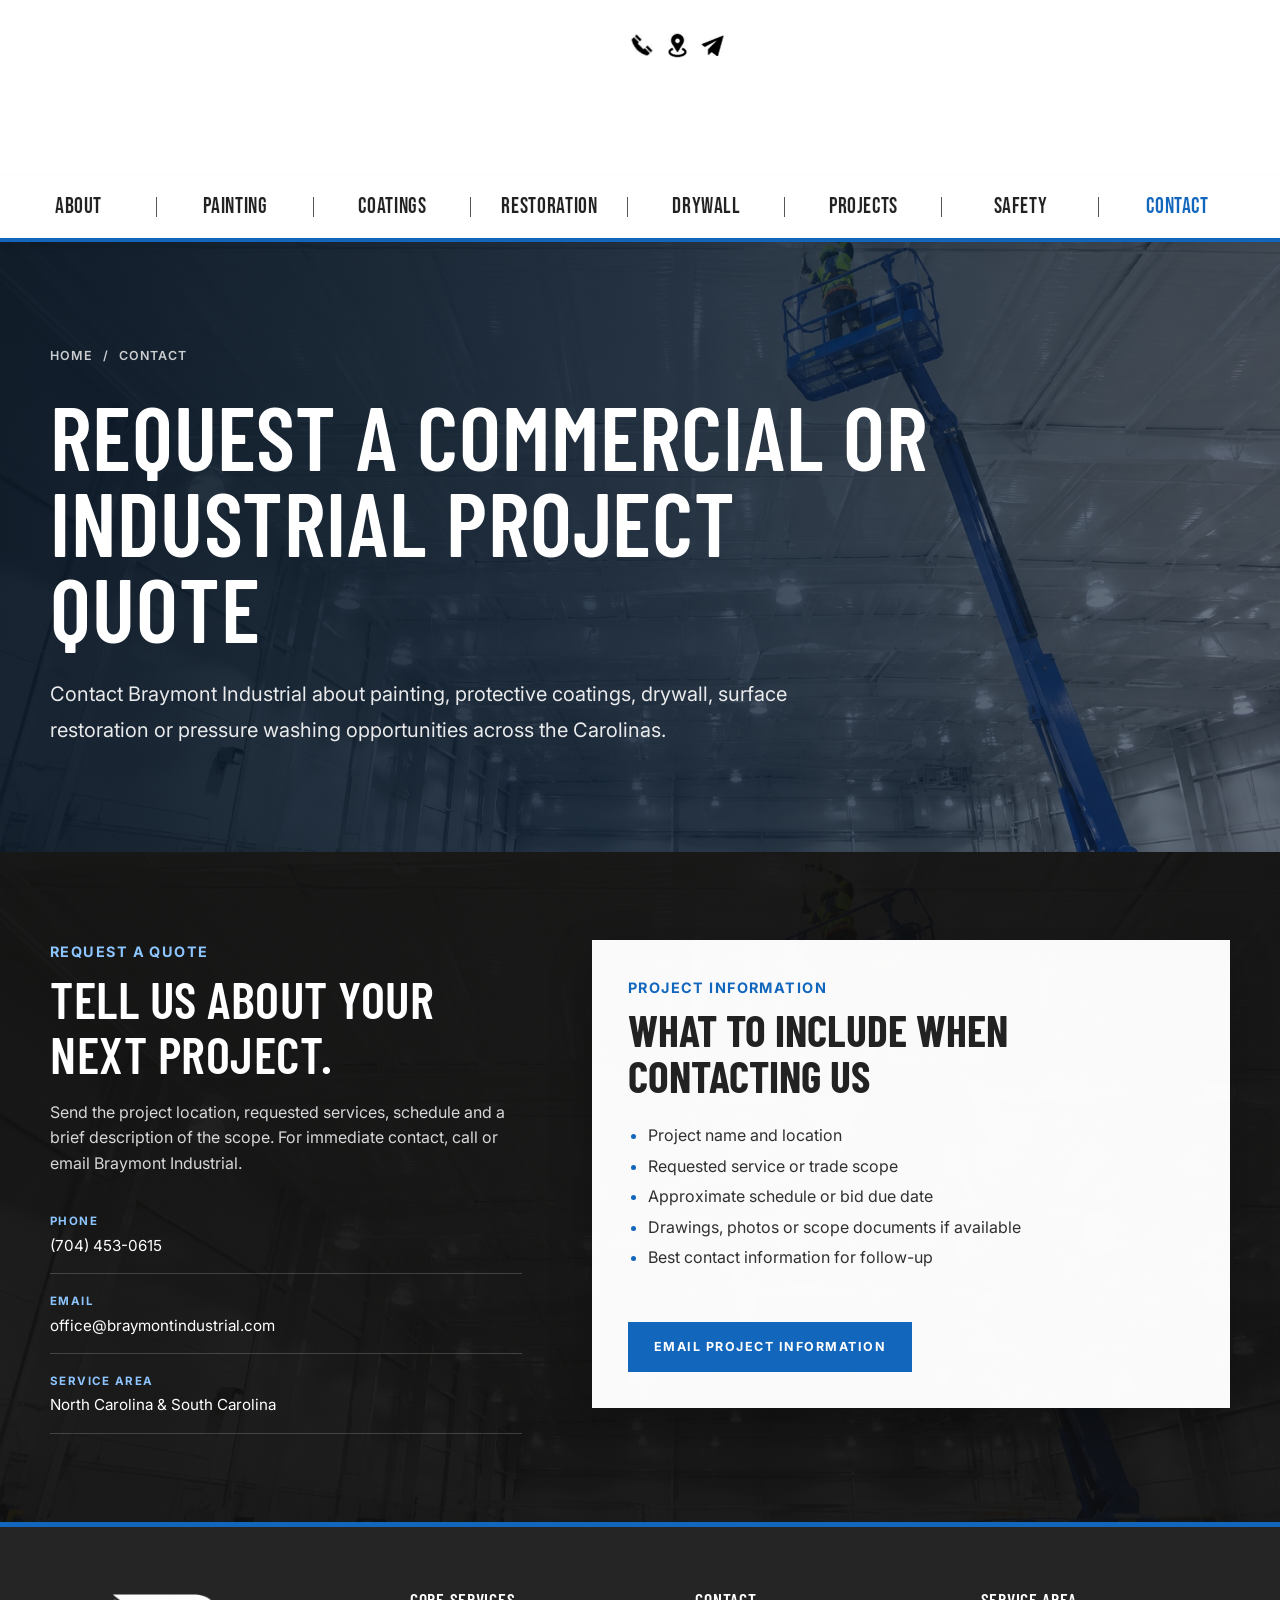
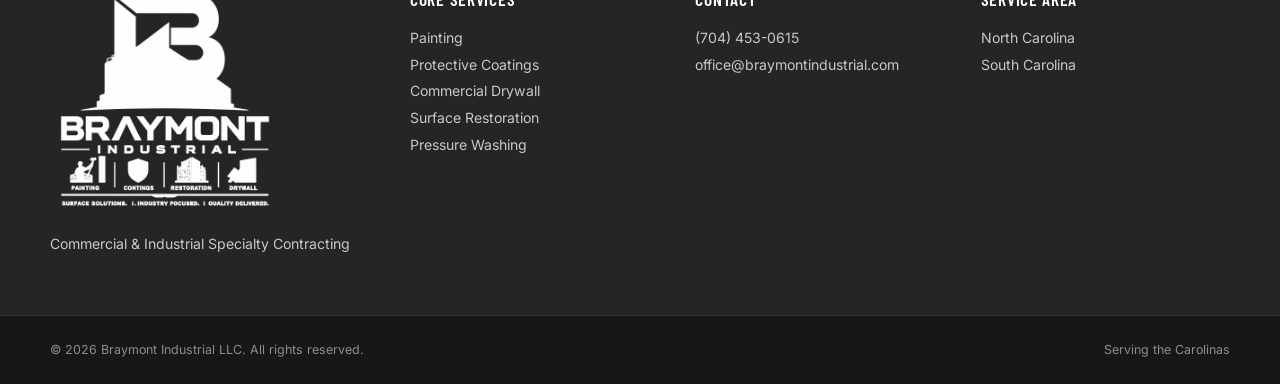
==== contact/index.html @ 1c7e2a27 "index" ====
<!DOCTYPE HTML>
<html lang="en">

<head>
    <meta charset="utf-8" />
    <meta name="viewport" content="width=device-width, initial-scale=1" />

    <title>Contact Braymont Industrial | Request a Commercial or Industrial Quote</title>

    <meta name="description" content="Contact Braymont Industrial for commercial and industrial painting, coatings, drywall, restoration and pressure washing projects across North Carolina and South Carolina." />
    <link rel="canonical" href="https://braymontindustrial.com/contact/" />

    <meta property="og:title" content="Contact Braymont Industrial | Request a Commercial or Industrial Quote" />
    <meta property="og:description" content="Contact Braymont Industrial for commercial and industrial painting, coatings, drywall, restoration and pressure washing projects across North Carolina and South Carolina." />
    <meta property="og:type" content="website" />
    <meta property="og:url" content="https://braymontindustrial.com/contact/" />
    <meta property="og:image" content="https://braymontindustrial.com/images/social-preview.jpg" />
    <meta property="og:site_name" content="Braymont Industrial" />

    <meta name="twitter:card" content="summary_large_image" />
    <meta name="twitter:title" content="Contact Braymont Industrial | Request a Commercial or Industrial Quote" />
    <meta name="twitter:description" content="Contact Braymont Industrial for commercial and industrial painting, coatings, drywall, restoration and pressure washing projects across North Carolina and South Carolina." />
    <meta name="twitter:image" content="https://braymontindustrial.com/images/social-preview.jpg" />

    <meta name="robots" content="index,follow,max-image-preview:large" />
    <meta name="author" content="Braymont Industrial LLC" />
    <meta name="theme-color" content="#1767B9" />

    <link rel="preconnect" href="https://fonts.googleapis.com" />
    <link rel="preconnect" href="https://fonts.gstatic.com" crossorigin />

    <link
        href="https://fonts.googleapis.com/css2?family=Barlow+Condensed:wght@400;500;600;700&family=Bebas+Neue&family=Inter:wght@400;500;600;700&display=swap"
        rel="stylesheet"
    />

    <link rel="icon" type="image/png" href="/images/favicon.png" />
    <link rel="apple-touch-icon" href="/images/favicon.png" />

    <link rel="stylesheet" href="/assets/css/braymont.css?v=20260809-site" />

    <script type="application/ld+json">
    {
      "@context": "https://schema.org",
      "@graph": [
        {
          "@type": "WebPage",
          "@id": "https://braymontindustrial.com/contact/#webpage",
          "url": "https://braymontindustrial.com/contact/",
          "name": "Contact Braymont Industrial | Request a Commercial or Industrial Quote",
          "description": "Contact Braymont Industrial for commercial and industrial painting, coatings, drywall, restoration and pressure washing projects across North Carolina and South Carolina.",
          "isPartOf": {
            "@id": "https://braymontindustrial.com/#website"
          },
          "about": {
            "@id": "https://braymontindustrial.com/#organization"
          }
        }
      ]
    }
        </script>
    </head>

<body class="service-page">

    <header class="top-header" id="home">
        <div class="top-header-inner">

            <a href="/" class="brand-lockup" aria-label="Braymont Industrial Home">
                <img
                    src="/images/braymont-logo2.png"
                    alt="Braymont Industrial"
                    class="brand-logo"
                />
            </a>

            <div class="header-actions">
                <a href="/contact/" class="header-icon-button" aria-label="Request a Quote" title="Request a Quote">
                    <img src="/images/icon-phone.png" alt="" class="header-action-icon" />
                </a>

                <a
                    href="https://www.google.com/maps/search/?api=1&query=Downtown+Gastonia%2C+NC"
                    target="_blank"
                    rel="noopener noreferrer"
                    class="header-icon-button"
                    aria-label="Downtown Gastonia, NC"
                    title="Downtown Gastonia, NC"
                >
                    <img src="/images/icon-quote.png" alt="" class="header-action-icon" />
                </a>

                <a
                    href="mailto:office@braymontindustrial.com"
                    class="header-icon-button"
                    aria-label="Email Braymont Industrial"
                    title="Email Us"
                >
                    <img src="/images/icon-email.png" alt="" class="header-action-icon" />
                </a>
            </div>

        </div>
    </header>

    <nav class="main-nav" id="main-nav">

        <div class="main-nav-inner">

            <a href="/#about" class="nav-link">ABOUT</a>

            <a href="/services/industrial-painting/" class="nav-link">PAINTING</a>

            <a href="/services/protective-coatings/" class="nav-link">COATINGS</a>

            <a href="/services/surface-restoration/" class="nav-link">RESTORATION</a>

            <a href="/services/commercial-drywall/" class="nav-link">DRYWALL</a>

            <a href="/projects/" class="nav-link">PROJECTS</a>

            <a href="/safety/" class="nav-link">SAFETY</a>

            <a href="/contact/" class="nav-link active">CONTACT</a>

        </div>

    </nav>

    <main>

        <section class="service-detail-hero standard-detail-hero" style="background-image:url('/images/pic07.jpg')">
            <div class="service-detail-hero-overlay"></div>

            <div class="section-shell service-detail-hero-content">
                <p class="service-breadcrumb">
                    <a href="/">Home</a>
                    <span aria-hidden="true">/</span>
                    <span>Contact</span>
                </p>

                <h1>Request a Commercial or Industrial Project Quote</h1>
                <p class="service-detail-lead">Contact Braymont Industrial about painting, protective coatings, drywall, surface restoration or pressure washing opportunities across the Carolinas.</p>
            </div>
        </section>

        
        <section class="contact-section contact-page-section">
            <div class="section-shell contact-grid">

                <div class="contact-copy">
                    <span class="eyebrow light">Request a Quote</span>
                    <h2>Tell us about your next project.</h2>
                    <p>
                        Send the project location, requested services, schedule and a brief
                        description of the scope. For immediate contact, call or email Braymont Industrial.
                    </p>

                    <div class="contact-details">
                        <a href="tel:+17044530615">
                            <strong>Phone</strong>
                            <span>(704) 453-0615</span>
                        </a>

                        <a href="mailto:office@braymontindustrial.com">
                            <strong>Email</strong>
                            <span>office@braymontindustrial.com</span>
                        </a>

                        <div>
                            <strong>Service Area</strong>
                            <span>North Carolina &amp; South Carolina</span>
                        </div>
                    </div>
                </div>

                <div class="quote-form contact-direct-card">
                    <span class="eyebrow">Project Information</span>
                    <h2>What to include when contacting us</h2>
                    <ul class="contact-checklist">
                        <li>Project name and location</li>
                        <li>Requested service or trade scope</li>
                        <li>Approximate schedule or bid due date</li>
                        <li>Drawings, photos or scope documents if available</li>
                        <li>Best contact information for follow-up</li>
                    </ul>

                    <a class="btn btn-primary form-submit" href="mailto:office@braymontindustrial.com?subject=Project%20Quote%20Request">
                        Email Project Information
                    </a>
                </div>

            </div>
        </section>


    </main>

    <footer class="site-footer">

        <div class="section-shell footer-grid">

            <div class="footer-brand">
                <img
                    src="/images/braymont-logo.png"
                    alt="Braymont Industrial"
                    class="footer-logo"
                />
                <p>Commercial &amp; Industrial Specialty Contracting</p>
            </div>

            <div>
                <h3>Core Services</h3>
                <p>
                    <a href="/services/industrial-painting/">Painting</a><br />
                    <a href="/services/protective-coatings/">Protective Coatings</a><br />
                    <a href="/services/commercial-drywall/">Commercial Drywall</a><br />
                    <a href="/services/surface-restoration/">Surface Restoration</a><br />
                    <a href="/services/pressure-washing/">Pressure Washing</a>
                </p>
            </div>

            <div>
                <h3>Contact</h3>
                <p>
                    <a href="tel:+17044530615">(704) 453-0615</a><br />
                    <a href="mailto:office@braymontindustrial.com">office@braymontindustrial.com</a>
                </p>
            </div>

            <div>
               <h3>Service Area</h3>

<p>
    <a href="/locations/north-carolina/">
        North Carolina
    </a>

    <br />

    <a href="/locations/south-carolina/">
        South Carolina
    </a>
</p>
            </div>

        </div>

        <div class="footer-bottom">
            <div class="section-shell footer-bottom-inner">
                <p>&copy; 2026 Braymont Industrial LLC. All rights reserved.</p>
                <p>Serving the Carolinas</p>
            </div>
        </div>

    </footer>

    <script src="/assets/js/braymont.js?v=20260809-site"></script>

</body>
</html>
---- assets/css/braymont.css ----
/* =========================================================
   BRAYMONT INDUSTRIAL
   Custom Commercial / Industrial Contractor Layout
\========================================================= */

:root {
    --blue: #1267bd;
    --blue-dark: #084a8d;
    --blue-light: #2d84d8;

    --white: #ffffff;
    --off-white: #f8f8f8;
    --light-gray: #eeeeee;
    --mid-gray: #d7d7d7;

    --charcoal: #222222;
    --dark: #151515;
    --text: #303030;
    --muted: #666666;

    --border: #d7d7d7;

    --shell: 1180px;

    --header-height: 150px;
    --nav-height: 66px;
}


/* =========================================================
   RESET
\========================================================= */

*,
*::before,
*::after {
    box-sizing: border-box;
}

html {
    scroll-behavior: smooth;

    scroll-padding-top:
        calc(
            var(--header-height) +
            var(--nav-height) +
            10px
        );
}

body {
    margin: 0;

    background:
        var(--white);

    color:
        var(--text);

    font-family:
        "Noto Sans Avestan",
        Arial,
        sans-serif;

    line-height:
        1.6;

    overflow-x:
        hidden;
}

body.menu-open {
    overflow:
        hidden;
}

img {
    display:
        block;

    max-width:
        100%;
}

a {
    color:
        inherit;

    text-decoration:
        none;
}

button,
input,
select,
textarea {
    font:
        inherit;
}

button {
    cursor:
        pointer;
}

.section-shell {
    width:
        min(
            var(--shell),
            calc(100% - 40px)
        );

    margin:
        0 auto;
}


/* =========================================================
   DESKTOP
   NO SPLASH
\========================================================= */

#braymont-splash {
    display:
        none;
}


/* =========================================================
   TOP HEADER
\========================================================= */

.top-header {
    position:
        relative;

    z-index:
        1000;

    height:
        150px;

    background:
        var(--white);

    border-bottom:
        1px solid #ececec;

    overflow:
        visible;
}

.top-header-inner {
    width:
        min(
            1450px,
            calc(100% - 40px)
        );

    height:
        150px;

    margin:
        0 auto;

    display:
        flex;

    align-items:
        center;

    justify-content:
        space-between;

    gap:
        32px;

    overflow:
        visible;
}


/* =========================================================
   DESKTOP HEADER LOGO
\========================================================= */

.brand-lockup {
    display:
        flex;

    align-items:
        center;

    justify-content:
        flex-start;

    width:
        620px;

    min-width:
        620px;

    height:
        150px;

    overflow:
        visible;
}

.brand-logo {
    display:
        block;

    width:
        600px;

    height:
        135px;

    max-width:
        none;

    max-height:
        none;

    object-fit:
        contain;

    object-position:
        left center;

    transform:
        translateY(3px)
        scale(1.15);

    transform-origin:
        left center;

    opacity:
        0;

    animation:
        desktopHeaderLogoFade
        0.9s
        ease-out
        0.15s
        forwards;
}

@keyframes desktopHeaderLogoFade {

    from {
        opacity:
            0;
    }

    to {
        opacity:
            1;
    }

}


/* =========================================================
   HEADER CONTACT / ACTIONS
\========================================================= */

.header-actions {
    display:
        flex;

    align-items:
        center;

    gap:
        24px;

    position:
        relative;

    z-index:
        2;
}

.header-contact {
    display:
        flex;

    flex-direction:
        column;

    align-items:
        flex-start;

    gap:
        2px;

    padding:
        8px 0;
}

.header-contact-label {
    color:
        var(--blue);

    font-size:
        0.68rem;

    font-weight:
        800;

    letter-spacing:
        0.13em;

    text-transform:
        uppercase;
}

.header-contact-value {
    color:
        var(--charcoal);

    font-size:
        0.82rem;

    font-weight:
        700;
}

.header-cta {
    display:
        inline-flex;

    align-items:
        center;

    justify-content:
        center;

    min-height:
        48px;

    padding:
        0 22px;

    background:
        var(--blue);

    color:
        var(--white);

    font-size:
        0.78rem;

    font-weight:
        800;

    letter-spacing:
        0.12em;

    text-transform:
        uppercase;

    transition:
        background-color 0.25s ease,
        transform 0.25s ease;
}

.header-cta:hover {
    background:
        var(--blue-dark);

    transform:
        translateY(-1px);
}


/* =========================================================
   MOBILE MENU BUTTON
\========================================================= */

.mobile-menu-toggle {
    display:
        none;

    width:
        46px;

    height:
        46px;

    padding:
        0;

    background:
        transparent;

    border:
        0;
}

.mobile-menu-toggle span {
    display:
        block;

    width:
        26px;

    height:
        2px;

    margin:
        5px auto;

    background:
        var(--charcoal);

    transition:
        transform 0.25s ease,
        opacity 0.25s ease;
}


/* =========================================================
   MAIN NAVIGATION
\========================================================= */

.main-nav {
    position:
        sticky;

    top:
        0;

    z-index:
        999;

    background:
        rgba(
            255,
            255,
            255,
            0.98
        );

    border-bottom:
        4px solid
        var(--blue);

    box-shadow:
        0 5px 14px
        rgba(
            0,
            0,
            0,
            0.06
        );
}

.main-nav-inner {
    width:
        min(
            1220px,
            calc(100% - 40px)
        );

    min-height:
        var(--nav-height);

    margin:
        0 auto;

    display:
        flex;

    align-items:
        stretch;

    justify-content:
        center;
}

.nav-link {
    position:
        relative;

    display:
        inline-flex;

    align-items:
        center;

    justify-content:
        center;

    min-width:
        150px;

    padding:
        0 24px;

    color:
        var(--charcoal);

    font-family:
        "Montserrat",
        sans-serif;

    font-size:
        1rem;

    font-weight:
        600;

    letter-spacing:
        0.03em;

    text-transform:
        uppercase;

    transition:
        color 0.2s ease,
        background-color 0.2s ease;
}

.nav-link:not(:last-child)::after {
    content:
        "";

    position:
        absolute;

    right:
        0;

    top:
        30%;

    width:
        1px;

    height:
        40%;

    background:
        #bdbdbd;
}

.nav-link:hover,
.nav-link.active {
    color:
        var(--blue);

    background:
        #fafafa;
}


/* =========================================================
   HERO
\========================================================= */

.hero {
    position:
        relative;

    min-height:
        690px;

    display:
        flex;

    align-items:
        center;

    justify-content:
        center;

    background:
        url("../../images/pic01.jpg")
        center center /
        cover
        no-repeat;

    overflow:
        hidden;
}

.hero-overlay {
    position:
        absolute;

    inset:
        0;

    background:
        linear-gradient(
            180deg,
            rgba(
                12,
                12,
                12,
                0.55
            ),
            rgba(
                12,
                12,
                12,
                0.68
            )
        );
}

.hero::before {
    content:
        "";

    position:
        absolute;

    inset:
        0;

    z-index:
        1;

    background:
        linear-gradient(
            90deg,
            rgba(
                5,
                63,
                125,
                0.22
            ),
            transparent 28%,
            transparent 72%,
            rgba(
                5,
                63,
                125,
                0.10
            )
        );

    pointer-events:
        none;
}

.hero-content {
    position:
        relative;

    z-index:
        2;

    width:
        min(
            1040px,
            calc(100% - 40px)
        );

    margin:
        0 auto;

    padding:
        70px 20px;

    text-align:
        center;

    color:
        var(--white);
}

.hero-logo {
    width:
        min(
            310px,
            64vw
        );

    margin:
        0 auto 26px;

    filter:
        brightness(0)
        invert(1)
        drop-shadow(
            0 8px 14px
            rgba(
                0,
                0,
                0,
                0.35
            )
        );
}

.hero h1 {
    margin:
        0;

    color:
        var(--white);

    font-family:
        "Oswald",
        sans-serif;

    font-size:
        clamp(
            3.4rem,
            7vw,
            6.7rem
        );

    font-weight:
        600;

    line-height:
        0.98;

    letter-spacing:
        0.035em;

    text-transform:
        uppercase;

    text-shadow:
        0 5px 22px
        rgba(
            0,
            0,
            0,
            0.45
        );
}

.hero-rule {
    width:
        min(
            620px,
            76vw
        );

    height:
        5px;

    margin:
        30px auto 18px;

    background:
        var(--blue-light);

    box-shadow:
        0 3px 14px
        rgba(
            0,
            0,
            0,
            0.24
        );
}

.hero-kicker {
    margin:
        0;

    color:
        var(--white);

    font-family:
        Georgia,
        "Times New Roman",
        serif;

    font-size:
        clamp(
            1.35rem,
            2.2vw,
            2rem
        );

    font-weight:
        700;
}

.hero-services {
    max-width:
        900px;

    margin:
        20px auto 0;

    color:
        #f2f2f2;

    font-family:
        "Oswald",
        sans-serif;

    font-size:
        clamp(
            1rem,
            1.7vw,
            1.3rem
        );

    font-weight:
        500;

    letter-spacing:
        0.05em;
}

.hero-actions {
    display:
        flex;

    justify-content:
        center;

    gap:
        14px;

    margin-top:
        34px;
}


/* =========================================================
   BUTTONS
\========================================================= */

.btn {
    display:
        inline-flex;

    align-items:
        center;

    justify-content:
        center;

    min-height:
        50px;

    padding:
        0 26px;

    border:
        2px solid
        transparent;

    font-size:
        0.78rem;

    font-weight:
        800;

    letter-spacing:
        0.12em;

    text-transform:
        uppercase;

    transition:
        background-color 0.25s ease,
        border-color 0.25s ease,
        color 0.25s ease,
        transform 0.25s ease;
}

.btn:hover {
    transform:
        translateY(-2px);
}

.btn-primary {
    background:
        var(--blue);

    color:
        var(--white);
}

.btn-primary:hover {
    background:
        var(--blue-dark);
}

.btn-outline-light {
    border-color:
        rgba(
            255,
            255,
            255,
            0.85
        );

    color:
        var(--white);

    background:
        rgba(
            255,
            255,
            255,
            0.06
        );
}

.btn-outline-light:hover {
    background:
        var(--white);

    color:
        var(--charcoal);
}


/* =========================================================
   GENERIC SECTION HEADING
\========================================================= */

.section-heading {
    max-width:
        780px;

    margin-bottom:
        42px;
}

.section-heading.centered {
    margin-left:
        auto;

    margin-right:
        auto;

    text-align:
        center;
}

.eyebrow {
    display:
        block;

    margin-bottom:
        8px;

    color:
        var(--blue);

    font-family:
        "Oswald",
        sans-serif;

    font-size:
        0.9rem;

    font-weight:
        700;

    letter-spacing:
        0.14em;

    text-transform:
        uppercase;
}

.eyebrow.light {
    color:
        #8dc5ff;
}

.section-heading h2,
.about-content h2,
.contact-copy h2 {
    margin:
        0;

    color:
        var(--charcoal);

    font-family:
        "Oswald",
        sans-serif;

    font-size:
        clamp(
            2.2rem,
            4vw,
            3.7rem
        );

    font-weight:
        600;

    line-height:
        1.08;

    letter-spacing:
        0.02em;

    text-transform:
        uppercase;
}

.section-heading p {
    margin:
        16px 0 0;

    color:
        var(--muted);
}


/* =========================================================
   MARKETS
\========================================================= */

.market-strip {
    padding:
        50px 0 60px;

    background:
        var(--light-gray);

    border-bottom:
        1px solid
        var(--mid-gray);
}

.strip-title {
    margin:
        0 0 38px;

    text-align:
        center;

    color:
        var(--blue);

    font-family:
        "Oswald",
        sans-serif;

    font-size:
        clamp(
            2rem,
            3.6vw,
            3.25rem
        );

    font-weight:
        600;

    letter-spacing:
        0.02em;
}

.market-grid {
    display:
        grid;

    grid-template-columns:
        repeat(
            4,
            minmax(0, 1fr)
        );

    gap:
        0;

    background:
        var(--white);

    border:
        1px solid
        var(--border);
}

.market-item {
    position:
        relative;

    padding:
        34px 28px;

    text-align:
        center;
}

.market-item:not(:last-child)::after {
    content:
        "";

    position:
        absolute;

    right:
        0;

    top:
        16%;

    width:
        1px;

    height:
        68%;

    background:
        var(--border);
}

.market-icon {
    width:
        54px;

    height:
        54px;

    margin:
        0 auto 16px;

    display:
        flex;

    align-items:
        center;

    justify-content:
        center;

    border:
        2px solid
        var(--blue);

    color:
        var(--blue);

    font-family:
        "Oswald",
        sans-serif;

    font-size:
        1.1rem;

    font-weight:
        700;
}

.market-item h3 {
    margin:
        0 0 10px;

    color:
        var(--charcoal);

    font-family:
        "Oswald",
        sans-serif;

    font-size:
        1.35rem;

    text-transform:
        uppercase;
}

.market-item p {
    margin:
        0;

    color:
        var(--muted);

    font-size:
        0.88rem;
}


/* =========================================================
   SERVICES
\========================================================= */

.services-section {
    padding:
        86px 0;

    background:
        var(--white);
}

.services-grid {
    display:
        grid;

    grid-template-columns:
        repeat(
            2,
            minmax(0, 1fr)
        );

    gap:
        28px;
}

.service-card {
    display:
        grid;

    grid-template-columns:
        1fr;

    background:
        var(--off-white);

    border:
        1px solid
        var(--border);

    box-shadow:
        0 8px 24px
        rgba(
            0,
            0,
            0,
            0.05
        );

    overflow:
        hidden;

    transition:
        transform 0.28s ease,
        box-shadow 0.28s ease;
}

.service-card:hover {
    transform:
        translateY(-5px);

    box-shadow:
        0 18px 36px
        rgba(
            0,
            0,
            0,
            0.10
        );
}

.service-card-wide {
    grid-column:
        1 / -1;

    grid-template-columns:
        1.08fr 0.92fr;
}

.service-image-wrap {
    height:
        300px;

    overflow:
        hidden;

    background:
        #ddd;
}

.service-card-wide
.service-image-wrap {
    height:
        auto;

    min-height:
        360px;
}

.service-image {
    width:
        100%;

    height:
        100%;

    object-fit:
        cover;

    transition:
        transform 0.45s ease;
}

.service-card:hover
.service-image {
    transform:
        scale(1.04);
}

.service-content {
    position:
        relative;

    padding:
        34px;

    background:
        var(--white);

    border-top:
        4px solid
        var(--blue);
}

.service-card-wide
.service-content {
    border-top:
        0;

    border-left:
        4px solid
        var(--blue);
}

.service-number {
    display:
        block;

    margin-bottom:
        8px;

    color:
        var(--blue);

    font-family:
        "Oswald",
        sans-serif;

    font-size:
        0.88rem;

    font-weight:
        700;

    letter-spacing:
        0.12em;
}

.service-content h3 {
    margin:
        0;

    color:
        var(--charcoal);

    font-family:
        "Oswald",
        sans-serif;

    font-size:
        1.75rem;

    line-height:
        1.1;

    text-transform:
        uppercase;
}

.service-content p {
    margin:
        16px 0;

    color:
        var(--muted);
}

.service-content ul {
    margin:
        0 0 20px;

    padding-left:
        18px;

    color:
        var(--text);
}

.service-content li {
    margin-bottom:
        6px;
}

.service-content li::marker {
    color:
        var(--blue);
}

.text-link {
    display:
        inline-block;

    color:
        var(--blue);

    font-size:
        0.76rem;

    font-weight:
        800;

    letter-spacing:
        0.1em;

    text-transform:
        uppercase;

    border-bottom:
        2px solid
        var(--blue);
}


/* =========================================================
   ABOUT
\========================================================= */

.about-section {
    padding:
        90px 0;

    background:
        var(--light-gray);
}

.about-grid {
    display:
        grid;

    grid-template-columns:
        1.05fr 0.95fr;

    align-items:
        stretch;

    gap:
        56px;
}

.about-image-wrap {
    min-height:
        560px;

    overflow:
        hidden;

    box-shadow:
        0 14px 34px
        rgba(
            0,
            0,
            0,
            0.12
        );
}

.about-image {
    width:
        100%;

    height:
        100%;

    object-fit:
        cover;
}

.about-content {
    display:
        flex;

    flex-direction:
        column;

    justify-content:
        center;
}

.about-content p {
    color:
        var(--muted);

    margin:
        18px 0 0;
}

.about-content .btn {
    align-self:
        flex-start;

    margin-top:
        28px;
}


/* =========================================================
   VALUES
\========================================================= */

.values-section {
    padding:
        86px 0;

    background:
        var(--white);
}

.values-grid {
    display:
        grid;

    grid-template-columns:
        repeat(
            4,
            minmax(0, 1fr)
        );

    gap:
        22px;
}

.value-card {
    position:
        relative;

    padding:
        34px 26px;

    background:
        var(--off-white);

    border:
        1px solid
        var(--border);

    border-top:
        4px solid
        var(--blue);
}

.value-mark {
    width:
        56px;

    height:
        56px;

    margin-bottom:
        20px;

    display:
        flex;

    align-items:
        center;

    justify-content:
        center;

    background:
        var(--blue);

    color:
        var(--white);

    font-family:
        "Oswald",
        sans-serif;

    font-size:
        1.3rem;

    font-weight:
        700;
}

.value-card h3 {
    margin:
        0 0 10px;

    color:
        var(--charcoal);

    font-family:
        "Oswald",
        sans-serif;

    font-size:
        1.4rem;

    text-transform:
        uppercase;
}

.value-card p {
    margin:
        0;

    color:
        var(--muted);

    font-size:
        0.9rem;
}


/* =========================================================
   PROCESS
\========================================================= */

.process-section {
    padding:
        78px 0 90px;

    background:
        var(--light-gray);
}

.process-grid {
    display:
        grid;

    grid-template-columns:
        repeat(
            4,
            minmax(0, 1fr)
        );

    gap:
        18px;
}

.process-card {
    position:
        relative;

    min-height:
        240px;

    padding:
        32px 26px;

    background:
        var(--white);

    border:
        1px solid
        var(--border);
}

.process-card span {
    display:
        inline-flex;

    align-items:
        center;

    justify-content:
        center;

    width:
        46px;

    height:
        46px;

    margin-bottom:
        18px;

    background:
        var(--blue);

    color:
        var(--white);

    font-family:
        "Oswald",
        sans-serif;

    font-weight:
        700;
}

.process-card h3 {
    margin:
        0;

    color:
        var(--charcoal);

    font-family:
        "Oswald",
        sans-serif;

    font-size:
        1.35rem;

    text-transform:
        uppercase;
}

.process-card p {
    margin:
        12px 0 0;

    color:
        var(--muted);

    font-size:
        0.9rem;
}


/* =========================================================
   CONTACT
\========================================================= */

.contact-section {
    padding:
        88px 0;

    background:
        linear-gradient(
            rgba(
                13,
                13,
                13,
                0.92
            ),
            rgba(
                13,
                13,
                13,
                0.92
            )
        ),
        url("../../images/pic07.jpg")
        center /
        cover
        no-repeat;
}

.contact-grid {
    display:
        grid;

    grid-template-columns:
        0.85fr 1.15fr;

    gap:
        70px;

    align-items:
        start;
}

.contact-copy h2 {
    color:
        var(--white);
}

.contact-copy > p {
    color:
        #d7d7d7;

    margin:
        18px 0 0;
}

.contact-details {
    display:
        grid;

    gap:
        18px;

    margin-top:
        36px;
}

.contact-details a,
.contact-details div {
    display:
        flex;

    flex-direction:
        column;

    gap:
        3px;

    padding-bottom:
        15px;

    border-bottom:
        1px solid
        rgba(
            255,
            255,
            255,
            0.18
        );
}

.contact-details strong {
    color:
        #8dc5ff;

    font-size:
        0.72rem;

    letter-spacing:
        0.12em;

    text-transform:
        uppercase;
}

.contact-details span {
    color:
        var(--white);

    font-size:
        0.95rem;
}

.quote-form {
    padding:
        36px;

    background:
        rgba(
            255,
            255,
            255,
            0.98
        );

    box-shadow:
        0 14px 38px
        rgba(
            0,
            0,
            0,
            0.26
        );
}

.form-grid {
    display:
        grid;

    grid-template-columns:
        repeat(
            2,
            minmax(0, 1fr)
        );

    gap:
        18px;
}

.form-grid label {
    display:
        flex;

    flex-direction:
        column;

    gap:
        7px;
}

.form-grid label.full {
    grid-column:
        1 / -1;
}

.form-grid label > span {
    color:
        var(--charcoal);

    font-size:
        0.72rem;

    font-weight:
        800;

    letter-spacing:
        0.1em;

    text-transform:
        uppercase;
}

.quote-form input,
.quote-form select,
.quote-form textarea {
    width:
        100%;

    border:
        1px solid
        #cfcfcf;

    background:
        var(--white);

    color:
        var(--text);

    padding:
        13px 14px;

    outline:
        none;

    transition:
        border-color 0.2s ease,
        box-shadow 0.2s ease;
}

.quote-form textarea {
    resize:
        vertical;

    min-height:
        130px;
}

.quote-form input:focus,
.quote-form select:focus,
.quote-form textarea:focus {
    border-color:
        var(--blue);

    box-shadow:
        0 0 0 3px
        rgba(
            18,
            103,
            189,
            0.10
        );
}

.form-submit {
    margin-top:
        22px;

    border:
        0;
}


/* =========================================================
   FOOTER
\========================================================= */

.site-footer {
    background:
        #252525;

    color:
        #d0d0d0;

    border-top:
        5px solid
        var(--blue);
}

.footer-grid {
    display:
        grid;

    grid-template-columns:
        1.3fr
        repeat(
            3,
            1fr
        );

    gap:
        36px;

    padding:
        58px 0;
}

.footer-logo {
    width:
        230px;

    margin-bottom:
        16px;

    filter:
        brightness(0)
        invert(1);
}

.footer-brand p,
.footer-grid p {
    margin:
        0;

    color:
        #c8c8c8;

    font-size:
        0.88rem;

    line-height:
        1.9;
}

.footer-grid h3 {
    margin:
        0 0 12px;

    color:
        var(--white);

    font-family:
        "Oswald",
        sans-serif;

    font-size:
        1.1rem;

    letter-spacing:
        0.04em;

    text-transform:
        uppercase;
}

.footer-grid a:hover {
    color:
        #8dc5ff;
}

.footer-bottom {
    border-top:
        1px solid
        rgba(
            255,
            255,
            255,
            0.10
        );

    background:
        #171717;
}

.footer-bottom-inner {
    min-height:
        68px;

    display:
        flex;

    align-items:
        center;

    justify-content:
        space-between;

    gap:
        20px;
}

.footer-bottom p {
    margin:
        0;

    color:
        #8d8d8d;

    font-size:
        0.78rem;
}


/* =========================================================
   TABLET
\========================================================= */

@media (max-width: 1100px) {

    .header-contact {
        display:
            none;
    }

    .nav-link {
        min-width:
            auto;

        padding:
            0 26px;
    }

    .market-grid {
        grid-template-columns:
            repeat(
                2,
                minmax(0, 1fr)
            );
    }

    .market-item:nth-child(2)::after {
        display:
            none;
    }

    .market-item:nth-child(-n+2) {
        border-bottom:
            1px solid
            var(--border);
    }

    .values-grid,
    .process-grid {
        grid-template-columns:
            repeat(
                2,
                minmax(0, 1fr)
            );
    }

    .contact-grid {
        grid-template-columns:
            1fr;
    }

    .footer-grid {
        grid-template-columns:
            repeat(
                2,
                minmax(0, 1fr)
            );
    }

}


/* =========================================================
   MOBILE
   SPLASH ENABLED
\========================================================= */

@media (max-width: 820px) {

    :root {
        --header-height:
            88px;

        --nav-height:
            0px;
    }


    /* -------------------------------
       MOBILE SPLASH
    -------------------------------- */

    #braymont-splash {
        position:
            fixed;

        inset:
            0;

        z-index:
            999999;

        display:
            flex;

        align-items:
            center;

        justify-content:
            center;

        background:
            radial-gradient(
                circle at 50% 50%,
                rgba(
                    27,
                    102,
                    190,
                    0.20
                ),
                transparent 40%
            ),
            linear-gradient(
                135deg,
                #05070a 0%,
                #08111d 52%,
                #0d3265 100%
            );

        transform:
            translateX(-100%);

        animation:
            mobileSplashIn
            0.85s
            cubic-bezier(
                .77,
                0,
                .18,
                1
            )
            forwards;

        will-change:
            transform;
    }

    .splash-content {
        display:
            flex;

        align-items:
            center;

        justify-content:
            center;

        width:
            100%;

        height:
            100%;

        opacity:
            0;

        transform:
            scale(0.97);
    }

    #braymont-splash.show-logo
    .splash-content {
        animation:
            mobileSplashLogoIn
            0.7s
            ease
            forwards;
    }

    .splash-logo {
        width:
            min(
                350px,
                82vw
            );

        filter:
            drop-shadow(
                0 18px 40px
                rgba(
                    0,
                    0,
                    0,
                    0.72
                )
            )
            drop-shadow(
                0 0 24px
                rgba(
                    47,
                    128,
                    237,
                    0.22
                )
            );
    }

    #braymont-splash.splash-exit {
        animation:
            mobileSplashOut
            0.85s
            cubic-bezier(
                .77,
                0,
                .18,
                1
            )
            forwards;
    }


    /* -------------------------------
       MOBILE SPLASH ANIMATIONS
    -------------------------------- */

    @keyframes mobileSplashIn {

        from {
            transform:
                translateX(-100%);
        }

        to {
            transform:
                translateX(0);
        }

    }

    @keyframes mobileSplashLogoIn {

        from {
            opacity:
                0;

            transform:
                scale(0.97)
                translateY(5px);
        }

        to {
            opacity:
                1;

            transform:
                scale(1)
                translateY(0);
        }

    }

    @keyframes mobileSplashOut {

        from {
            transform:
                translateX(0);
        }

        to {
            transform:
                translateX(100%);
        }

    }


    /* -------------------------------
       MOBILE HEADER
    -------------------------------- */

    .top-header {
        position:
            sticky;

        top:
            0;

        height:
            var(--header-height);

        overflow:
            visible;
    }

    .top-header-inner {
        width:
            calc(100% - 30px);

        height:
            var(--header-height);

        gap:
            15px;
    }

    .brand-lockup {
        display:
            flex;

        align-items:
            center;

        justify-content:
            flex-start;

        width:
            270px;

        min-width:
            0;

        height:
            100%;

        overflow:
            visible;
    }

    .brand-logo {
        display:
            block;

        width:
            260px;

        height:
            72px;

        max-width:
            100%;

        max-height:
            none;

        object-fit:
            contain;

        object-position:
            left center;

        opacity:
            1;

        animation:
            none;

        transform:
            none;
    }

    .header-actions {
        display:
            none;
    }

    .mobile-menu-toggle {
        display:
            block;

        flex-shrink:
            0;
    }


    /* -------------------------------
       MOBILE NAV
    -------------------------------- */

    .main-nav {
        position:
            fixed;

        top:
            var(--header-height);

        left:
            0;

        right:
            0;

        z-index:
            998;

        max-height:
            0;

        overflow:
            hidden;

        border-bottom:
            0;

        background:
            var(--white);

        box-shadow:
            0 14px 26px
            rgba(
                0,
                0,
                0,
                0.14
            );

        transition:
            max-height 0.3s ease;
    }

    body.menu-open
    .main-nav {
        max-height:
            460px;

        border-bottom:
            4px solid
            var(--blue);
    }

    .main-nav-inner {
        width:
            100%;

        display:
            block;
    }

    .nav-link {
        width:
            100%;

        min-height:
            58px;

        justify-content:
            flex-start;

        padding:
            0 24px;

        border-bottom:
            1px solid
            #e7e7e7;
    }

    .nav-link::after {
        display:
            none !important;
    }

    body.menu-open
    .mobile-menu-toggle
    span:nth-child(1) {
        transform:
            translateY(7px)
            rotate(45deg);
    }

    body.menu-open
    .mobile-menu-toggle
    span:nth-child(2) {
        opacity:
            0;
    }

    body.menu-open
    .mobile-menu-toggle
    span:nth-child(3) {
        transform:
            translateY(-7px)
            rotate(-45deg);
    }


    /* -------------------------------
       MOBILE HERO
    -------------------------------- */

    .hero {
        min-height:
            620px;
    }

    .hero-content {
        padding:
            62px 10px;
    }

    .hero h1 {
        font-size:
            clamp(
                3rem,
                12vw,
                5rem
            );
    }

    .hero-actions {
        flex-direction:
            column;

        align-items:
            center;
    }

    .hero-actions
    .btn {
        width:
            min(
                340px,
                100%
            );
    }


    /* -------------------------------
       MOBILE SERVICES
    -------------------------------- */

    .services-grid {
        grid-template-columns:
            1fr;
    }

    .service-card-wide {
        grid-column:
            auto;

        grid-template-columns:
            1fr;
    }

    .service-card-wide
    .service-image-wrap {
        min-height:
            300px;
    }

    .service-card-wide
    .service-content {
        border-left:
            0;

        border-top:
            4px solid
            var(--blue);
    }


    /* -------------------------------
       MOBILE ABOUT
    -------------------------------- */

    .about-grid {
        grid-template-columns:
            1fr;

        gap:
            34px;
    }

    .about-image-wrap {
        min-height:
            400px;
    }


    /* -------------------------------
       MOBILE FORM
    -------------------------------- */

    .form-grid {
        grid-template-columns:
            1fr;
    }

    .form-grid
    label.full {
        grid-column:
            auto;
    }

}


/* =========================================================
   SMALL PHONES
\========================================================= */

@media (max-width: 560px) {

    .section-shell {
        width:
            calc(100% - 28px);
    }


    /* Header logo */

    .brand-lockup {
        width:
            225px;
    }

    .brand-logo {
        width:
            220px;

        height:
            68px;
    }


    /* Hero */

    .hero {
        min-height:
            590px;
    }

    .hero-logo {
        width:
            min(
                250px,
                68vw
            );
    }

    .hero h1 {
        font-size:
            clamp(
                2.6rem,
                13vw,
                4rem
            );
    }

    .hero-kicker {
        font-size:
            1.2rem;
    }

    .hero-services {
        font-size:
            0.98rem;

        line-height:
            1.7;
    }


    /* Markets */

    .market-grid {
        grid-template-columns:
            1fr;
    }

    .market-item {
        border-bottom:
            1px solid
            var(--border);
    }

    .market-item:last-child {
        border-bottom:
            0;
    }

    .market-item::after {
        display:
            none !important;
    }


    /* Section spacing */

    .services-section,
    .about-section,
    .values-section,
    .process-section,
    .contact-section {
        padding:
            64px 0;
    }


    /* Services */

    .service-image-wrap,
    .service-card-wide
    .service-image-wrap {
        height:
            245px;

        min-height:
            0;
    }

    .service-content {
        padding:
            26px 22px;
    }


    /* Cards */

    .values-grid,
    .process-grid,
    .footer-grid {
        grid-template-columns:
            1fr;
    }


    /* About */

    .about-image-wrap {
        min-height:
            300px;
    }


    /* Quote form */

    .quote-form {
        padding:
            26px 20px;
    }


    /* Footer */

    .footer-bottom-inner {
        padding:
            18px 0;

        display:
            block;

        text-align:
            center;
    }

    .footer-bottom
    p + p {
        margin-top:
            6px;
    }

}


/* =========================================================
   VERY SMALL PHONES
\========================================================= */

@media (max-width: 390px) {

    .brand-lockup {
        width:
            195px;
    }

    .brand-logo {
        width:
            190px;

        height:
            62px;
    }

    .mobile-menu-toggle {
        width:
            42px;

        height:
            42px;
    }

}


/* =========================================================
   REDUCED MOTION
\========================================================= */

@media (prefers-reduced-motion: reduce) {

    html {
        scroll-behavior:
            auto;
    }

    .brand-logo {
        opacity:
            1 !important;

        animation:
            none !important;
    }

    .service-card,
    .service-image,
    .btn,
    .header-cta {
        transition:
            none;
    }

}
/* =========================================================
   DESKTOP HEADER LOGO
   SMOOTH SLIDE IN + FADE IN
\========================================================= */

@media (min-width: 821px) {

    .brand-lockup {
        overflow: visible !important;
    }

    .brand-logo {
        width: 600px !important;
        height: 135px !important;

        max-width: none !important;
        max-height: none !important;

        object-fit: contain !important;
        object-position: left center !important;

        transform-origin: left center !important;

        opacity: 0;

        animation:
            headerLogoSlideIn
            1.4s
            cubic-bezier(0.16, 1, 0.3, 1)
            0.15s
            forwards
            !important;
    }

    @keyframes headerLogoSlideIn {

        0% {
            opacity: 0;

            transform:
                translateX(-180px)
                translateY(3px)
                scale(1.15);
        }

        30% {
            opacity: 0.25;
        }

        60% {
            opacity: 0.75;
        }

        100% {
            opacity: 1;

            transform:
                translateX(0)
                translateY(3px)
                scale(1.15);
        }
    }
}
/* =========================================================
   NAVBAR FINAL
   18PX TEXT + FULL WIDTH BLUE HOVER
\========================================================= */

@media (min-width: 821px) {

    .nav-link {
        position: relative;
        z-index: 1;

        /* Tamaño de letra */
        font-family: "Montserrat", Arial, sans-serif;
        font-size: 18px !important;
        font-weight: 600;
        letter-spacing: 0.03em;
        text-transform: uppercase;

        color: var(--charcoal) !important;
        background: transparent !important;

        transition:
            color 0.22s ease !important;
    }


    /* =====================================================
       BLUE HOVER BAR
    ===================================================== */

    .nav-link::before {
        content: "";

        position: absolute;

        /* Todo el espacio entre divisores */
        left: 0;
        right: 0;

        /* Centrado con las letras */
        top: 50%;

        /* Apenas más alto que las letras */
        height: calc(1em + 4px);

        transform: translateY(-50%);

        background: var(--blue);

        opacity: 0;

        z-index: -1;

        transition:
            opacity 0.22s ease;
    }


    /* =====================================================
       HOVER
    ===================================================== */

    .nav-link:hover {
        color: #ffffff !important;
        background: transparent !important;
    }

    .nav-link:hover::before {
        opacity: 1 !important;
    }


    /* =====================================================
       ACTIVE
       Evita que HOME quede azul
    ===================================================== */

    .nav-link.active,
    .nav-link.active:focus,
    .nav-link.active:active {
        color: var(--charcoal) !important;
        background: transparent !important;
        box-shadow: none !important;
    }

    .nav-link.active::before {
        opacity: 0 !important;
    }


    /* ACTIVE + HOVER */

    .nav-link.active:hover {
        color: #ffffff !important;
    }

    .nav-link.active:hover::before {
        opacity: 1 !important;
    }
}
/* =========================================================
   SMALL GAP BETWEEN HEADER AND NAVBAR
\========================================================= */

@media (min-width: 821px) {

    .main-nav {
        margin-top: 8px !important;
    }

}
/* =========================================================
   DESKTOP NAV — WIDER LINK SPACING
   ONLY CHANGES WIDTH
\========================================================= */

@media (min-width: 821px) {

    .nav-link {
        min-width: 210px !important;
        padding-left: 32px !important;
        padding-right: 32px !important;
    }

}
/* =========================================================
   NAVBAR ONLY — BEBAS NEUE CLEAN
\========================================================= */

@media (min-width: 821px) {

    .main-nav .nav-link {
        font-family: "Bebas Neue", sans-serif !important;
        font-size: 22px !important;
        font-weight: 400 !important;
        letter-spacing: 0.01em !important;

        text-shadow: none !important;
    }

    /* Separadores | oscuros pero finos */
    .main-nav .nav-link:not(:last-child)::after {
        width: 1px !important;
        background: #707070 !important;
    }

}
/* =========================================================
   BRAYMONT — DESKTOP HEADER ACTIONS FINAL
   Quote / Location / Email
\========================================================= */

@media (min-width: 821px) {

    /* -----------------------------------------------------
       HEADER LAYOUT
    ----------------------------------------------------- */

    .top-header-inner {
        width: min(1500px, calc(100% - 40px)) !important;

        display: flex !important;
        align-items: center !important;
        justify-content: space-between !important;

        gap: 20px !important;
    }


    /* -----------------------------------------------------
       LOGO POSITION
    ----------------------------------------------------- */

    .brand-lockup {
        width: 620px !important;
        min-width: 620px !important;

        height: 150px !important;

        display: flex !important;
        align-items: center !important;

        /* mueve ligeramente el logo hacia el centro */
        transform: translateX(35px);
    }


    /* -----------------------------------------------------
       HEADER ACTIONS
    ----------------------------------------------------- */

    .header-actions {
        display: flex !important;

        align-items: stretch !important;
        justify-content: flex-end !important;

        height: 82px !important;

        gap: 0 !important;

        margin-left: auto !important;
    }


    /* -----------------------------------------------------
       EACH BUTTON
    ----------------------------------------------------- */

    .header-action-button {
        position: relative;

        display: flex !important;

        align-items: center !important;
        justify-content: flex-start !important;

        gap: 13px !important;

        width: 190px;
        height: 82px;

        padding: 0 18px !important;

        background: transparent;

        border-left: 1px solid #d3d3d3;

        transition:
            background-color 0.25s ease,
            color 0.25s ease;
    }


    /* Email needs more room */

    .header-action-button:last-child {
        width: 270px;

        border-right: 1px solid #d3d3d3;
    }


    /* -----------------------------------------------------
       ICON
    ----------------------------------------------------- */

    .header-action-icon {
        display: block;

        width: 32px !important;
        height: 32px !important;

        min-width: 32px;

        object-fit: contain;

        flex-shrink: 0;

        transition:
            transform 0.25s ease,
            filter 0.25s ease;
    }


    /* -----------------------------------------------------
       TEXT CONTAINER
    ----------------------------------------------------- */

    .header-action-text {
        display: flex;

        flex-direction: column;

        justify-content: center;
        align-items: flex-start;

        line-height: 1.2;
    }


    /* -----------------------------------------------------
       TITLE
    ----------------------------------------------------- */

    .header-action-title {
        display: block;

        color: var(--blue);

        font-family:
            "Montserrat",
            Arial,
            sans-serif;

        font-size: 12px;

        font-weight: 700;

        letter-spacing: 0.045em;

        text-transform: uppercase;

        white-space: nowrap;

        transition:
            color 0.25s ease;
    }


    /* -----------------------------------------------------
       SUBTITLE
    ----------------------------------------------------- */

    .header-action-subtitle {
        display: block;

        margin-top: 4px;

        color: #404040;

        font-family:
            "Montserrat",
            Arial,
            sans-serif;

        font-size: 11px;

        font-weight: 500;

        letter-spacing: 0;

        white-space: nowrap;

        transition:
            color 0.25s ease;
    }


    /* -----------------------------------------------------
       HOVER
    ----------------------------------------------------- */

    .header-action-button:hover {
        background: var(--blue);
    }


    .header-action-button:hover
    .header-action-title,

    .header-action-button:hover
    .header-action-subtitle {
        color: #ffffff;
    }


    .header-action-button:hover
    .header-action-icon {
        transform: scale(1.08);
    }

}


/* =========================================================
   TABLET — KEEP HEADER FROM OVERFLOWING
\========================================================= */

@media (min-width: 821px) and (max-width: 1250px) {

    .brand-lockup {
        width: 480px !important;
        min-width: 480px !important;

        transform: translateX(10px);
    }

    .brand-logo {
        width: 480px !important;
    }

    .header-action-button {
        width: 165px;

        padding-left: 12px !important;
        padding-right: 12px !important;
    }

    .header-action-button:last-child {
        width: 220px;
    }

    .header-action-icon {
        width: 27px !important;
        height: 27px !important;

        min-width: 27px;
    }

    .header-action-title {
        font-size: 11px;
    }

    .header-action-subtitle {
        font-size: 10px;
    }

}


/* =========================================================
   MOBILE
   Keep action buttons hidden
\========================================================= */

@media (max-width: 820px) {

    .header-actions {
        display: none !important;
    }

}
/* =========================================================
   BRAYMONT HEADER + NAV
   FINAL DESKTOP DESIGN
\========================================================= */

@media (min-width: 821px) {

    /* =====================================================
       TOP HEADER
    ===================================================== */

    .top-header {
        position: relative !important;

        width: 100% !important;
        height: 172px !important;

        background: #ffffff !important;

        border: 0 !important;

        overflow: visible !important;

        z-index: 1000;
    }


    .top-header-inner {
        width: min(1500px, calc(100% - 60px)) !important;
        height: 172px !important;

        margin: 0 auto !important;

        display: flex !important;
        align-items: center !important;
        justify-content: space-between !important;

        gap: 40px !important;

        overflow: visible !important;
    }


    /* =====================================================
       LOGO
    ===================================================== */

    .brand-lockup {
        width: 600px !important;
        min-width: 600px !important;

        height: 150px !important;

        display: flex !important;
        align-items: center !important;
        justify-content: flex-start !important;

        overflow: visible !important;

        /*
           Moves the logo slightly toward
           the center of the page.
        */
        transform: translateX(45px);
    }


    .brand-logo {
        width: 570px !important;
        height: 132px !important;

        max-width: none !important;
        max-height: none !important;

        object-fit: contain !important;
        object-position: left center !important;

        transform-origin: left center !important;

        opacity: 0;

        animation:
            braymontHeaderLogoIn
            1.4s
            cubic-bezier(0.16, 1, 0.3, 1)
            0.15s
            forwards
            !important;
    }


    @keyframes braymontHeaderLogoIn {

        0% {
            opacity: 0;

            transform:
                translateX(-150px)
                translateY(3px)
                scale(1.15);
        }

        35% {
            opacity: 0.3;
        }

        65% {
            opacity: 0.8;
        }

        100% {
            opacity: 1;

            transform:
                translateX(0)
                translateY(3px)
                scale(1.15);
        }

    }


    /* =====================================================
       RIGHT CONTACT AREA
    ===================================================== */

    .header-actions {
        display: flex !important;

        align-items: center !important;
        justify-content: flex-end !important;

        height: 76px !important;

        gap: 0 !important;

        margin-left: auto !important;
    }


    /* Small contact blocks */

    .header-mini-action {
        position: relative;

        height: 60px;

        display: flex;
        align-items: center;
        justify-content: center;

        gap: 10px;

        padding: 0 18px;

        color: #222222;

        border-left: 1px solid #d5d5d5;

        background: transparent;

        transition:
            color 0.2s ease,
            background-color 0.2s ease;
    }


    .header-mini-action:nth-child(1) {
        min-width: 155px;
    }


    .header-mini-action:nth-child(2) {
        min-width: 235px;
    }


    .header-mini-action:nth-child(3) {
        min-width: 185px;
    }


    /* ICON */

    .header-mini-icon {
        width: 25px;
        height: 25px;

        flex-shrink: 0;

        display: flex;
        align-items: center;
        justify-content: center;

        color: var(--blue);
    }


    .header-mini-icon svg {
        width: 23px;
        height: 23px;

        display: block;

        fill: currentColor;
    }


    /* CONTACT TEXT */

    .header-mini-text {
        display: flex;
        flex-direction: column;

        align-items: flex-start;
        justify-content: center;

        line-height: 1.15;
    }


    .header-mini-text strong {
        color: var(--blue);

        font-family:
            "Montserrat",
            Arial,
            sans-serif;

        font-size: 10px;

        font-weight: 700;

        letter-spacing: 0.08em;
    }


    .header-mini-text small {
        margin-top: 4px;

        color: #444444;

        font-family:
            "Montserrat",
            Arial,
            sans-serif;

        font-size: 10px;

        font-weight: 500;

        white-space: nowrap;
    }


    /* CONTACT HOVER */

    .header-mini-action:hover {
        background: #f6f6f6;
    }


    .header-mini-action:hover
    .header-mini-icon {
        color: var(--blue-dark);
    }


    /* =====================================================
       REQUEST A QUOTE BUTTON
    ===================================================== */

    .header-quote-button {
        height: 52px;

        display: flex;
        align-items: center;
        justify-content: center;

        padding: 0 25px;

        margin-left: 16px;

        background: var(--blue) !important;

        color: #ffffff !important;

        font-family:
            "Montserrat",
            Arial,
            sans-serif;

        font-size: 11px;

        font-weight: 700;

        letter-spacing: 0.08em;

        white-space: nowrap;

        transition:
            background-color 0.22s ease,
            transform 0.22s ease;
    }


    .header-quote-button:hover {
        background: var(--blue-dark) !important;

        transform: translateY(-1px);
    }


    /* =====================================================
       NAVIGATION
    ===================================================== */

    .main-nav {
        position: sticky !important;

        top: 0;

        width: 100% !important;

        margin-top: 4px !important;

        background: #ffffff !important;

        border: 0 !important;

        border-bottom:
            4px solid
            var(--blue)
            !important;

        box-shadow:
            0 4px 10px
            rgba(0, 0, 0, 0.05)
            !important;

        z-index: 999;
    }


    .main-nav-inner {
        width: 100% !important;

        min-height: 62px !important;

        margin: 0 !important;

        padding: 0 !important;

        display: grid !important;

        /*
           EXACTLY 8 EQUAL NAV ITEMS
        */
        grid-template-columns:
            repeat(8, minmax(0, 1fr))
            !important;

        align-items: stretch !important;
    }


    /* =====================================================
       EACH NAV ITEM
    ===================================================== */

    .main-nav .nav-link {
        position: relative;

        width: 100% !important;
        min-width: 0 !important;

        height: 62px !important;

        padding: 0 10px !important;

        display: flex !important;

        align-items: center !important;
        justify-content: center !important;

        background: transparent !important;

        color: #111111 !important;

        font-family:
            "Bebas Neue",
            sans-serif
            !important;

        font-size: 18px !important;

        font-weight: 400 !important;

        letter-spacing: 0.01em !important;

        text-align: center;

        text-transform: uppercase;

        text-shadow: none !important;

        transition:
            color 0.2s ease,
            background-color 0.2s ease;
    }


    /* =====================================================
       BLACK VERTICAL DIVIDERS
    ===================================================== */

    .main-nav
    .nav-link:not(:last-child)::after {
        content: "";

        position: absolute;

        right: 0;
        top: 20%;

        width: 1px !important;
        height: 60% !important;

        background: #222222 !important;

        opacity: 1 !important;
    }


    /* =====================================================
       NAV HOVER
    ===================================================== */

    .main-nav .nav-link::before {
        content: "";

        position: absolute;

        left: 0;
        right: 0;

        top: 50%;

        height: calc(1em + 4px);

        transform: translateY(-50%);

        background: var(--blue);

        opacity: 0;

        z-index: -1;

        transition:
            opacity 0.2s ease;
    }


    .main-nav .nav-link:hover {
        color: #ffffff !important;

        background: transparent !important;
    }


    .main-nav .nav-link:hover::before {
        opacity: 1 !important;
    }


    /* Prevent active link from staying blue */

    .main-nav .nav-link.active,
    .main-nav .nav-link.active:focus,
    .main-nav .nav-link.active:active {
        color: #111111 !important;

        background: transparent !important;

        box-shadow: none !important;
    }


    .main-nav .nav-link.active::before {
        opacity: 0 !important;
    }


    .main-nav .nav-link.active:hover {
        color: #ffffff !important;
    }


    .main-nav
    .nav-link.active:hover::before {
        opacity: 1 !important;
    }

}
@media (min-width: 821px) {

    .header-actions {
        gap: 10px !important;
    }

}
/* =========================================================
   HEADER ICONS — POSITION + SIZE
\========================================================= */

/* =========================================================
   HEADER ICONS — FINAL CLEAN VERSION
\========================================================= */

@media (min-width: 821px) {

    .header-actions {
        display: flex !important;
        align-items: flex-start !important;
        justify-content: flex-end !important;

        align-self: flex-start !important;

        margin-top: 24px !important; /* altura */
        margin-left: auto !important;
        margin-right: 521px !important;

        height: auto !important;

        gap: 1px !important;
    }


    .header-icon-button {
        width: 34px !important;
        height: 42px !important;

        padding: 0 !important;
        margin: 0 !important;

        display: flex !important;
        align-items: center !important;
        justify-content: center !important;

        background: transparent !important;
        border: 0 !important;
    }


    .header-icon-button .header-action-icon {
        display: block !important;

        width: 32px !important;
        height: 32px !important;

        max-width: none !important;

        object-fit: contain !important;
        object-position: center !important;

        margin: 0 !important;
        padding: 0 !important;
    }

}
/* Los 3 iconos */
.header-icon-button .header-action-icon {
    width: 30px !important;
    height: 30px !important;
    object-fit: contain !important;
    object-position: center !important;
}

/* LOCATION — compensación visual */
.header-icon-button img[src*="icon-quote"] {
    width: 35px !important;
    height: 35px !important;
}
/* EMAIL — compensación visual */
.header-icon-button img[src*="icon-email"] {
    width: 35px !important;
    height: 35px !important;
}
@media (min-width: 821px) {

    .top-header-inner {
        position: relative !important;
    }

    .brand-lockup {
        position: absolute !important;

        left: 31.25% !important;
        transform: translateX(-50%) !important;
    }

}

/* =========================================================
   NAV TEXT SIZE — FINAL OVERRIDE
   This is intentionally last so it wins over older rules.
========================================================= */
@media (min-width: 821px) {
    .main-nav .nav-link {
        font-size: 22px !important;
    }
}


/* =========================================================
   BRAYMONT NAVBAR — FINAL VISUAL OVERRIDE
   Keeps current layout/positions; only refines typography,
   dividers, and blue hover treatment.
========================================================= */

@media (min-width: 821px) {

    .main-nav .nav-link {
        position: relative !important;
        z-index: 1 !important;

        font-family: "Bebas Neue", sans-serif !important;
        font-size: 22px !important;
        font-weight: 400 !important;

        /* Letras juntas y visualmente más delgadas */
        letter-spacing: 0.03em !important;
        -webkit-text-stroke: 0.15px white;

        text-transform: uppercase !important;
        text-align: center !important;

        color: #111111 !important;
        background: transparent !important;

        transition: color 0.18s ease !important;
    }

    /* Separadores verticales más cortos */
    .main-nav .nav-link:not(:last-child)::after {
        content: "" !important;

        position: absolute !important;
        right: 0 !important;
        top: 50% !important;

        width: 1px !important;
        height: 20px !important;

        transform: translateY(-50%) !important;

        background: #555555 !important;
        opacity: 1 !important;
        z-index: 3 !important;
    }

    /* Barra azul del hover */
    .main-nav .nav-link::before {
        content: "" !important;

        position: absolute !important;
        left: 0 !important;
        right: 0 !important;
        top: 50% !important;

        height: 28px !important;

        transform: translateY(-50%) !important;

        background: var(--blue) !important;
        opacity: 0 !important;
        z-index: -1 !important;

        transition: opacity 0.18s ease !important;
    }

    .main-nav .nav-link:hover {
        color: #ffffff !important;
        background: transparent !important;
        -webkit-text-stroke: 0 !important;
    }

    .main-nav .nav-link:hover::before {
        opacity: 1 !important;
    }

    .main-nav .nav-link.active,
    .main-nav .nav-link.active:focus,
    .main-nav .nav-link.active:active {
        color: #111111 !important;
        background: transparent !important;
        box-shadow: none !important;
        -webkit-text-stroke: 0.15px white;
    }

    .main-nav .nav-link.active::before {
        opacity: 0 !important;
    }

    .main-nav .nav-link.active:hover {
        color: #ffffff !important;
        -webkit-text-stroke: 0 !important;
    }

    .main-nav .nav-link.active:hover::before {
        opacity: 1 !important;
    }
}


/* =========================================================
   HERO — SAFE BRAYMONT ADDITIONS
   These rules style only the NEW hero elements and do not
   overwrite the site's existing hero layout.
========================================================= */

.hero-logo-braymont {
    display: block;
    width: min(360px, 68vw);
    height: auto;
    margin: 0 auto 26px;
    object-fit: contain;

    filter:
        brightness(0)
        invert(1)
        drop-shadow(
            0 8px 14px
            rgba(0, 0, 0, 0.35)
        );
}

.hero-service-area {
    margin: 26px auto 0;

    color: #ffffff;

    font-family:
        "Bebas Neue",
        sans-serif;

    font-size: 17px;
    font-weight: 400;
    letter-spacing: 0.06em;
    line-height: 1.4;

    text-transform: uppercase;
}

@media (max-width: 820px) {

    .hero-logo-braymont {
        width: min(280px, 72vw);
        margin-bottom: 22px;
    }

    .hero-service-area {
        margin-top: 22px;
        font-size: 15px;
        letter-spacing: 0.05em;
    }
}
/* =========================================================
   BRAYMONT — GLOBAL TYPOGRAPHY
========================================================= */

/* BODY / PARAGRAPHS / FORMS */
body,
p,
li,
input,
textarea,
select,
button,
label {
    font-family: "Inter", Arial, sans-serif !important;
}


/* ALL HEADINGS */
h1,
h2,
h3,
h4,
h5,
h6 {
    font-family: "Barlow Condensed", sans-serif !important;
}


/* SECTION TITLES */
.section-heading h2,
.about-content h2,
.contact-copy h2 {
    font-family: "Barlow Condensed", sans-serif !important;
    font-weight: 600 !important;
    letter-spacing: 0.01em !important;
}


/* SERVICE TITLES */
.service-content h3,
.value-card h3,
.process-card h3,
.market-item h3 {
    font-family: "Barlow Condensed", sans-serif !important;
    font-weight: 600 !important;
    letter-spacing: 0.015em !important;
}


/* SMALL BLUE LABELS */
.eyebrow,
.service-number,
.strip-title {
    font-family: "Inter", sans-serif !important;
    font-weight: 700 !important;
    letter-spacing: 0.10em !important;
}


/* HERO MAIN TITLE */
.hero h1 {
    font-family: "Barlow Condensed", sans-serif !important;
    font-weight: 600 !important;
    letter-spacing: 0.025em !important;
}


/* HERO SUBTITLE */
.hero-kicker {
    font-family: "Inter", sans-serif !important;
    font-weight: 500 !important;
    letter-spacing: 0.01em !important;
}


/* HERO SERVICES */
.hero-services,
.hero-service-area {
    font-family: "Inter", sans-serif !important;
}


/* NAVBAR — KEEP BEBAS NEUE */
.main-nav .nav-link {
    font-family: "Bebas Neue", sans-serif !important;
}


/* BUTTONS */
.btn,
.form-submit,
.text-link {
    font-family: "Inter", sans-serif !important;
    font-weight: 700 !important;
}


/* FOOTER */
.site-footer {
    font-family: "Inter", sans-serif !important;
}

.site-footer h3 {
    font-family: "Barlow Condensed", sans-serif !important;
    font-weight: 600 !important;
}

/* =========================================================
   BRAYMONT MOBILE SPLASH — FINAL
   Header logo colors
   White -> Blue swipe -> Logo fade -> Hold
   -> Logo fade out -> Blue swipe out
========================================================= */

@media (min-width: 821px) {

    #braymont-splash {
        display: none !important;
    }

}


@media (max-width: 820px) {

    #braymont-splash {
        position: fixed !important;
        inset: 0 !important;
        z-index: 999999 !important;

        display: flex !important;
        align-items: center !important;
        justify-content: center !important;

        width: 100% !important;
        height: 100% !important;

        background: #ffffff !important;

        overflow: hidden !important;

        transform: none !important;
        animation: none !important;

        opacity: 1 !important;
        visibility: visible !important;

        isolation: isolate !important;
    }


    /* BLUE PANEL */

    #braymont-splash::before {
        content: "" !important;

        position: absolute !important;
        inset: 0 !important;

        z-index: 1 !important;

        width: 100% !important;
        height: 100% !important;

        background: #1767B9 !important;

        transform:
            translate3d(-100%, 0, 0);

        animation:
            braymontBlueSwipeIn
            0.70s
            cubic-bezier(0.76, 0, 0.24, 1)
            0.04s
            forwards
            !important;

        will-change: transform;

        backface-visibility: hidden;
        -webkit-backface-visibility: hidden;
    }


    /* CONTENT */

    #braymont-splash .splash-content {
        position: relative !important;

        z-index: 2 !important;

        display: flex !important;
        align-items: center !important;
        justify-content: center !important;

        width: 100% !important;
        height: 100% !important;

        opacity: 1 !important;
        visibility: visible !important;

        transform: none !important;

        animation: none !important;
        transition: none !important;

        pointer-events: none !important;
    }


    /* HEADER LOGO IN SPLASH */

    #braymont-splash .splash-logo {
        position: relative !important;

        z-index: 2 !important;

        display: block !important;

        width:
            min(
                360px,
                76vw
            )
            !important;

        height: auto !important;

        max-width: 86vw !important;
        max-height: 34vh !important;

        object-fit: contain !important;
        object-position: center !important;

        opacity: 0 !important;
        visibility: hidden !important;

        transform: none !important;
        animation: none !important;

        filter: none !important;
        -webkit-filter: none !important;

        transition:
            opacity 0.42s ease-out
            !important;

        will-change: opacity;

        backface-visibility: hidden;
        -webkit-backface-visibility: hidden;
    }


    /* LOGO FADE IN */

    #braymont-splash.show-logo
    .splash-logo {

        visibility:
            visible !important;

        opacity:
            1 !important;

        filter:
            none !important;

        -webkit-filter:
            none !important;

        transition:
            opacity 0.42s ease-out
            !important;
    }


    /* LOGO FADE OUT */

    #braymont-splash.hide-logo
    .splash-logo {

        visibility:
            visible !important;

        opacity:
            0 !important;

        filter:
            none !important;

        -webkit-filter:
            none !important;

        transition:
            opacity 0.19s ease-out
            !important;
    }


    /* BLUE SWIPE OUT */

    #braymont-splash.splash-exit::before {

        animation:
            braymontBlueSwipeOut
            0.66s
            cubic-bezier(0.76, 0, 0.24, 1)
            forwards
            !important;
    }

}


/* =========================================================
   BLUE SWIPE IN
========================================================= */

@keyframes braymontBlueSwipeIn {

    from {

        transform:
            translate3d(
                -100%,
                0,
                0
            );

    }

    to {

        transform:
            translate3d(
                0,
                0,
                0
            );

    }

}


/* =========================================================
   BLUE SWIPE OUT
========================================================= */

@keyframes braymontBlueSwipeOut {

    from {

        transform:
            translate3d(
                0,
                0,
                0
            );

    }

    to {

        transform:
            translate3d(
                100%,
                0,
                0
            );

    }

}


/* =========================================================
   SAFARI / IPHONE
========================================================= */

@supports (-webkit-touch-callout: none) {

    @media (max-width: 820px) {

        #braymont-splash .splash-logo {

            opacity:
                0 !important;

            visibility:
                hidden !important;

            filter:
                none !important;

            -webkit-filter:
                none !important;
        }


        #braymont-splash.show-logo
        .splash-logo {

            visibility:
                visible !important;

            opacity:
                1 !important;

            filter:
                none !important;

            -webkit-filter:
                none !important;
        }


        #braymont-splash.hide-logo
        .splash-logo {

            visibility:
                visible !important;

            opacity:
                0 !important;

            filter:
                none !important;

            -webkit-filter:
                none !important;
        }

    }

}


/* =========================================================
   REDUCED MOTION
========================================================= */

@media
(prefers-reduced-motion: reduce)
and
(max-width: 820px) {

    #braymont-splash {

        display:
            flex !important;

        transform:
            none !important;

        animation:
            none !important;
    }


    #braymont-splash::before {

        animation:
            braymontBlueSwipeIn
            0.70s
            cubic-bezier(0.76, 0, 0.24, 1)
            0.04s
            forwards
            !important;
    }


    #braymont-splash.splash-exit::before {

        animation:
            braymontBlueSwipeOut
            0.66s
            cubic-bezier(0.76, 0, 0.24, 1)
            forwards
            !important;
    }

}

/* =========================================================
   SEO / ACCESSIBILITY HELPERS
========================================================= */

.sr-only {
    position: absolute !important;
    width: 1px !important;
    height: 1px !important;
    padding: 0 !important;
    margin: -1px !important;
    overflow: hidden !important;
    clip: rect(0, 0, 0, 0) !important;
    white-space: nowrap !important;
    border: 0 !important;
}

/* =========================================================
   SERVICE DETAIL PAGES
========================================================= */

.service-page #braymont-splash {
    display: none !important;
}

.service-detail-hero {
    position: relative;
    min-height: 610px;
    display: flex;
    align-items: center;
    background:
        url("../../images/pic02.jpg")
        center center / cover no-repeat;
    overflow: hidden;
}

.service-detail-hero-overlay {
    position: absolute;
    inset: 0;
    background:
        linear-gradient(
            90deg,
            rgba(7, 20, 34, 0.92) 0%,
            rgba(7, 25, 45, 0.82) 48%,
            rgba(7, 25, 45, 0.58) 100%
        );
}

.service-detail-hero-content {
    position: relative;
    z-index: 2;
    padding: 90px 0;
    color: #ffffff;
}

.service-breadcrumb {
    display: flex;
    align-items: center;
    gap: 10px;
    margin: 0 0 26px;
    font-family: "Inter", sans-serif;
    font-size: 0.78rem;
    font-weight: 600;
    letter-spacing: 0.08em;
    text-transform: uppercase;
    color: rgba(255, 255, 255, 0.78);
}

.service-breadcrumb a:hover {
    color: #ffffff;
}

.service-detail-hero h1 {
    max-width: 900px;
    margin: 0;
    font-family: "Barlow Condensed", sans-serif;
    font-size: clamp(3.4rem, 7vw, 6.6rem);
    font-weight: 600;
    line-height: 0.96;
    letter-spacing: 0.01em;
    text-transform: uppercase;
}

.service-detail-lead {
    max-width: 780px;
    margin: 26px 0 0;
    font-family: "Inter", sans-serif;
    font-size: clamp(1rem, 1.6vw, 1.25rem);
    line-height: 1.8;
    color: rgba(255, 255, 255, 0.9);
}

.service-detail-hero .hero-actions {
    justify-content: flex-start;
}

.service-detail-section {
    padding: 90px 0;
    background: #ffffff;
}

.service-detail-section-gray {
    background: var(--light-gray);
}

.service-detail-grid {
    display: grid;
    grid-template-columns: 1fr 0.95fr;
    gap: 64px;
    align-items: center;
}

.service-detail-heading {
    margin: 0;
    color: var(--charcoal);
    font-family: "Barlow Condensed", sans-serif;
    font-size: clamp(2.4rem, 4.7vw, 4.3rem);
    font-weight: 600;
    line-height: 1.03;
    text-transform: uppercase;
}

.service-detail-grid p {
    color: var(--muted);
    font-family: "Inter", sans-serif;
    line-height: 1.9;
}

.service-detail-image-wrap {
    min-height: 470px;
    overflow: hidden;
    box-shadow: 0 16px 38px rgba(0, 0, 0, 0.14);
}

.service-detail-image {
    width: 100%;
    height: 100%;
    min-height: 470px;
    object-fit: cover;
}

.service-detail-cards {
    display: grid;
    grid-template-columns: repeat(3, minmax(0, 1fr));
    gap: 22px;
}

.service-detail-card {
    min-height: 250px;
    padding: 30px 26px;
    background: #ffffff;
    border: 1px solid var(--border);
    border-top: 4px solid var(--blue);
}

.service-detail-card > span {
    display: inline-flex;
    align-items: center;
    justify-content: center;
    width: 44px;
    height: 44px;
    margin-bottom: 18px;
    background: var(--blue);
    color: #ffffff;
    font-family: "Barlow Condensed", sans-serif;
    font-size: 1.2rem;
    font-weight: 600;
}

.service-detail-card h3,
.service-detail-environments h3 {
    margin: 0;
    font-family: "Barlow Condensed", sans-serif;
    font-size: 1.55rem;
    font-weight: 600;
    text-transform: uppercase;
    color: var(--charcoal);
}

.service-detail-card p,
.service-detail-environments p {
    margin: 12px 0 0;
    color: var(--muted);
    font-family: "Inter", sans-serif;
    line-height: 1.75;
    font-size: 0.92rem;
}

.service-detail-environments {
    display: grid;
    grid-template-columns: repeat(4, minmax(0, 1fr));
    border: 1px solid var(--border);
}

.service-detail-environments > div {
    position: relative;
    min-height: 215px;
    padding: 30px 24px;
    background: #ffffff;
}

.service-detail-environments > div:not(:last-child) {
    border-right: 1px solid var(--border);
}

.service-detail-cta {
    padding: 82px 0;
    background:
        linear-gradient(
            135deg,
            #07121f 0%,
            #0a2848 54%,
            #0d4e8f 100%
        );
}

.service-detail-cta-inner {
    display: flex;
    align-items: center;
    justify-content: space-between;
    gap: 50px;
}

.service-detail-cta h2 {
    max-width: 800px;
    margin: 0;
    color: #ffffff;
    font-family: "Barlow Condensed", sans-serif;
    font-size: clamp(2.4rem, 4.5vw, 4rem);
    font-weight: 600;
    line-height: 1.05;
    text-transform: uppercase;
}

.service-detail-cta p {
    max-width: 760px;
    margin: 18px 0 0;
    color: rgba(255, 255, 255, 0.78);
    font-family: "Inter", sans-serif;
    line-height: 1.8;
}

.service-detail-cta .btn {
    flex-shrink: 0;
}

@media (max-width: 1100px) {
    .service-detail-cards {
        grid-template-columns: repeat(2, minmax(0, 1fr));
    }

    .service-detail-environments {
        grid-template-columns: repeat(2, minmax(0, 1fr));
    }

    .service-detail-environments > div {
        border-bottom: 1px solid var(--border);
    }
}

@media (max-width: 820px) {
    .service-detail-hero {
        min-height: 560px;
    }

    .service-detail-hero-content {
        padding: 72px 0;
    }

    .service-detail-hero h1 {
        font-size: clamp(3rem, 13vw, 4.9rem);
    }

    .service-detail-grid {
        grid-template-columns: 1fr;
        gap: 38px;
    }

    .service-detail-image-wrap,
    .service-detail-image {
        min-height: 340px;
    }

    .service-detail-cards,
    .service-detail-environments {
        grid-template-columns: 1fr;
    }

    .service-detail-environments > div {
        border-right: 0 !important;
        border-bottom: 1px solid var(--border);
    }

    .service-detail-environments > div:last-child {
        border-bottom: 0;
    }

    .service-detail-cta-inner {
        display: block;
    }

    .service-detail-cta .btn {
        margin-top: 30px;
    }
}

@media (max-width: 560px) {
    .service-detail-section {
        padding: 64px 0;
    }

    .service-detail-hero {
        min-height: 520px;
    }

    .service-detail-hero .hero-actions {
        align-items: stretch;
    }

    .service-detail-hero .btn {
        width: 100%;
    }
}

/* Protective Coatings service hero */
.service-detail-hero-coatings {
    background:
        url("../../images/pic03.jpg")
        center center / cover no-repeat;
}

/* =========================================================
   COMPLETE MULTI-PAGE SITE
========================================================= */

.service-detail-hero-surface-restoration {
    background: url("../../images/pic05.jpg") center center / cover no-repeat;
}

.service-detail-hero-commercial-drywall {
    background: url("../../images/pic04.jpg") center center / cover no-repeat;
}

.service-detail-hero-pressure-washing {
    background: url("../../images/pic08.jpg") center center / cover no-repeat;
}

.standard-detail-hero {
    position: relative;
    min-height: 610px;
    display: flex;
    align-items: center;

    background-position: center center !important;
    background-size: cover !important;
    background-repeat: no-repeat !important;

    overflow: hidden;
}

.standard-detail-hero .service-detail-hero-overlay {
    position: absolute;
    inset: 0;
    z-index: 1;
}

.standard-detail-hero .service-detail-hero-content {
    position: relative;
    z-index: 2;
    width: 100%;
    padding: 90px 0;
}

.standard-detail-hero h1 {
    max-width: 900px;
    margin: 0;
    font-family: "Barlow Condensed", sans-serif;
    font-size: clamp(3.4rem, 7vw, 6.6rem);
    font-weight: 600;
    line-height: 0.96;
    letter-spacing: 0.01em;
    text-transform: uppercase;
}

.standard-detail-hero .service-detail-lead {
    max-width: 780px;
    margin: 26px 0 0;
    font-family: "Inter", sans-serif;
    font-size: clamp(1rem, 1.6vw, 1.25rem);
    line-height: 1.8;
    color: rgba(255, 255, 255, 0.9);
}

@media (max-width: 820px) {
    .standard-detail-hero {
        min-height: 560px;
    }

    .standard-detail-hero .service-detail-hero-content {
        padding: 72px 0;
    }

    .standard-detail-hero h1 {
        font-size: clamp(3rem, 13vw, 4.9rem);
    }
}

@media (max-width: 560px) {
    .standard-detail-hero {
        min-height: 520px;
    }
}

.contact-page-section {
    min-height: 650px;
}

.contact-direct-card h2 {
    margin: 0 0 18px;
    color: var(--charcoal);
    font-family: "Barlow Condensed", sans-serif;
    font-size: clamp(2rem, 3.4vw, 3rem);
    line-height: 1.05;
    text-transform: uppercase;
}

.contact-checklist {
    margin: 22px 0 28px;
    padding-left: 20px;
    color: var(--text);
    line-height: 1.9;
}

.contact-checklist li::marker {
    color: var(--blue);
}

/* Keep eight desktop navigation items usable across common widths. */
@media (min-width: 821px) {
    .main-nav-inner {
        width: min(1500px, calc(100% - 24px)) !important;
    }

    .main-nav .nav-link {
        flex: 1 1 0 !important;
        min-width: 0 !important;
        padding-left: 14px !important;
        padding-right: 14px !important;
        white-space: nowrap;
    }
}

@media (max-width: 1100px) and (min-width: 821px) {
    .main-nav .nav-link {
        font-size: 18px !important;
        padding-left: 8px !important;
        padding-right: 8px !important;
    }
}


/* =========================================================
   PROJECTS & SAFETY HERO ALIGNMENT FIX
   Match service-page centered content positioning
========================================================= */

.standard-detail-hero .service-detail-hero-content {
    width: min(1180px, calc(100% - 48px)) !important;
    margin-left: auto !important;
    margin-right: auto !important;
    padding-left: 0 !important;
    padding-right: 0 !important;
}

@media (max-width: 820px) {
    .standard-detail-hero .service-detail-hero-content {
        width: min(100% - 36px, 1180px) !important;
        margin-left: auto !important;
        margin-right: auto !important;
    }
}
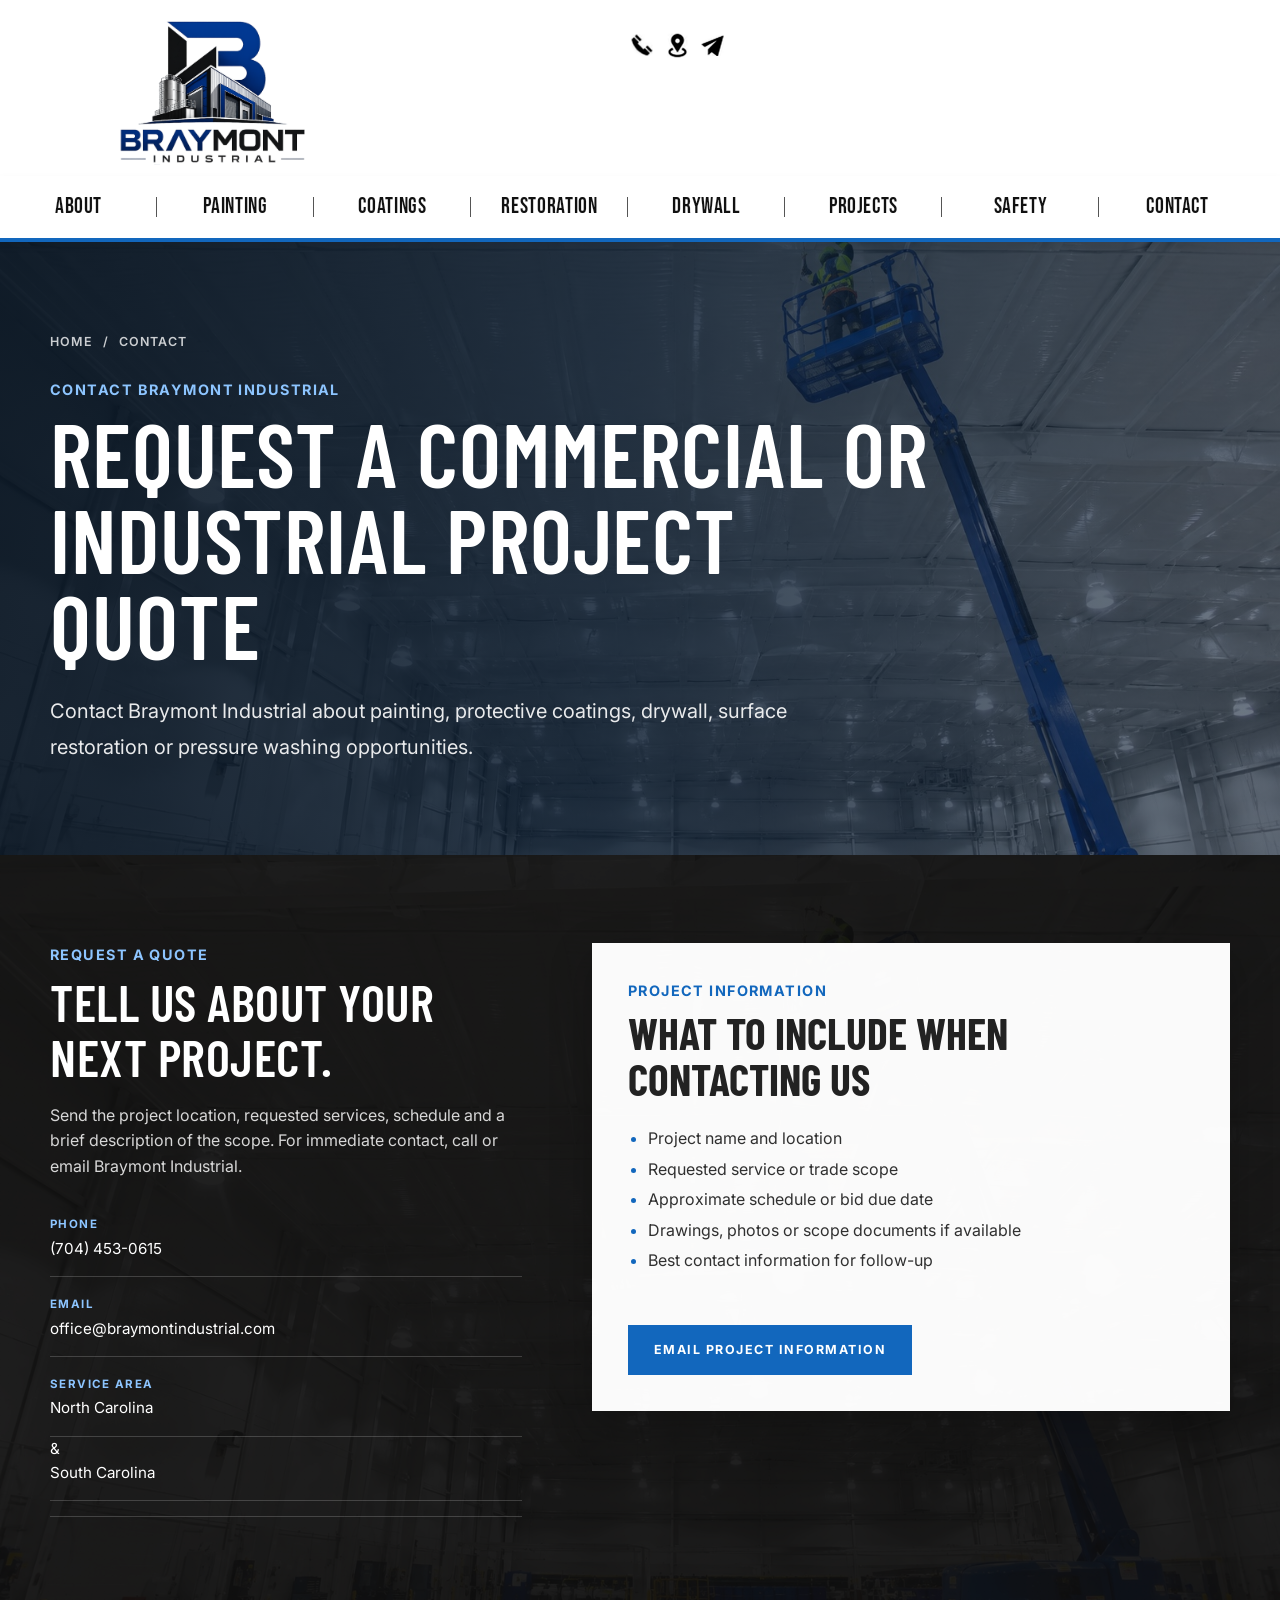
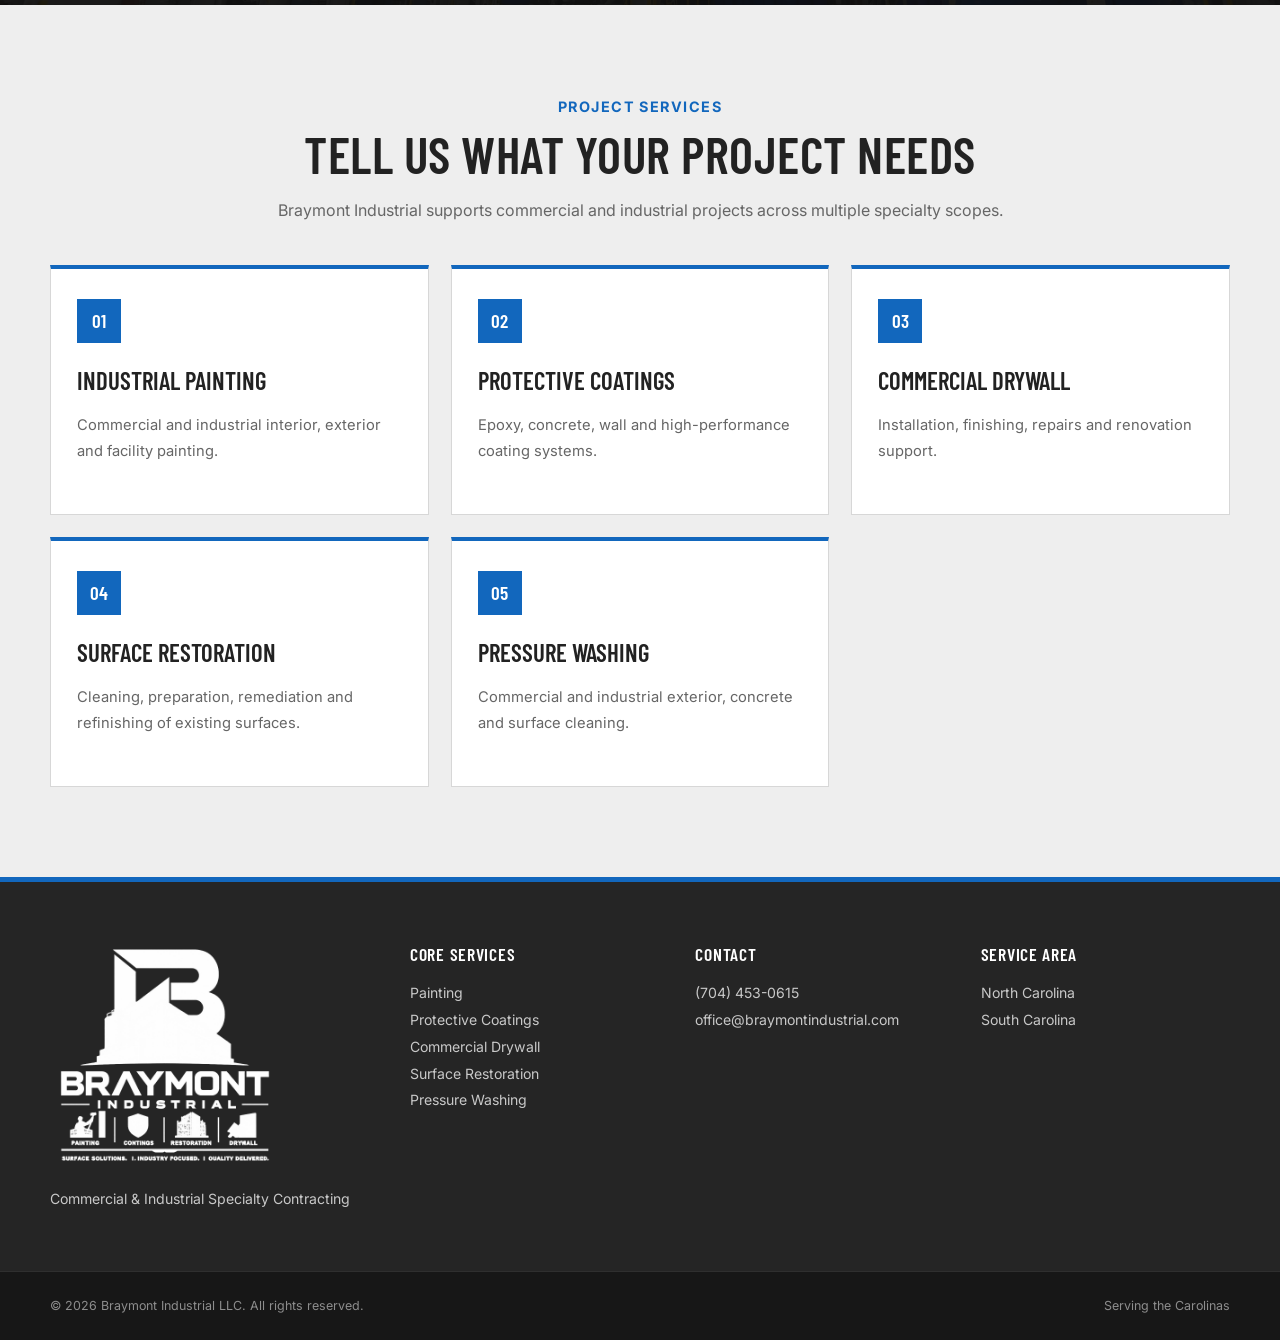
==== commit f084a22a: "Optimize projects safety contact and location SEO" ====
--- a/contact/index.html
+++ b/contact/index.html
@@ -5,21 +5,42 @@
     <meta charset="utf-8" />
     <meta name="viewport" content="width=device-width, initial-scale=1" />
 
-    <title>Contact Braymont Industrial | Request a Commercial or Industrial Quote</title>
-
-    <meta name="description" content="Contact Braymont Industrial for commercial and industrial painting, coatings, drywall, restoration and pressure washing projects across North Carolina and South Carolina." />
+    <title>Request a Commercial &amp; Industrial Quote | Braymont Industrial</title>
+
+    <meta
+        name="description"
+        content="Contact Braymont Industrial to request a quote for commercial and industrial painting, protective coatings, drywall, surface restoration or pressure washing."
+    />
+
     <link rel="canonical" href="https://braymontindustrial.com/contact/" />
 
-    <meta property="og:title" content="Contact Braymont Industrial | Request a Commercial or Industrial Quote" />
-    <meta property="og:description" content="Contact Braymont Industrial for commercial and industrial painting, coatings, drywall, restoration and pressure washing projects across North Carolina and South Carolina." />
+    <meta
+        property="og:title"
+        content="Request a Commercial &amp; Industrial Quote | Braymont Industrial"
+    />
+
+    <meta
+        property="og:description"
+        content="Contact Braymont Industrial about commercial and industrial painting, coatings, drywall, restoration and pressure washing projects."
+    />
+
     <meta property="og:type" content="website" />
     <meta property="og:url" content="https://braymontindustrial.com/contact/" />
     <meta property="og:image" content="https://braymontindustrial.com/images/social-preview.jpg" />
     <meta property="og:site_name" content="Braymont Industrial" />
 
     <meta name="twitter:card" content="summary_large_image" />
-    <meta name="twitter:title" content="Contact Braymont Industrial | Request a Commercial or Industrial Quote" />
-    <meta name="twitter:description" content="Contact Braymont Industrial for commercial and industrial painting, coatings, drywall, restoration and pressure washing projects across North Carolina and South Carolina." />
+
+    <meta
+        name="twitter:title"
+        content="Request a Commercial &amp; Industrial Quote | Braymont Industrial"
+    />
+
+    <meta
+        name="twitter:description"
+        content="Contact Braymont Industrial about painting, coatings, drywall, restoration and pressure washing projects."
+    />
+
     <meta name="twitter:image" content="https://braymontindustrial.com/images/social-preview.jpg" />
 
     <meta name="robots" content="index,follow,max-image-preview:large" />
@@ -44,11 +65,11 @@
       "@context": "https://schema.org",
       "@graph": [
         {
-          "@type": "WebPage",
+          "@type": "ContactPage",
           "@id": "https://braymontindustrial.com/contact/#webpage",
           "url": "https://braymontindustrial.com/contact/",
-          "name": "Contact Braymont Industrial | Request a Commercial or Industrial Quote",
-          "description": "Contact Braymont Industrial for commercial and industrial painting, coatings, drywall, restoration and pressure washing projects across North Carolina and South Carolina.",
+          "name": "Request a Commercial & Industrial Quote | Braymont Industrial",
+          "description": "Contact Braymont Industrial to request a quote for commercial and industrial painting, protective coatings, drywall, surface restoration or pressure washing.",
           "isPartOf": {
             "@id": "https://braymontindustrial.com/#website"
           },
@@ -58,15 +79,23 @@
         }
       ]
     }
-        </script>
-    </head>
+    </script>
+
+</head>
+
 
 <body class="service-page">
 
+    <!-- HEADER -->
     <header class="top-header" id="home">
+
         <div class="top-header-inner">
 
-            <a href="/" class="brand-lockup" aria-label="Braymont Industrial Home">
+            <a
+                href="/"
+                class="brand-lockup"
+                aria-label="Braymont Industrial Home"
+            >
                 <img
                     src="/images/braymont-logo2.png"
                     alt="Braymont Industrial"
@@ -74,10 +103,22 @@
                 />
             </a>
 
+
             <div class="header-actions">
-                <a href="/contact/" class="header-icon-button" aria-label="Request a Quote" title="Request a Quote">
-                    <img src="/images/icon-phone.png" alt="" class="header-action-icon" />
+
+                <a
+                    href="tel:+17044530615"
+                    class="header-icon-button"
+                    aria-label="Call Braymont Industrial"
+                    title="Call Braymont Industrial"
+                >
+                    <img
+                        src="/images/icon-phone.png"
+                        alt=""
+                        class="header-action-icon"
+                    />
                 </a>
+
 
                 <a
                     href="https://www.google.com/maps/search/?api=1&query=Downtown+Gastonia%2C+NC"
@@ -87,8 +128,13 @@
                     aria-label="Downtown Gastonia, NC"
                     title="Downtown Gastonia, NC"
                 >
-                    <img src="/images/icon-quote.png" alt="" class="header-action-icon" />
+                    <img
+                        src="/images/icon-quote.png"
+                        alt=""
+                        class="header-action-icon"
+                    />
                 </a>
+
 
                 <a
                     href="mailto:office@braymontindustrial.com"
@@ -96,166 +142,488 @@
                     aria-label="Email Braymont Industrial"
                     title="Email Us"
                 >
-                    <img src="/images/icon-email.png" alt="" class="header-action-icon" />
+                    <img
+                        src="/images/icon-email.png"
+                        alt=""
+                        class="header-action-icon"
+                    />
                 </a>
+
             </div>
 
         </div>
+
     </header>
 
+
+    <!-- NAVIGATION -->
     <nav class="main-nav" id="main-nav">
 
         <div class="main-nav-inner">
 
-            <a href="/#about" class="nav-link">ABOUT</a>
-
-            <a href="/services/industrial-painting/" class="nav-link">PAINTING</a>
-
-            <a href="/services/protective-coatings/" class="nav-link">COATINGS</a>
-
-            <a href="/services/surface-restoration/" class="nav-link">RESTORATION</a>
-
-            <a href="/services/commercial-drywall/" class="nav-link">DRYWALL</a>
-
-            <a href="/projects/" class="nav-link">PROJECTS</a>
-
-            <a href="/safety/" class="nav-link">SAFETY</a>
-
-            <a href="/contact/" class="nav-link active">CONTACT</a>
+            <a href="/#about" class="nav-link">
+                ABOUT
+            </a>
+
+            <a href="/services/industrial-painting/" class="nav-link">
+                PAINTING
+            </a>
+
+            <a href="/services/protective-coatings/" class="nav-link">
+                COATINGS
+            </a>
+
+            <a href="/services/surface-restoration/" class="nav-link">
+                RESTORATION
+            </a>
+
+            <a href="/services/commercial-drywall/" class="nav-link">
+                DRYWALL
+            </a>
+
+            <a href="/projects/" class="nav-link">
+                PROJECTS
+            </a>
+
+            <a href="/safety/" class="nav-link">
+                SAFETY
+            </a>
+
+            <a href="/contact/" class="nav-link active">
+                CONTACT
+            </a>
 
         </div>
 
     </nav>
 
+
     <main>
 
-        <section class="service-detail-hero standard-detail-hero" style="background-image:url('/images/pic07.jpg')">
+        <!-- HERO -->
+        <section
+            class="service-detail-hero standard-detail-hero"
+            style="background-image:url('/images/pic07.jpg')"
+        >
+
             <div class="service-detail-hero-overlay"></div>
 
             <div class="section-shell service-detail-hero-content">
+
                 <p class="service-breadcrumb">
-                    <a href="/">Home</a>
-                    <span aria-hidden="true">/</span>
-                    <span>Contact</span>
-                </p>
-
-                <h1>Request a Commercial or Industrial Project Quote</h1>
-                <p class="service-detail-lead">Contact Braymont Industrial about painting, protective coatings, drywall, surface restoration or pressure washing opportunities across the Carolinas.</p>
-            </div>
+
+                    <a href="/">
+                        Home
+                    </a>
+
+                    <span aria-hidden="true">
+                        /
+                    </span>
+
+                    <span>
+                        Contact
+                    </span>
+
+                </p>
+
+
+                <span class="eyebrow light">
+                    Contact Braymont Industrial
+                </span>
+
+                <h1>
+                    Request a Commercial or Industrial Project Quote
+                </h1>
+
+                <p class="service-detail-lead">
+                    Contact Braymont Industrial about painting, protective
+                    coatings, drywall, surface restoration or pressure washing
+                    opportunities.
+                </p>
+
+            </div>
+
         </section>
 
-        
+
+        <!-- CONTACT -->
         <section class="contact-section contact-page-section">
+
             <div class="section-shell contact-grid">
 
                 <div class="contact-copy">
-                    <span class="eyebrow light">Request a Quote</span>
-                    <h2>Tell us about your next project.</h2>
+
+                    <span class="eyebrow light">
+                        Request a Quote
+                    </span>
+
+                    <h2>
+                        Tell us about your next project.
+                    </h2>
+
                     <p>
-                        Send the project location, requested services, schedule and a brief
-                        description of the scope. For immediate contact, call or email Braymont Industrial.
+                        Send the project location, requested services,
+                        schedule and a brief description of the scope.
+                        For immediate contact, call or email Braymont Industrial.
                     </p>
 
+
                     <div class="contact-details">
+
                         <a href="tel:+17044530615">
-                            <strong>Phone</strong>
-                            <span>(704) 453-0615</span>
+
+                            <strong>
+                                Phone
+                            </strong>
+
+                            <span>
+                                (704) 453-0615
+                            </span>
+
                         </a>
 
+
                         <a href="mailto:office@braymontindustrial.com">
-                            <strong>Email</strong>
-                            <span>office@braymontindustrial.com</span>
+
+                            <strong>
+                                Email
+                            </strong>
+
+                            <span>
+                                office@braymontindustrial.com
+                            </span>
+
                         </a>
 
+
                         <div>
-                            <strong>Service Area</strong>
-                            <span>North Carolina &amp; South Carolina</span>
+
+                            <strong>
+                                Service Area
+                            </strong>
+
+                            <span>
+                                <a href="/locations/north-carolina/">
+                                    North Carolina
+                                </a>
+
+                                &amp;
+
+                                <a href="/locations/south-carolina/">
+                                    South Carolina
+                                </a>
+                            </span>
+
                         </div>
+
                     </div>
+
                 </div>
 
+
+                <!-- PROJECT INFORMATION -->
                 <div class="quote-form contact-direct-card">
-                    <span class="eyebrow">Project Information</span>
-                    <h2>What to include when contacting us</h2>
+
+                    <span class="eyebrow">
+                        Project Information
+                    </span>
+
+                    <h2>
+                        What to include when contacting us
+                    </h2>
+
                     <ul class="contact-checklist">
-                        <li>Project name and location</li>
-                        <li>Requested service or trade scope</li>
-                        <li>Approximate schedule or bid due date</li>
-                        <li>Drawings, photos or scope documents if available</li>
-                        <li>Best contact information for follow-up</li>
+
+                        <li>
+                            Project name and location
+                        </li>
+
+                        <li>
+                            Requested service or trade scope
+                        </li>
+
+                        <li>
+                            Approximate schedule or bid due date
+                        </li>
+
+                        <li>
+                            Drawings, photos or scope documents if available
+                        </li>
+
+                        <li>
+                            Best contact information for follow-up
+                        </li>
+
                     </ul>
 
-                    <a class="btn btn-primary form-submit" href="mailto:office@braymontindustrial.com?subject=Project%20Quote%20Request">
+
+                    <a
+                        class="btn btn-primary form-submit"
+                        href="mailto:office@braymontindustrial.com?subject=Project%20Quote%20Request"
+                    >
                         Email Project Information
                     </a>
+
                 </div>
 
             </div>
+
         </section>
 
 
+        <!-- SERVICES -->
+        <section class="service-detail-section service-detail-section-gray">
+
+            <div class="section-shell">
+
+                <div class="section-heading centered">
+
+                    <span class="eyebrow">
+                        Project Services
+                    </span>
+
+                    <h2>
+                        Tell Us What Your Project Needs
+                    </h2>
+
+                    <p>
+                        Braymont Industrial supports commercial and industrial
+                        projects across multiple specialty scopes.
+                    </p>
+
+                </div>
+
+
+                <div class="service-detail-cards">
+
+                    <article class="service-detail-card">
+
+                        <span>01</span>
+
+                        <h3>
+                            <a href="/services/industrial-painting/">
+                                Industrial Painting
+                            </a>
+                        </h3>
+
+                        <p>
+                            Commercial and industrial interior,
+                            exterior and facility painting.
+                        </p>
+
+                    </article>
+
+
+                    <article class="service-detail-card">
+
+                        <span>02</span>
+
+                        <h3>
+                            <a href="/services/protective-coatings/">
+                                Protective Coatings
+                            </a>
+                        </h3>
+
+                        <p>
+                            Epoxy, concrete, wall and high-performance
+                            coating systems.
+                        </p>
+
+                    </article>
+
+
+                    <article class="service-detail-card">
+
+                        <span>03</span>
+
+                        <h3>
+                            <a href="/services/commercial-drywall/">
+                                Commercial Drywall
+                            </a>
+                        </h3>
+
+                        <p>
+                            Installation, finishing, repairs
+                            and renovation support.
+                        </p>
+
+                    </article>
+
+
+                    <article class="service-detail-card">
+
+                        <span>04</span>
+
+                        <h3>
+                            <a href="/services/surface-restoration/">
+                                Surface Restoration
+                            </a>
+                        </h3>
+
+                        <p>
+                            Cleaning, preparation, remediation
+                            and refinishing of existing surfaces.
+                        </p>
+
+                    </article>
+
+
+                    <article class="service-detail-card">
+
+                        <span>05</span>
+
+                        <h3>
+                            <a href="/services/pressure-washing/">
+                                Pressure Washing
+                            </a>
+                        </h3>
+
+                        <p>
+                            Commercial and industrial exterior,
+                            concrete and surface cleaning.
+                        </p>
+
+                    </article>
+
+                </div>
+
+            </div>
+
+        </section>
+
     </main>
 
+
+    <!-- FOOTER -->
     <footer class="site-footer">
 
         <div class="section-shell footer-grid">
 
             <div class="footer-brand">
+
                 <img
                     src="/images/braymont-logo.png"
                     alt="Braymont Industrial"
                     class="footer-logo"
                 />
-                <p>Commercial &amp; Industrial Specialty Contracting</p>
-            </div>
+
+                <p>
+                    Commercial &amp; Industrial Specialty Contracting
+                </p>
+
+            </div>
+
 
             <div>
-                <h3>Core Services</h3>
+
+                <h3>
+                    Core Services
+                </h3>
+
                 <p>
-                    <a href="/services/industrial-painting/">Painting</a><br />
-                    <a href="/services/protective-coatings/">Protective Coatings</a><br />
-                    <a href="/services/commercial-drywall/">Commercial Drywall</a><br />
-                    <a href="/services/surface-restoration/">Surface Restoration</a><br />
-                    <a href="/services/pressure-washing/">Pressure Washing</a>
-                </p>
-            </div>
+
+                    <a href="/services/industrial-painting/">
+                        Painting
+                    </a>
+
+                    <br />
+
+                    <a href="/services/protective-coatings/">
+                        Protective Coatings
+                    </a>
+
+                    <br />
+
+                    <a href="/services/commercial-drywall/">
+                        Commercial Drywall
+                    </a>
+
+                    <br />
+
+                    <a href="/services/surface-restoration/">
+                        Surface Restoration
+                    </a>
+
+                    <br />
+
+                    <a href="/services/pressure-washing/">
+                        Pressure Washing
+                    </a>
+
+                </p>
+
+            </div>
+
 
             <div>
-                <h3>Contact</h3>
+
+                <h3>
+                    Contact
+                </h3>
+
                 <p>
-                    <a href="tel:+17044530615">(704) 453-0615</a><br />
-                    <a href="mailto:office@braymontindustrial.com">office@braymontindustrial.com</a>
-                </p>
-            </div>
+
+                    <a href="tel:+17044530615">
+                        (704) 453-0615
+                    </a>
+
+                    <br />
+
+                    <a href="mailto:office@braymontindustrial.com">
+                        office@braymontindustrial.com
+                    </a>
+
+                </p>
+
+            </div>
+
 
             <div>
-               <h3>Service Area</h3>
-
-<p>
-    <a href="/locations/north-carolina/">
-        North Carolina
-    </a>
-
-    <br />
-
-    <a href="/locations/south-carolina/">
-        South Carolina
-    </a>
-</p>
+
+                <h3>
+                    Service Area
+                </h3>
+
+                <p>
+
+                    <a href="/locations/north-carolina/">
+                        North Carolina
+                    </a>
+
+                    <br />
+
+                    <a href="/locations/south-carolina/">
+                        South Carolina
+                    </a>
+
+                </p>
+
             </div>
 
         </div>
 
+
         <div class="footer-bottom">
+
             <div class="section-shell footer-bottom-inner">
-                <p>&copy; 2026 Braymont Industrial LLC. All rights reserved.</p>
-                <p>Serving the Carolinas</p>
-            </div>
+
+                <p>
+                    &copy; 2026 Braymont Industrial LLC. All rights reserved.
+                </p>
+
+                <p>
+                    Serving the Carolinas
+                </p>
+
+            </div>
+
         </div>
 
     </footer>
 
+
     <script src="/assets/js/braymont.js?v=20260809-site"></script>
 
 </body>
-</html>
+
+</html>
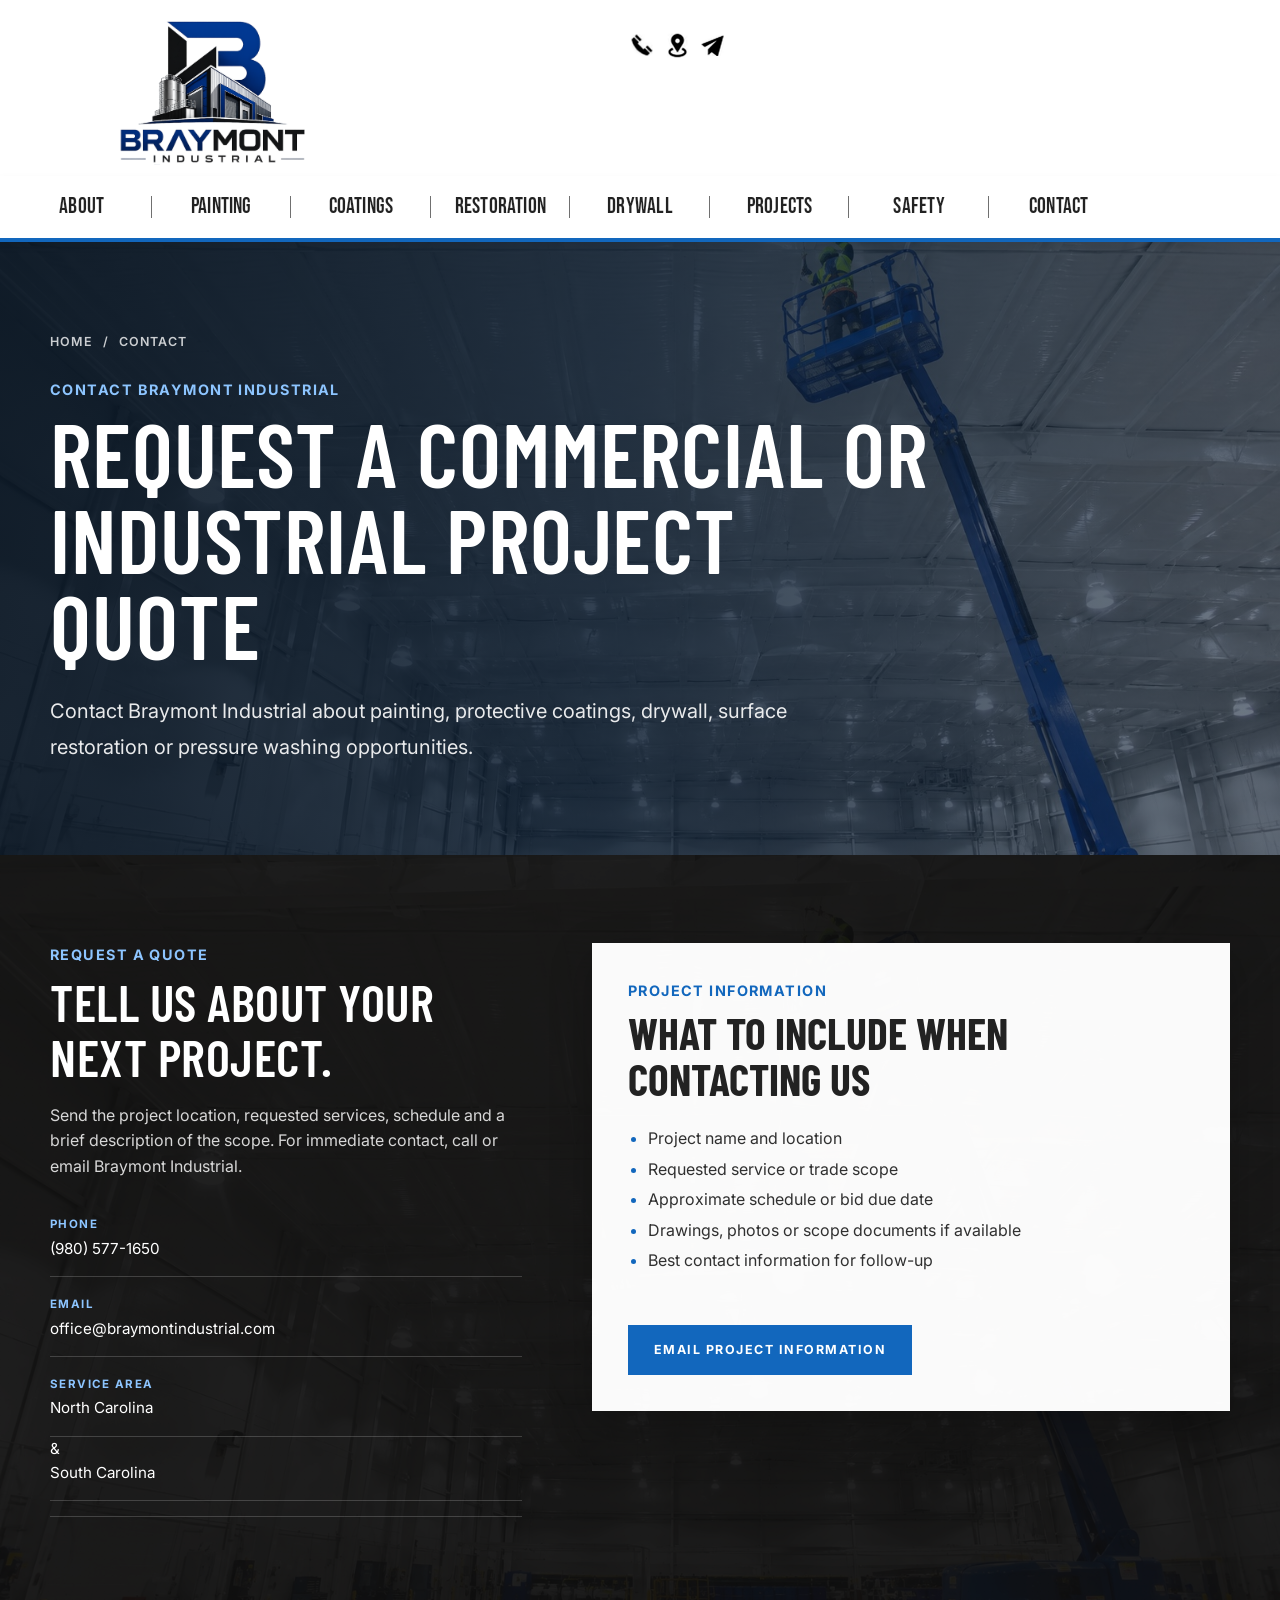
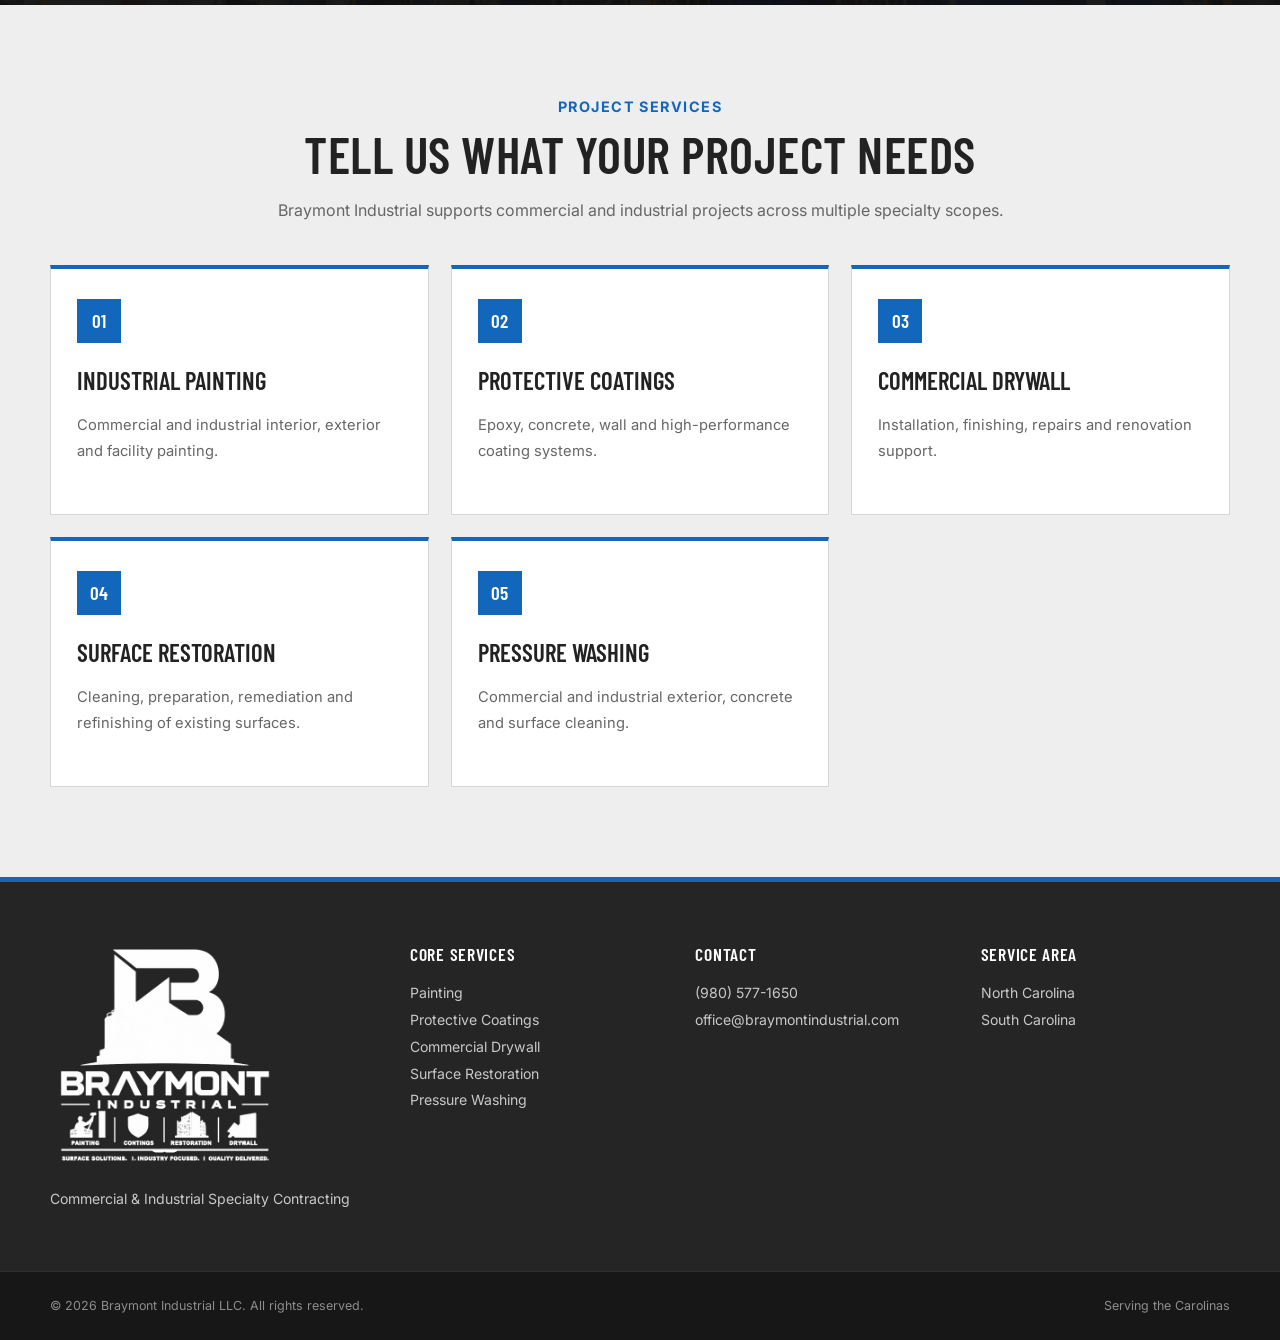
==== commit 750b6067: "number" ====
--- a/contact/index.html
+++ b/contact/index.html
@@ -107,7 +107,7 @@
             <div class="header-actions">
 
                 <a
-                    href="tel:+17044530615"
+                    href="tel:+19805771650"
                     class="header-icon-button"
                     aria-label="Call Braymont Industrial"
                     title="Call Braymont Industrial"
@@ -270,14 +270,14 @@
 
                     <div class="contact-details">
 
-                        <a href="tel:+17044530615">
+                        <a href="tel:+19805771650">
 
                             <strong>
                                 Phone
                             </strong>
 
                             <span>
-                                (704) 453-0615
+                                (980) 577-1650
                             </span>
 
                         </a>
@@ -563,8 +563,8 @@
 
                 <p>
 
-                    <a href="tel:+17044530615">
-                        (704) 453-0615
+                    <a href="tel:+19805771650">
+                        (980) 577-1650
                     </a>
 
                     <br />
--- a/assets/css/braymont.css
+++ b/assets/css/braymont.css
@@ -461,8 +461,8 @@
 .main-nav-inner {
     width:
         min(
-            1220px,
-            calc(100% - 40px)
+            1380px,
+            calc(100% - 24px)
         );
 
     min-height:
@@ -494,11 +494,11 @@
     justify-content:
         center;
 
-    min-width:
-        150px;
+   min-width:
+    auto;
 
     padding:
-        0 24px;
+    0 10px;
 
     color:
         var(--charcoal);
@@ -508,16 +508,63 @@
         sans-serif;
 
     font-size:
-        1rem;
+        0.92rem;
 
     font-weight:
         600;
 
     letter-spacing:
-        0.03em;
+        0.02em;
 
     text-transform:
         uppercase;
+
+    white-space:
+        nowrap;
+
+    transition:
+        color 0.2s ease,
+        background-color 0.2s ease;
+}.nav-link {
+    position:
+        relative;
+
+    display:
+        inline-flex;
+
+    align-items:
+        center;
+
+    justify-content:
+        center;
+
+    min-width:
+        auto;
+
+    padding:
+        0 10px;
+
+    color:
+        var(--charcoal);
+
+    font-family:
+        "Montserrat",
+        sans-serif;
+
+    font-size:
+        1rem;
+
+    font-weight:
+        600;
+
+    letter-spacing:
+        0.03em;
+
+    text-transform:
+        uppercase;
+
+    white-space:
+        nowrap;
 
     transition:
         color 0.2s ease,
@@ -3753,10 +3800,10 @@
         display: grid !important;
 
         /*
-           EXACTLY 8 EQUAL NAV ITEMS
+           EXACTLY 9 EQUAL NAV ITEMS
         */
         grid-template-columns:
-            repeat(8, minmax(0, 1fr))
+            repeat(9, minmax(0, 1fr))
             !important;
 
         align-items: stretch !important;
@@ -5085,7 +5132,7 @@
     color: var(--blue);
 }
 
-/* Keep eight desktop navigation items usable across common widths. */
+/* Keep nine desktop navigation items usable across common widths. */
 @media (min-width: 821px) {
     .main-nav-inner {
         width: min(1500px, calc(100% - 24px)) !important;
@@ -5129,3 +5176,127 @@
         margin-right: auto !important;
     }
 }
+
+/* =========================================================
+   BRAYMONT INDUSTRIAL — FINAL 9-ITEM DESKTOP NAV
+   Definitive override. Keep this at the very end of the file.
+========================================================= */
+
+@media (min-width: 821px) {
+
+    .main-nav {
+        width: 100% !important;
+    }
+
+    .main-nav-inner {
+        width: min(1500px, calc(100% - 24px)) !important;
+        max-width: 1500px !important;
+        min-height: 62px !important;
+        margin: 0 auto !important;
+        padding: 0 !important;
+
+        display: grid !important;
+        grid-template-columns: repeat(9, minmax(0, 1fr)) !important;
+
+        align-items: stretch !important;
+        justify-content: stretch !important;
+        gap: 0 !important;
+    }
+
+    .main-nav .nav-link {
+        position: relative !important;
+
+        width: 100% !important;
+        min-width: 0 !important;
+        max-width: none !important;
+
+        height: 62px !important;
+
+        margin: 0 !important;
+        padding: 0 8px !important;
+
+        display: flex !important;
+        align-items: center !important;
+        justify-content: center !important;
+
+        white-space: nowrap !important;
+
+        font-family: "Bebas Neue", sans-serif !important;
+        font-size: 22px !important;
+        font-weight: 400 !important;
+        letter-spacing: 0.01em !important;
+
+        color: var(--charcoal) !important;
+        background: transparent !important;
+    }
+
+    .main-nav .nav-link:not(:last-child)::after {
+    content: "" !important;
+
+    position: absolute !important;
+
+    right: 0 !important;
+
+    top: 50% !important;
+
+    width: 1px !important;
+    height: 22px !important;
+
+    transform: translateY(-50%) !important;
+
+    background: #707070 !important;
+    opacity: 1 !important;
+}
+
+    .main-nav .nav-link::before {
+        content: "" !important;
+        position: absolute !important;
+        left: 0 !important;
+        right: 0 !important;
+        top: 50% !important;
+        height: calc(1em + 4px) !important;
+        transform: translateY(-50%) !important;
+        background: var(--blue) !important;
+        opacity: 0 !important;
+        z-index: -1 !important;
+        transition: opacity 0.18s ease !important;
+    }
+
+    .main-nav .nav-link:hover {
+        color: #ffffff !important;
+        background: transparent !important;
+    }
+
+    .main-nav .nav-link:hover::before {
+        opacity: 1 !important;
+    }
+
+    .main-nav .nav-link.active,
+    .main-nav .nav-link.active:focus,
+    .main-nav .nav-link.active:active {
+        color: var(--charcoal) !important;
+        background: transparent !important;
+        box-shadow: none !important;
+    }
+
+    .main-nav .nav-link.active::before {
+        opacity: 0 !important;
+    }
+
+    .main-nav .nav-link.active:hover {
+        color: #ffffff !important;
+    }
+
+    .main-nav .nav-link.active:hover::before {
+        opacity: 1 !important;
+    }
+}
+
+@media (max-width: 1180px) and (min-width: 821px) {
+    .main-nav .nav-link {
+        padding-left: 5px !important;
+        padding-right: 5px !important;
+        font-size: 18px !important;
+    }
+}
+
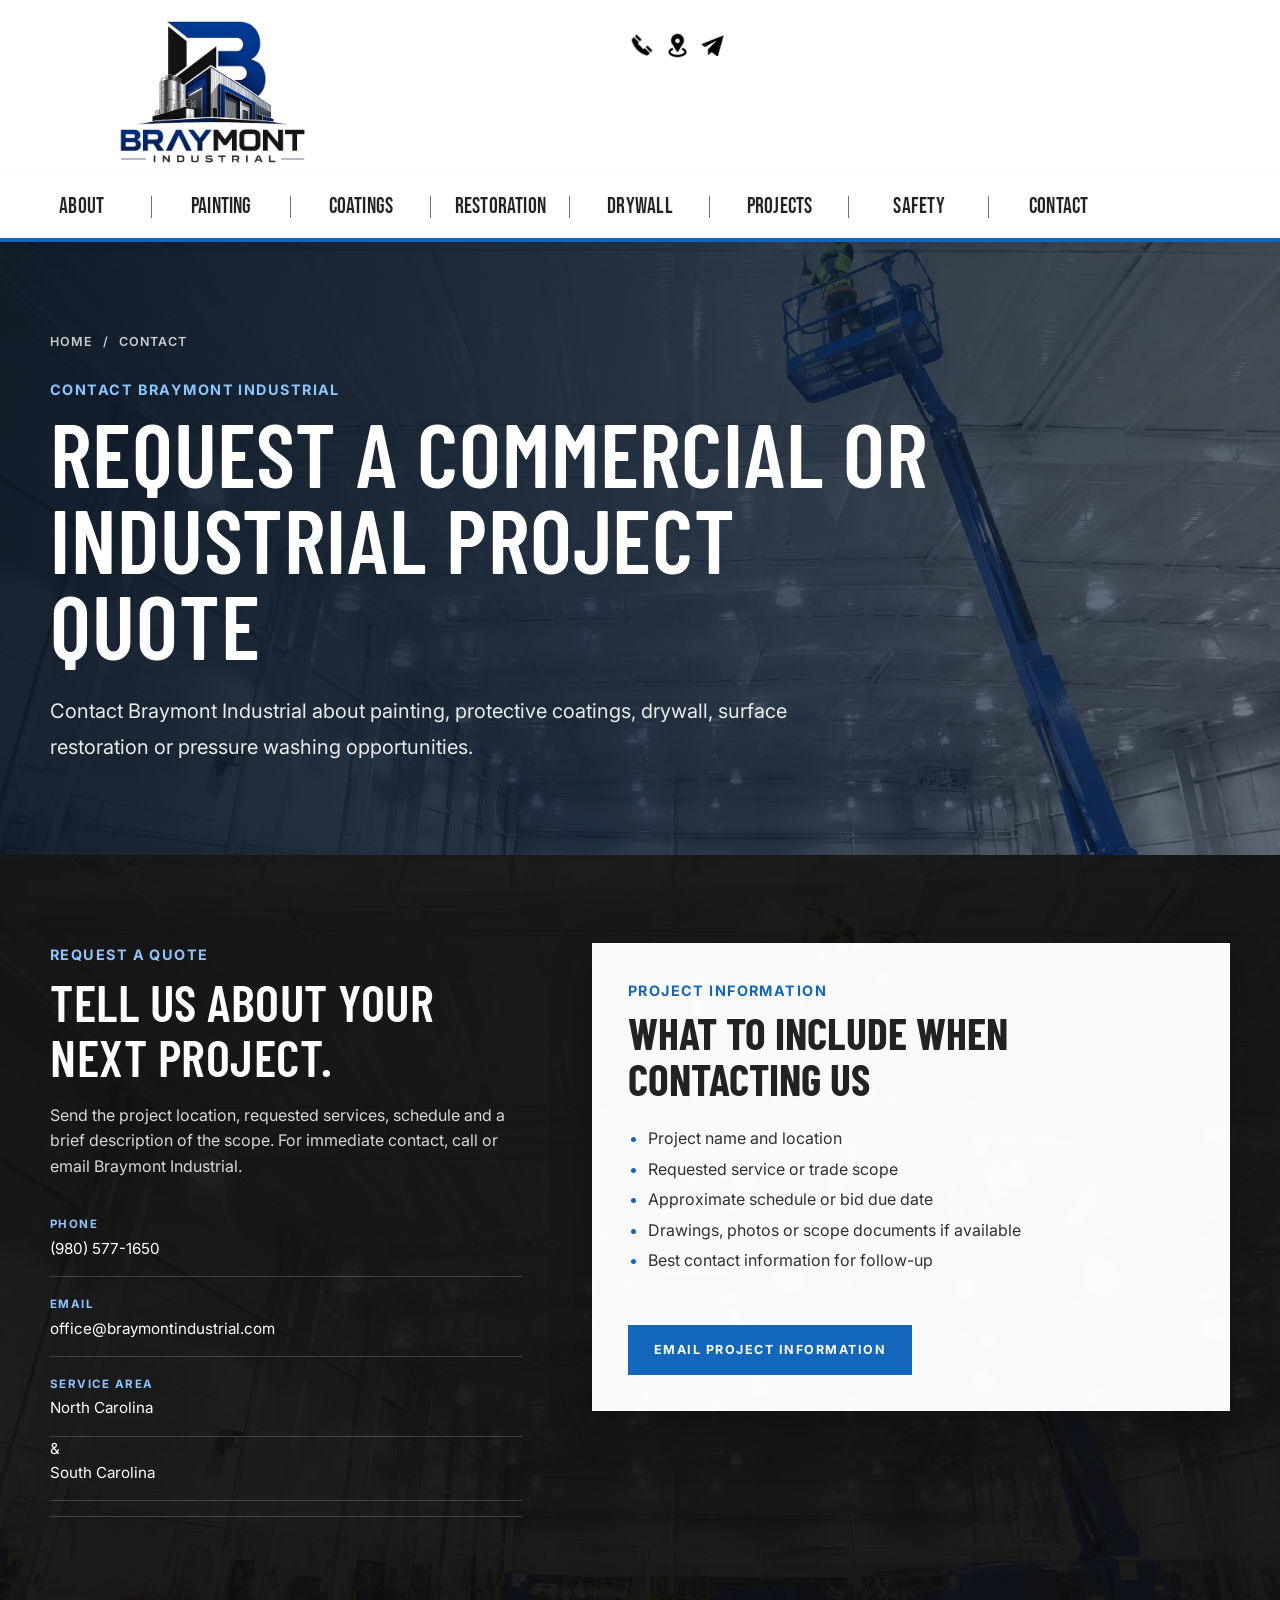
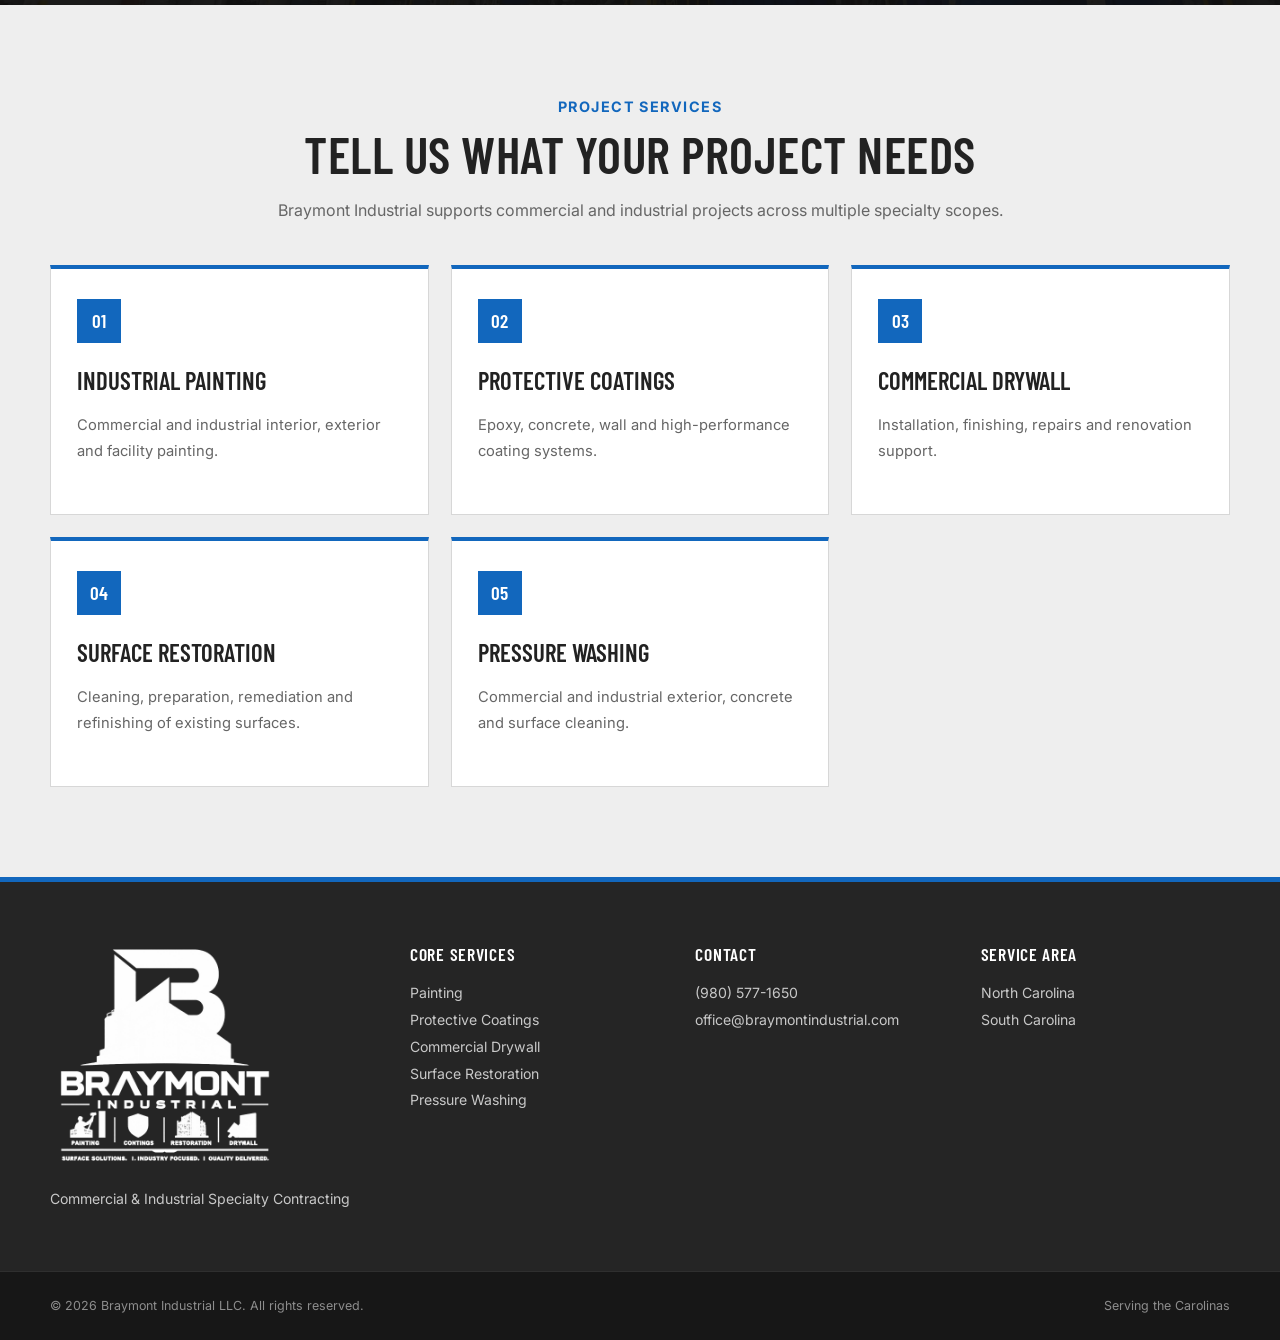
==== commit 9de92564: "images" ====
--- a/contact/index.html
+++ b/contact/index.html
@@ -1,4 +1,4 @@
-<!DOCTYPE HTML>
+﻿<!DOCTYPE HTML>
 <html lang="en">
 
 <head>
@@ -203,7 +203,7 @@
         <!-- HERO -->
         <section
             class="service-detail-hero standard-detail-hero"
-            style="background-image:url('/images/pic07.jpg')"
+            style="background-image:url('/images/pic07.webp')"
         >
 
             <div class="service-detail-hero-overlay"></div>
@@ -626,4 +626,4 @@
 
 </body>
 
-</html>+</html>
--- a/assets/css/braymont.css
+++ b/assets/css/braymont.css
@@ -1,4 +1,4 @@
-/* =========================================================
+﻿/* =========================================================
    BRAYMONT INDUSTRIAL
    Custom Commercial / Industrial Contractor Layout
 \========================================================= */
@@ -625,7 +625,7 @@
         center;
 
     background:
-        url("../../images/pic01.jpg")
+        url("../../images/pic01.webp")
         center center /
         cover
         no-repeat;
@@ -1797,7 +1797,7 @@
                 0.92
             )
         ),
-        url("../../images/pic07.jpg")
+        url("../../images/pic07.webp")
         center /
         cover
         no-repeat;
@@ -3032,7 +3032,7 @@
         position: relative;
         z-index: 1;
 
-        /* Tamaño de letra */
+        /* TamaÃ±o de letra */
         font-family: "Montserrat", Arial, sans-serif;
         font-size: 18px !important;
         font-weight: 600;
@@ -3063,7 +3063,7 @@
         /* Centrado con las letras */
         top: 50%;
 
-        /* Apenas más alto que las letras */
+        /* Apenas mÃ¡s alto que las letras */
         height: calc(1em + 4px);
 
         transform: translateY(-50%);
@@ -3133,7 +3133,7 @@
 
 }
 /* =========================================================
-   DESKTOP NAV — WIDER LINK SPACING
+   DESKTOP NAV â€” WIDER LINK SPACING
    ONLY CHANGES WIDTH
 \========================================================= */
 
@@ -3147,7 +3147,7 @@
 
 }
 /* =========================================================
-   NAVBAR ONLY — BEBAS NEUE CLEAN
+   NAVBAR ONLY â€” BEBAS NEUE CLEAN
 \========================================================= */
 
 @media (min-width: 821px) {
@@ -3169,7 +3169,7 @@
 
 }
 /* =========================================================
-   BRAYMONT — DESKTOP HEADER ACTIONS FINAL
+   BRAYMONT â€” DESKTOP HEADER ACTIONS FINAL
    Quote / Location / Email
 \========================================================= */
 
@@ -3387,7 +3387,7 @@
 
 
 /* =========================================================
-   TABLET — KEEP HEADER FROM OVERFLOWING
+   TABLET â€” KEEP HEADER FROM OVERFLOWING
 \========================================================= */
 
 @media (min-width: 821px) and (max-width: 1250px) {
@@ -3956,11 +3956,11 @@
 
 }
 /* =========================================================
-   HEADER ICONS — POSITION + SIZE
+   HEADER ICONS â€” POSITION + SIZE
 \========================================================= */
 
 /* =========================================================
-   HEADER ICONS — FINAL CLEAN VERSION
+   HEADER ICONS â€” FINAL CLEAN VERSION
 \========================================================= */
 
 @media (min-width: 821px) {
@@ -4022,12 +4022,12 @@
     object-position: center !important;
 }
 
-/* LOCATION — compensación visual */
+/* LOCATION â€” compensaciÃ³n visual */
 .header-icon-button img[src*="icon-quote"] {
     width: 35px !important;
     height: 35px !important;
 }
-/* EMAIL — compensación visual */
+/* EMAIL â€” compensaciÃ³n visual */
 .header-icon-button img[src*="icon-email"] {
     width: 35px !important;
     height: 35px !important;
@@ -4048,7 +4048,7 @@
 }
 
 /* =========================================================
-   NAV TEXT SIZE — FINAL OVERRIDE
+   NAV TEXT SIZE â€” FINAL OVERRIDE
    This is intentionally last so it wins over older rules.
 ========================================================= */
 @media (min-width: 821px) {
@@ -4059,7 +4059,7 @@
 
 
 /* =========================================================
-   BRAYMONT NAVBAR — FINAL VISUAL OVERRIDE
+   BRAYMONT NAVBAR â€” FINAL VISUAL OVERRIDE
    Keeps current layout/positions; only refines typography,
    dividers, and blue hover treatment.
 ========================================================= */
@@ -4074,7 +4074,7 @@
         font-size: 22px !important;
         font-weight: 400 !important;
 
-        /* Letras juntas y visualmente más delgadas */
+        /* Letras juntas y visualmente mÃ¡s delgadas */
         letter-spacing: 0.03em !important;
         -webkit-text-stroke: 0.15px white;
 
@@ -4087,7 +4087,7 @@
         transition: color 0.18s ease !important;
     }
 
-    /* Separadores verticales más cortos */
+    /* Separadores verticales mÃ¡s cortos */
     .main-nav .nav-link:not(:last-child)::after {
         content: "" !important;
 
@@ -4160,7 +4160,7 @@
 
 
 /* =========================================================
-   HERO — SAFE BRAYMONT ADDITIONS
+   HERO â€” SAFE BRAYMONT ADDITIONS
    These rules style only the NEW hero elements and do not
    overwrite the site's existing hero layout.
 ========================================================= */
@@ -4212,7 +4212,7 @@
     }
 }
 /* =========================================================
-   BRAYMONT — GLOBAL TYPOGRAPHY
+   BRAYMONT â€” GLOBAL TYPOGRAPHY
 ========================================================= */
 
 /* BODY / PARAGRAPHS / FORMS */
@@ -4293,7 +4293,7 @@
 }
 
 
-/* NAVBAR — KEEP BEBAS NEUE */
+/* NAVBAR â€” KEEP BEBAS NEUE */
 .main-nav .nav-link {
     font-family: "Bebas Neue", sans-serif !important;
 }
@@ -4319,7 +4319,7 @@
 }
 
 /* =========================================================
-   BRAYMONT MOBILE SPLASH — FINAL
+   BRAYMONT MOBILE SPLASH â€” FINAL
    Header logo colors
    White -> Blue swipe -> Logo fade -> Hold
    -> Logo fade out -> Blue swipe out
@@ -4726,7 +4726,7 @@
     display: flex;
     align-items: center;
     background:
-        url("../../images/pic02.jpg")
+        url("../../images/pic02.webp")
         center center / cover no-repeat;
     overflow: hidden;
 }
@@ -5022,7 +5022,7 @@
 /* Protective Coatings service hero */
 .service-detail-hero-coatings {
     background:
-        url("../../images/pic03.jpg")
+        url("../../images/pic03.webp")
         center center / cover no-repeat;
 }
 
@@ -5031,15 +5031,15 @@
 ========================================================= */
 
 .service-detail-hero-surface-restoration {
-    background: url("../../images/pic05.jpg") center center / cover no-repeat;
+    background: url("../../images/pic05.webp") center center / cover no-repeat;
 }
 
 .service-detail-hero-commercial-drywall {
-    background: url("../../images/pic04.jpg") center center / cover no-repeat;
+    background: url("../../images/pic04.webp") center center / cover no-repeat;
 }
 
 .service-detail-hero-pressure-washing {
-    background: url("../../images/pic08.jpg") center center / cover no-repeat;
+    background: url("../../images/pic08.webp") center center / cover no-repeat;
 }
 
 .standard-detail-hero {
@@ -5178,7 +5178,7 @@
 }
 
 /* =========================================================
-   BRAYMONT INDUSTRIAL — FINAL 9-ITEM DESKTOP NAV
+   BRAYMONT INDUSTRIAL â€” FINAL 9-ITEM DESKTOP NAV
    Definitive override. Keep this at the very end of the file.
 ========================================================= */
 
@@ -5299,4 +5299,80 @@
         font-size: 18px !important;
     }
 }
-
+/* =========================================================
+   MARKET / INDUSTRY ICONS
+========================================================= */
+
+.market-icon {
+    width: 100%;
+    height: 125px;
+
+    display: flex;
+    align-items: center;
+    justify-content: center;
+
+    margin-bottom: 16px;
+}
+
+.market-icon-image {
+    width: 155px;
+    height: 115px;
+
+    display: block;
+
+    object-fit: contain;
+}
+/* =========================================================
+   WHY BRAYMONT â€” IMAGE ICONS
+========================================================= */
+
+.value-mark.value-mark-image {
+    width: 100% !important;
+    height: 140px !important;
+
+    display: flex !important;
+    align-items: center !important;
+    justify-content: center !important;
+
+    margin: 0 0 18px 0 !important;
+
+    background: transparent !important;
+    border: none !important;
+    box-shadow: none !important;
+}
+
+.value-icon-image {
+    display: block;
+
+    width: 170px;
+    height: 125px;
+
+    max-width: 100%;
+
+    object-fit: contain;
+}
+/* =========================================================
+   OUR PROCESS â€” IMAGE ICONS
+========================================================= */
+
+.process-icon {
+    width: 100%;
+    height: 165px;
+
+    display: flex;
+    align-items: center;
+    justify-content: center;
+
+    margin-bottom: 20px;
+}
+
+.process-icon-image {
+    display: block;
+
+    width: 190px;
+    height: 155px;
+
+    max-width: 100%;
+
+    object-fit: contain;
+}
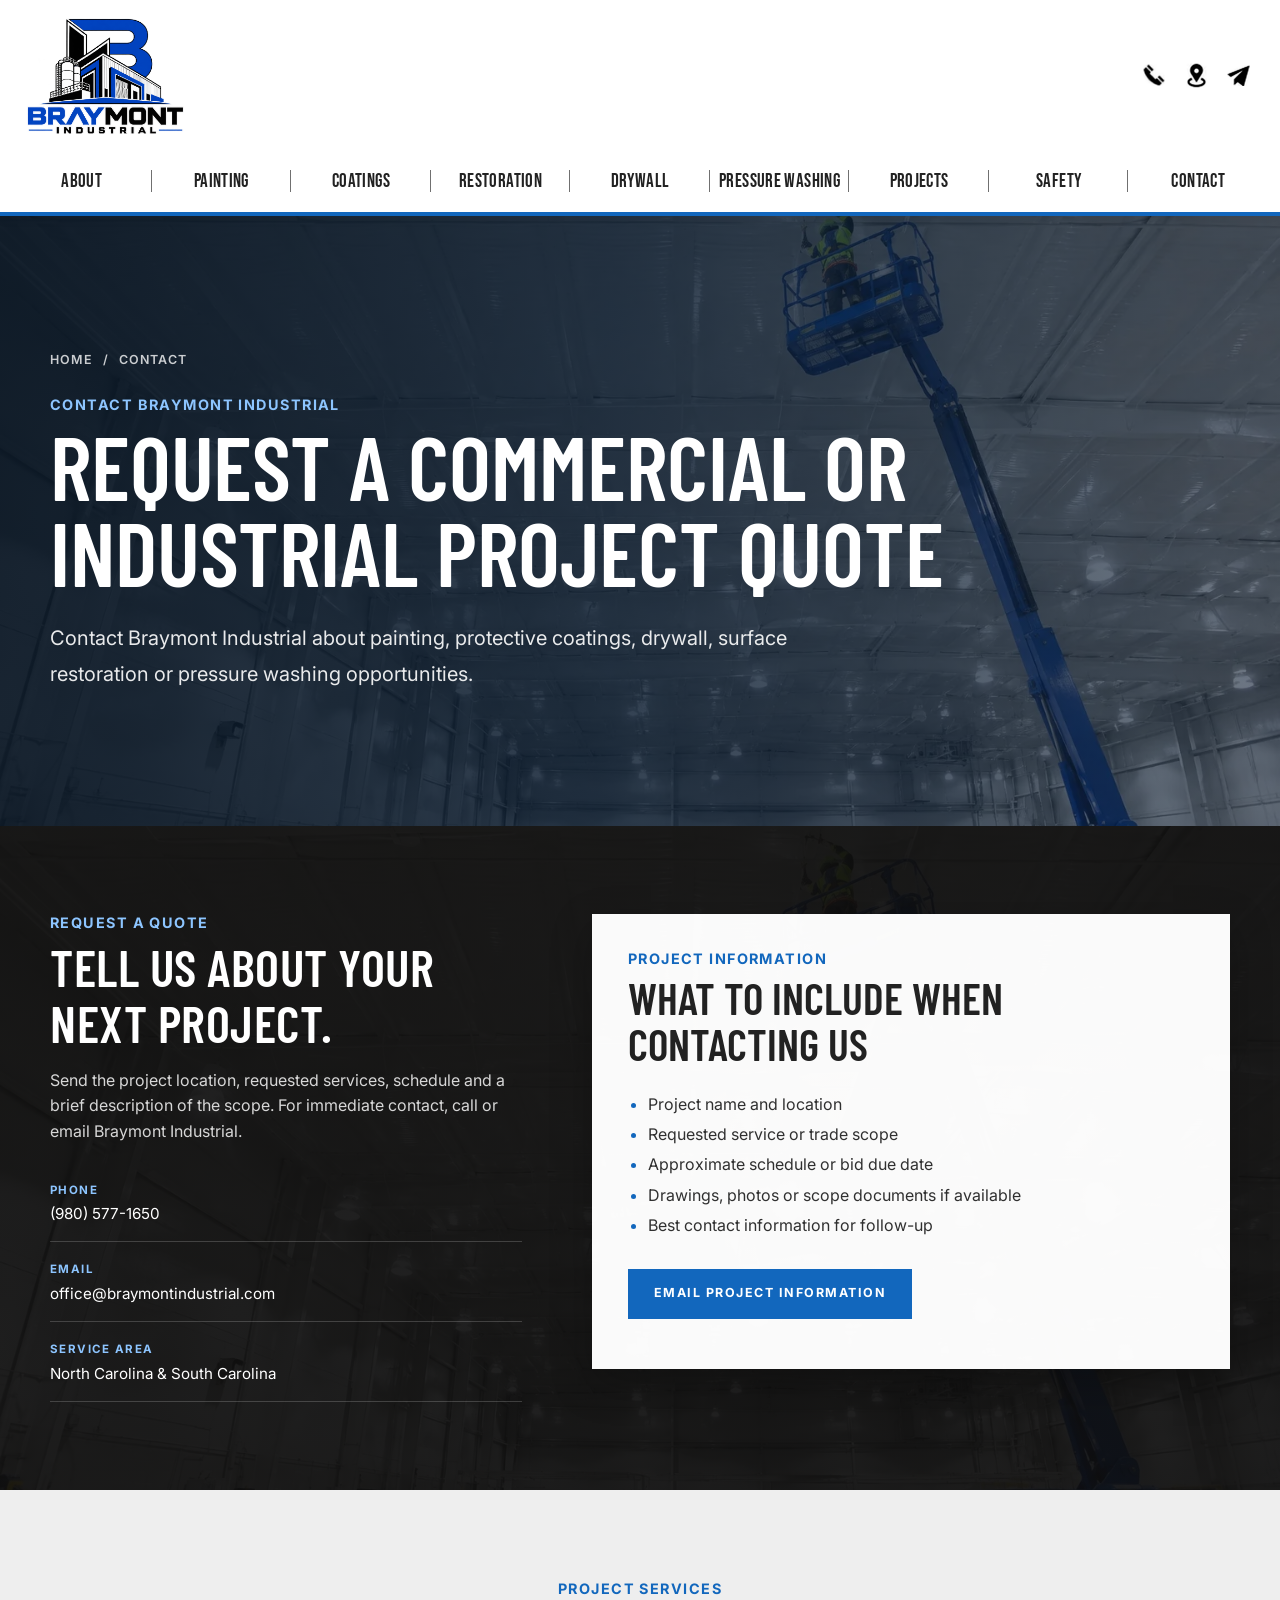
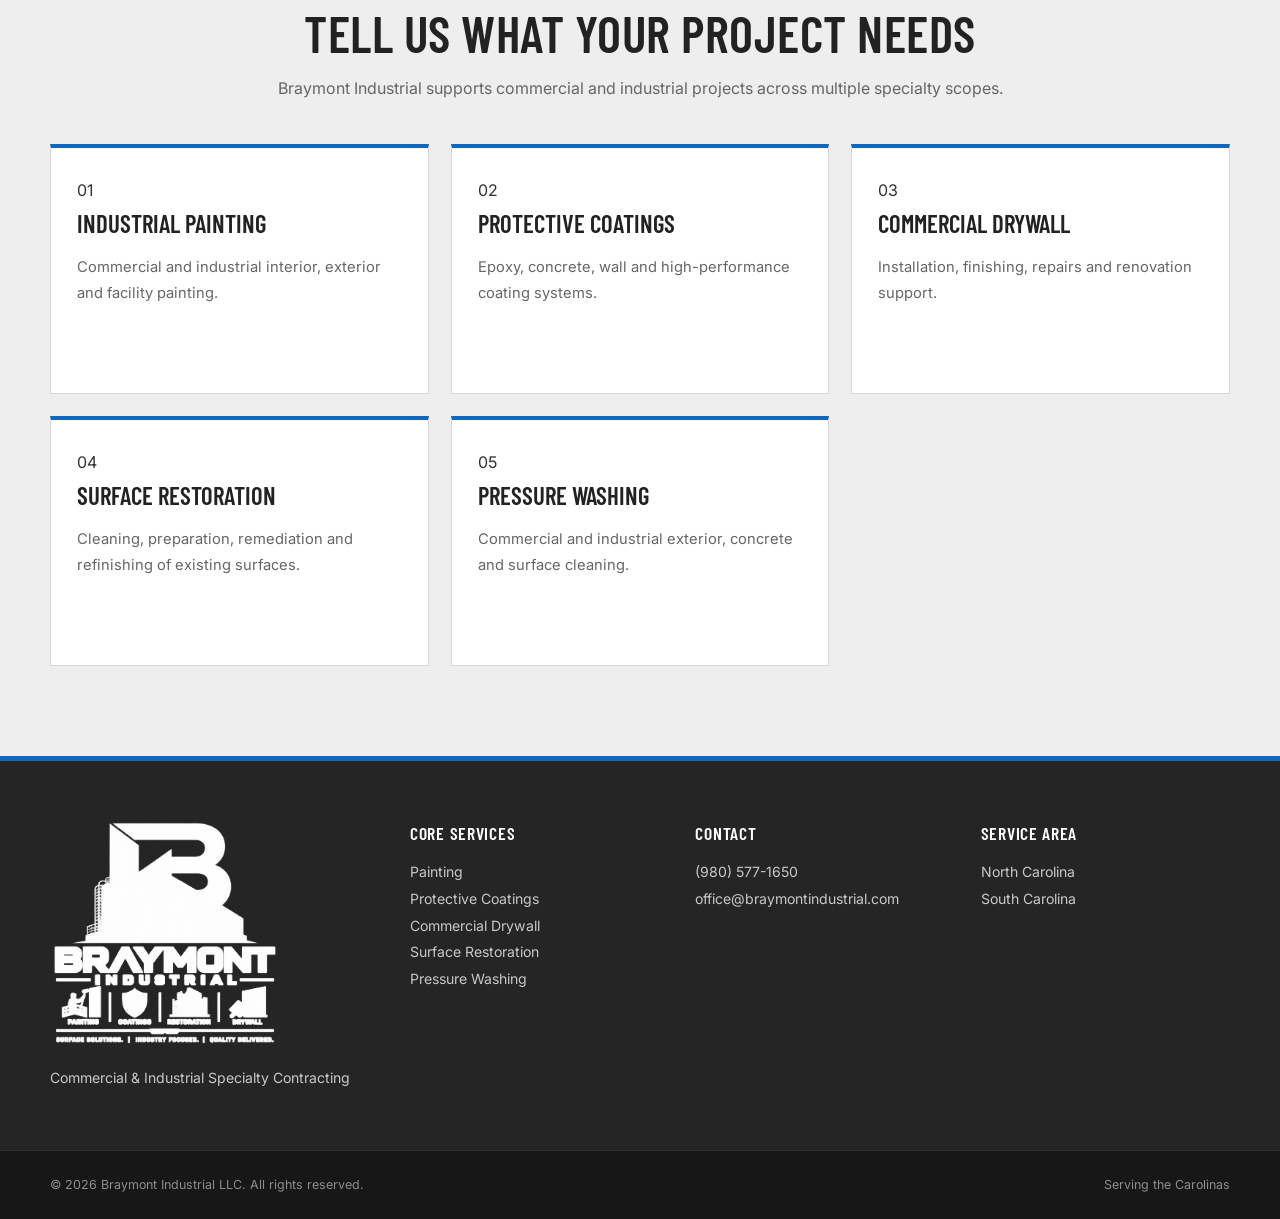
==== commit b567baa0: "Fix global header, mobile nav and logos" ====
--- a/contact/index.html
+++ b/contact/index.html
@@ -58,7 +58,7 @@
     <link rel="icon" type="image/png" href="/images/favicon.png" />
     <link rel="apple-touch-icon" href="/images/favicon.png" />
 
-    <link rel="stylesheet" href="/assets/css/braymont.css?v=20260809-site" />
+    <link rel="stylesheet" href="/assets/css/braymont.css?v=20260812-global-1" />
 
     <script type="application/ld+json">
     {
@@ -87,115 +87,50 @@
 <body class="service-page">
 
     <!-- HEADER -->
-    <header class="top-header" id="home">
-
-        <div class="top-header-inner">
-
-            <a
-                href="/"
-                class="brand-lockup"
-                aria-label="Braymont Industrial Home"
-            >
-                <img
-                    src="/images/braymont-logo2.png"
-                    alt="Braymont Industrial"
-                    class="brand-logo"
-                />
-            </a>
-
-
-            <div class="header-actions">
-
-                <a
-                    href="tel:+19805771650"
-                    class="header-icon-button"
-                    aria-label="Call Braymont Industrial"
-                    title="Call Braymont Industrial"
-                >
-                    <img
-                        src="/images/icon-phone.png"
-                        alt=""
-                        class="header-action-icon"
-                    />
-                </a>
-
-
-                <a
-                    href="https://www.google.com/maps/search/?api=1&query=Downtown+Gastonia%2C+NC"
-                    target="_blank"
-                    rel="noopener noreferrer"
-                    class="header-icon-button"
-                    aria-label="Downtown Gastonia, NC"
-                    title="Downtown Gastonia, NC"
-                >
-                    <img
-                        src="/images/icon-quote.png"
-                        alt=""
-                        class="header-action-icon"
-                    />
-                </a>
-
-
-                <a
-                    href="mailto:office@braymontindustrial.com"
-                    class="header-icon-button"
-                    aria-label="Email Braymont Industrial"
-                    title="Email Us"
-                >
-                    <img
-                        src="/images/icon-email.png"
-                        alt=""
-                        class="header-action-icon"
-                    />
-                </a>
-
-            </div>
-
-        </div>
-
-    </header>
-
-
-    <!-- NAVIGATION -->
-    <nav class="main-nav" id="main-nav">
-
-        <div class="main-nav-inner">
-
-            <a href="/#about" class="nav-link">
-                ABOUT
-            </a>
-
-            <a href="/services/industrial-painting/" class="nav-link">
-                PAINTING
-            </a>
-
-            <a href="/services/protective-coatings/" class="nav-link">
-                COATINGS
-            </a>
-
-            <a href="/services/surface-restoration/" class="nav-link">
-                RESTORATION
-            </a>
-
-            <a href="/services/commercial-drywall/" class="nav-link">
-                DRYWALL
-            </a>
-
-            <a href="/projects/" class="nav-link">
-                PROJECTS
-            </a>
-
-            <a href="/safety/" class="nav-link">
-                SAFETY
-            </a>
-
-            <a href="/contact/" class="nav-link active">
-                CONTACT
-            </a>
-
-        </div>
-
-    </nav>
+    
+<header class="top-header" id="home">
+  <div class="top-header-inner">
+    <a href="/" class="brand-lockup" aria-label="Braymont Industrial Home">
+      <img src="/images/braymont-logo.PNG?v=20260812-global-1" alt="Braymont Industrial" class="brand-logo" />
+    </a>
+
+    <div class="header-actions">
+      <button class="mobile-menu-toggle" id="mobile-menu-toggle" type="button"
+              aria-label="Open navigation menu" aria-controls="main-nav" aria-expanded="false">
+        <span></span><span></span><span></span>
+      </button>
+
+      <a href="/contact/" class="header-icon-button" aria-label="Request a Quote" title="Request a Quote">
+        <img src="/images/icon-phone.png" alt="" class="header-action-icon" />
+      </a>
+
+      <a href="https://www.google.com/maps/search/?api=1&query=Downtown+Gastonia%2C+NC"
+         target="_blank" rel="noopener noreferrer" class="header-icon-button"
+         aria-label="Downtown Gastonia, North Carolina" title="Downtown Gastonia, NC">
+        <img src="/images/icon-quote.png" alt="" class="header-action-icon" />
+      </a>
+
+      <a href="mailto:office@braymontindustrial.com" class="header-icon-button"
+         aria-label="Email Braymont Industrial" title="Email Braymont Industrial">
+        <img src="/images/icon-email.png" alt="" class="header-action-icon" />
+      </a>
+    </div>
+  </div>
+</header>
+
+<nav class="main-nav" id="main-nav" aria-label="Main navigation">
+  <div class="main-nav-inner">
+    <a href="/#about" class="nav-link">ABOUT</a>
+    <a href="/services/industrial-painting/" class="nav-link">PAINTING</a>
+    <a href="/services/protective-coatings/" class="nav-link">COATINGS</a>
+    <a href="/services/surface-restoration/" class="nav-link">RESTORATION</a>
+    <a href="/services/commercial-drywall/" class="nav-link">DRYWALL</a>
+    <a href="/services/pressure-washing/" class="nav-link">PRESSURE WASHING</a>
+    <a href="/projects/" class="nav-link">PROJECTS</a>
+    <a href="/safety/" class="nav-link">SAFETY</a>
+    <a href="/contact/" class="nav-link active">CONTACT</a>
+  </div>
+</nav>
 
 
     <main>
@@ -502,7 +437,7 @@
             <div class="footer-brand">
 
                 <img
-                    src="/images/braymont-logo.png"
+                    src="/images/braymont-logo2.PNG?v=20260812-global-1"
                     alt="Braymont Industrial"
                     class="footer-logo"
                 />
@@ -622,7 +557,48 @@
     </footer>
 
 
-    <script src="/assets/js/braymont.js?v=20260809-site"></script>
+    <script src="/assets/js/braymont.js?v=20260812-global-1"></script>
+
+
+<script>
+document.addEventListener("DOMContentLoaded", function () {
+  const btn = document.getElementById("mobile-menu-toggle");
+  const nav = document.getElementById("main-nav");
+  if (!btn || !nav) return;
+
+  function closeMenu() {
+    nav.classList.remove("mobile-open");
+    btn.classList.remove("is-active");
+    btn.setAttribute("aria-expanded","false");
+    btn.setAttribute("aria-label","Open navigation menu");
+    document.body.classList.remove("mobile-menu-open");
+  }
+
+  function openMenu() {
+    nav.classList.add("mobile-open");
+    btn.classList.add("is-active");
+    btn.setAttribute("aria-expanded","true");
+    btn.setAttribute("aria-label","Close navigation menu");
+    document.body.classList.add("mobile-menu-open");
+  }
+
+  btn.addEventListener("click", function () {
+    nav.classList.contains("mobile-open") ? closeMenu() : openMenu();
+  });
+
+  nav.querySelectorAll("a").forEach(function (a) {
+    a.addEventListener("click", closeMenu);
+  });
+
+  document.addEventListener("keydown", function (e) {
+    if (e.key === "Escape") closeMenu();
+  });
+
+  window.addEventListener("resize", function () {
+    if (window.innerWidth > 900) closeMenu();
+  });
+});
+</script>
 
 </body>
 
--- a/assets/css/braymont.css
+++ b/assets/css/braymont.css
@@ -1,4705 +1,51 @@
-﻿/* =========================================================
-   BRAYMONT INDUSTRIAL
-   Custom Commercial / Industrial Contractor Layout
-\========================================================= */
+/* =========================================================
+   BRAYMONT INDUSTRIAL — CLEAN MASTER STYLESHEET
+   Compatible with index.html provided August 11, 2026
+========================================================= */
 
 :root {
     --blue: #1267bd;
     --blue-dark: #084a8d;
     --blue-light: #2d84d8;
-
     --white: #ffffff;
     --off-white: #f8f8f8;
     --light-gray: #eeeeee;
     --mid-gray: #d7d7d7;
-
     --charcoal: #222222;
     --dark: #151515;
     --text: #303030;
     --muted: #666666;
-
     --border: #d7d7d7;
-
     --shell: 1180px;
-
-    --header-height: 150px;
-    --nav-height: 66px;
-}
-
-
-/* =========================================================
-   RESET
-\========================================================= */
-
-*,
-*::before,
-*::after {
-    box-sizing: border-box;
-}
-
+    --desktop-header-height: 172px;
+    --desktop-nav-height: 62px;
+    --mobile-header-height: 88px;
+}
+
+/* RESET */
+*, *::before, *::after { box-sizing: border-box; }
 html {
     scroll-behavior: smooth;
-
-    scroll-padding-top:
-        calc(
-            var(--header-height) +
-            var(--nav-height) +
-            10px
-        );
-}
-
+    scroll-padding-top: calc(var(--desktop-nav-height) + 16px);
+}
 body {
     margin: 0;
-
-    background:
-        var(--white);
-
-    color:
-        var(--text);
-
-    font-family:
-        "Noto Sans Avestan",
-        Arial,
-        sans-serif;
-
-    line-height:
-        1.6;
-
-    overflow-x:
-        hidden;
-}
-
-body.menu-open {
-    overflow:
-        hidden;
-}
-
-img {
-    display:
-        block;
-
-    max-width:
-        100%;
-}
-
-a {
-    color:
-        inherit;
-
-    text-decoration:
-        none;
-}
-
-button,
-input,
-select,
-textarea {
-    font:
-        inherit;
-}
-
-button {
-    cursor:
-        pointer;
-}
-
+    background: var(--white);
+    color: var(--text);
+    font-family: "Inter", Arial, sans-serif;
+    line-height: 1.6;
+    overflow-x: hidden;
+}
+body.mobile-menu-open { overflow: hidden; }
+img { display: block; max-width: 100%; }
+a { color: inherit; text-decoration: none; }
+button, input, select, textarea { font: inherit; }
+button { cursor: pointer; }
+main { display: block; }
 .section-shell {
-    width:
-        min(
-            var(--shell),
-            calc(100% - 40px)
-        );
-
-    margin:
-        0 auto;
-}
-
-
-/* =========================================================
-   DESKTOP
-   NO SPLASH
-\========================================================= */
-
-#braymont-splash {
-    display:
-        none;
-}
-
-
-/* =========================================================
-   TOP HEADER
-\========================================================= */
-
-.top-header {
-    position:
-        relative;
-
-    z-index:
-        1000;
-
-    height:
-        150px;
-
-    background:
-        var(--white);
-
-    border-bottom:
-        1px solid #ececec;
-
-    overflow:
-        visible;
-}
-
-.top-header-inner {
-    width:
-        min(
-            1450px,
-            calc(100% - 40px)
-        );
-
-    height:
-        150px;
-
-    margin:
-        0 auto;
-
-    display:
-        flex;
-
-    align-items:
-        center;
-
-    justify-content:
-        space-between;
-
-    gap:
-        32px;
-
-    overflow:
-        visible;
-}
-
-
-/* =========================================================
-   DESKTOP HEADER LOGO
-\========================================================= */
-
-.brand-lockup {
-    display:
-        flex;
-
-    align-items:
-        center;
-
-    justify-content:
-        flex-start;
-
-    width:
-        620px;
-
-    min-width:
-        620px;
-
-    height:
-        150px;
-
-    overflow:
-        visible;
-}
-
-.brand-logo {
-    display:
-        block;
-
-    width:
-        600px;
-
-    height:
-        135px;
-
-    max-width:
-        none;
-
-    max-height:
-        none;
-
-    object-fit:
-        contain;
-
-    object-position:
-        left center;
-
-    transform:
-        translateY(3px)
-        scale(1.15);
-
-    transform-origin:
-        left center;
-
-    opacity:
-        0;
-
-    animation:
-        desktopHeaderLogoFade
-        0.9s
-        ease-out
-        0.15s
-        forwards;
-}
-
-@keyframes desktopHeaderLogoFade {
-
-    from {
-        opacity:
-            0;
-    }
-
-    to {
-        opacity:
-            1;
-    }
-
-}
-
-
-/* =========================================================
-   HEADER CONTACT / ACTIONS
-\========================================================= */
-
-.header-actions {
-    display:
-        flex;
-
-    align-items:
-        center;
-
-    gap:
-        24px;
-
-    position:
-        relative;
-
-    z-index:
-        2;
-}
-
-.header-contact {
-    display:
-        flex;
-
-    flex-direction:
-        column;
-
-    align-items:
-        flex-start;
-
-    gap:
-        2px;
-
-    padding:
-        8px 0;
-}
-
-.header-contact-label {
-    color:
-        var(--blue);
-
-    font-size:
-        0.68rem;
-
-    font-weight:
-        800;
-
-    letter-spacing:
-        0.13em;
-
-    text-transform:
-        uppercase;
-}
-
-.header-contact-value {
-    color:
-        var(--charcoal);
-
-    font-size:
-        0.82rem;
-
-    font-weight:
-        700;
-}
-
-.header-cta {
-    display:
-        inline-flex;
-
-    align-items:
-        center;
-
-    justify-content:
-        center;
-
-    min-height:
-        48px;
-
-    padding:
-        0 22px;
-
-    background:
-        var(--blue);
-
-    color:
-        var(--white);
-
-    font-size:
-        0.78rem;
-
-    font-weight:
-        800;
-
-    letter-spacing:
-        0.12em;
-
-    text-transform:
-        uppercase;
-
-    transition:
-        background-color 0.25s ease,
-        transform 0.25s ease;
-}
-
-.header-cta:hover {
-    background:
-        var(--blue-dark);
-
-    transform:
-        translateY(-1px);
-}
-
-
-/* =========================================================
-   MOBILE MENU BUTTON
-\========================================================= */
-
-.mobile-menu-toggle {
-    display:
-        none;
-
-    width:
-        46px;
-
-    height:
-        46px;
-
-    padding:
-        0;
-
-    background:
-        transparent;
-
-    border:
-        0;
-}
-
-.mobile-menu-toggle span {
-    display:
-        block;
-
-    width:
-        26px;
-
-    height:
-        2px;
-
-    margin:
-        5px auto;
-
-    background:
-        var(--charcoal);
-
-    transition:
-        transform 0.25s ease,
-        opacity 0.25s ease;
-}
-
-
-/* =========================================================
-   MAIN NAVIGATION
-\========================================================= */
-
-.main-nav {
-    position:
-        sticky;
-
-    top:
-        0;
-
-    z-index:
-        999;
-
-    background:
-        rgba(
-            255,
-            255,
-            255,
-            0.98
-        );
-
-    border-bottom:
-        4px solid
-        var(--blue);
-
-    box-shadow:
-        0 5px 14px
-        rgba(
-            0,
-            0,
-            0,
-            0.06
-        );
-}
-
-.main-nav-inner {
-    width:
-        min(
-            1380px,
-            calc(100% - 24px)
-        );
-
-    min-height:
-        var(--nav-height);
-
-    margin:
-        0 auto;
-
-    display:
-        flex;
-
-    align-items:
-        stretch;
-
-    justify-content:
-        center;
-}
-
-.nav-link {
-    position:
-        relative;
-
-    display:
-        inline-flex;
-
-    align-items:
-        center;
-
-    justify-content:
-        center;
-
-   min-width:
-    auto;
-
-    padding:
-    0 10px;
-
-    color:
-        var(--charcoal);
-
-    font-family:
-        "Montserrat",
-        sans-serif;
-
-    font-size:
-        0.92rem;
-
-    font-weight:
-        600;
-
-    letter-spacing:
-        0.02em;
-
-    text-transform:
-        uppercase;
-
-    white-space:
-        nowrap;
-
-    transition:
-        color 0.2s ease,
-        background-color 0.2s ease;
-}.nav-link {
-    position:
-        relative;
-
-    display:
-        inline-flex;
-
-    align-items:
-        center;
-
-    justify-content:
-        center;
-
-    min-width:
-        auto;
-
-    padding:
-        0 10px;
-
-    color:
-        var(--charcoal);
-
-    font-family:
-        "Montserrat",
-        sans-serif;
-
-    font-size:
-        1rem;
-
-    font-weight:
-        600;
-
-    letter-spacing:
-        0.03em;
-
-    text-transform:
-        uppercase;
-
-    white-space:
-        nowrap;
-
-    transition:
-        color 0.2s ease,
-        background-color 0.2s ease;
-}
-
-.nav-link:not(:last-child)::after {
-    content:
-        "";
-
-    position:
-        absolute;
-
-    right:
-        0;
-
-    top:
-        30%;
-
-    width:
-        1px;
-
-    height:
-        40%;
-
-    background:
-        #bdbdbd;
-}
-
-.nav-link:hover,
-.nav-link.active {
-    color:
-        var(--blue);
-
-    background:
-        #fafafa;
-}
-
-
-/* =========================================================
-   HERO
-\========================================================= */
-
-.hero {
-    position:
-        relative;
-
-    min-height:
-        690px;
-
-    display:
-        flex;
-
-    align-items:
-        center;
-
-    justify-content:
-        center;
-
-    background:
-        url("../../images/pic01.webp")
-        center center /
-        cover
-        no-repeat;
-
-    overflow:
-        hidden;
-}
-
-.hero-overlay {
-    position:
-        absolute;
-
-    inset:
-        0;
-
-    background:
-        linear-gradient(
-            180deg,
-            rgba(
-                12,
-                12,
-                12,
-                0.55
-            ),
-            rgba(
-                12,
-                12,
-                12,
-                0.68
-            )
-        );
-}
-
-.hero::before {
-    content:
-        "";
-
-    position:
-        absolute;
-
-    inset:
-        0;
-
-    z-index:
-        1;
-
-    background:
-        linear-gradient(
-            90deg,
-            rgba(
-                5,
-                63,
-                125,
-                0.22
-            ),
-            transparent 28%,
-            transparent 72%,
-            rgba(
-                5,
-                63,
-                125,
-                0.10
-            )
-        );
-
-    pointer-events:
-        none;
-}
-
-.hero-content {
-    position:
-        relative;
-
-    z-index:
-        2;
-
-    width:
-        min(
-            1040px,
-            calc(100% - 40px)
-        );
-
-    margin:
-        0 auto;
-
-    padding:
-        70px 20px;
-
-    text-align:
-        center;
-
-    color:
-        var(--white);
-}
-
-.hero-logo {
-    width:
-        min(
-            310px,
-            64vw
-        );
-
-    margin:
-        0 auto 26px;
-
-    filter:
-        brightness(0)
-        invert(1)
-        drop-shadow(
-            0 8px 14px
-            rgba(
-                0,
-                0,
-                0,
-                0.35
-            )
-        );
-}
-
-.hero h1 {
-    margin:
-        0;
-
-    color:
-        var(--white);
-
-    font-family:
-        "Oswald",
-        sans-serif;
-
-    font-size:
-        clamp(
-            3.4rem,
-            7vw,
-            6.7rem
-        );
-
-    font-weight:
-        600;
-
-    line-height:
-        0.98;
-
-    letter-spacing:
-        0.035em;
-
-    text-transform:
-        uppercase;
-
-    text-shadow:
-        0 5px 22px
-        rgba(
-            0,
-            0,
-            0,
-            0.45
-        );
-}
-
-.hero-rule {
-    width:
-        min(
-            620px,
-            76vw
-        );
-
-    height:
-        5px;
-
-    margin:
-        30px auto 18px;
-
-    background:
-        var(--blue-light);
-
-    box-shadow:
-        0 3px 14px
-        rgba(
-            0,
-            0,
-            0,
-            0.24
-        );
-}
-
-.hero-kicker {
-    margin:
-        0;
-
-    color:
-        var(--white);
-
-    font-family:
-        Georgia,
-        "Times New Roman",
-        serif;
-
-    font-size:
-        clamp(
-            1.35rem,
-            2.2vw,
-            2rem
-        );
-
-    font-weight:
-        700;
-}
-
-.hero-services {
-    max-width:
-        900px;
-
-    margin:
-        20px auto 0;
-
-    color:
-        #f2f2f2;
-
-    font-family:
-        "Oswald",
-        sans-serif;
-
-    font-size:
-        clamp(
-            1rem,
-            1.7vw,
-            1.3rem
-        );
-
-    font-weight:
-        500;
-
-    letter-spacing:
-        0.05em;
-}
-
-.hero-actions {
-    display:
-        flex;
-
-    justify-content:
-        center;
-
-    gap:
-        14px;
-
-    margin-top:
-        34px;
-}
-
-
-/* =========================================================
-   BUTTONS
-\========================================================= */
-
-.btn {
-    display:
-        inline-flex;
-
-    align-items:
-        center;
-
-    justify-content:
-        center;
-
-    min-height:
-        50px;
-
-    padding:
-        0 26px;
-
-    border:
-        2px solid
-        transparent;
-
-    font-size:
-        0.78rem;
-
-    font-weight:
-        800;
-
-    letter-spacing:
-        0.12em;
-
-    text-transform:
-        uppercase;
-
-    transition:
-        background-color 0.25s ease,
-        border-color 0.25s ease,
-        color 0.25s ease,
-        transform 0.25s ease;
-}
-
-.btn:hover {
-    transform:
-        translateY(-2px);
-}
-
-.btn-primary {
-    background:
-        var(--blue);
-
-    color:
-        var(--white);
-}
-
-.btn-primary:hover {
-    background:
-        var(--blue-dark);
-}
-
-.btn-outline-light {
-    border-color:
-        rgba(
-            255,
-            255,
-            255,
-            0.85
-        );
-
-    color:
-        var(--white);
-
-    background:
-        rgba(
-            255,
-            255,
-            255,
-            0.06
-        );
-}
-
-.btn-outline-light:hover {
-    background:
-        var(--white);
-
-    color:
-        var(--charcoal);
-}
-
-
-/* =========================================================
-   GENERIC SECTION HEADING
-\========================================================= */
-
-.section-heading {
-    max-width:
-        780px;
-
-    margin-bottom:
-        42px;
-}
-
-.section-heading.centered {
-    margin-left:
-        auto;
-
-    margin-right:
-        auto;
-
-    text-align:
-        center;
-}
-
-.eyebrow {
-    display:
-        block;
-
-    margin-bottom:
-        8px;
-
-    color:
-        var(--blue);
-
-    font-family:
-        "Oswald",
-        sans-serif;
-
-    font-size:
-        0.9rem;
-
-    font-weight:
-        700;
-
-    letter-spacing:
-        0.14em;
-
-    text-transform:
-        uppercase;
-}
-
-.eyebrow.light {
-    color:
-        #8dc5ff;
-}
-
-.section-heading h2,
-.about-content h2,
-.contact-copy h2 {
-    margin:
-        0;
-
-    color:
-        var(--charcoal);
-
-    font-family:
-        "Oswald",
-        sans-serif;
-
-    font-size:
-        clamp(
-            2.2rem,
-            4vw,
-            3.7rem
-        );
-
-    font-weight:
-        600;
-
-    line-height:
-        1.08;
-
-    letter-spacing:
-        0.02em;
-
-    text-transform:
-        uppercase;
-}
-
-.section-heading p {
-    margin:
-        16px 0 0;
-
-    color:
-        var(--muted);
-}
-
-
-/* =========================================================
-   MARKETS
-\========================================================= */
-
-.market-strip {
-    padding:
-        50px 0 60px;
-
-    background:
-        var(--light-gray);
-
-    border-bottom:
-        1px solid
-        var(--mid-gray);
-}
-
-.strip-title {
-    margin:
-        0 0 38px;
-
-    text-align:
-        center;
-
-    color:
-        var(--blue);
-
-    font-family:
-        "Oswald",
-        sans-serif;
-
-    font-size:
-        clamp(
-            2rem,
-            3.6vw,
-            3.25rem
-        );
-
-    font-weight:
-        600;
-
-    letter-spacing:
-        0.02em;
-}
-
-.market-grid {
-    display:
-        grid;
-
-    grid-template-columns:
-        repeat(
-            4,
-            minmax(0, 1fr)
-        );
-
-    gap:
-        0;
-
-    background:
-        var(--white);
-
-    border:
-        1px solid
-        var(--border);
-}
-
-.market-item {
-    position:
-        relative;
-
-    padding:
-        34px 28px;
-
-    text-align:
-        center;
-}
-
-.market-item:not(:last-child)::after {
-    content:
-        "";
-
-    position:
-        absolute;
-
-    right:
-        0;
-
-    top:
-        16%;
-
-    width:
-        1px;
-
-    height:
-        68%;
-
-    background:
-        var(--border);
-}
-
-.market-icon {
-    width:
-        54px;
-
-    height:
-        54px;
-
-    margin:
-        0 auto 16px;
-
-    display:
-        flex;
-
-    align-items:
-        center;
-
-    justify-content:
-        center;
-
-    border:
-        2px solid
-        var(--blue);
-
-    color:
-        var(--blue);
-
-    font-family:
-        "Oswald",
-        sans-serif;
-
-    font-size:
-        1.1rem;
-
-    font-weight:
-        700;
-}
-
-.market-item h3 {
-    margin:
-        0 0 10px;
-
-    color:
-        var(--charcoal);
-
-    font-family:
-        "Oswald",
-        sans-serif;
-
-    font-size:
-        1.35rem;
-
-    text-transform:
-        uppercase;
-}
-
-.market-item p {
-    margin:
-        0;
-
-    color:
-        var(--muted);
-
-    font-size:
-        0.88rem;
-}
-
-
-/* =========================================================
-   SERVICES
-\========================================================= */
-
-.services-section {
-    padding:
-        86px 0;
-
-    background:
-        var(--white);
-}
-
-.services-grid {
-    display:
-        grid;
-
-    grid-template-columns:
-        repeat(
-            2,
-            minmax(0, 1fr)
-        );
-
-    gap:
-        28px;
-}
-
-.service-card {
-    display:
-        grid;
-
-    grid-template-columns:
-        1fr;
-
-    background:
-        var(--off-white);
-
-    border:
-        1px solid
-        var(--border);
-
-    box-shadow:
-        0 8px 24px
-        rgba(
-            0,
-            0,
-            0,
-            0.05
-        );
-
-    overflow:
-        hidden;
-
-    transition:
-        transform 0.28s ease,
-        box-shadow 0.28s ease;
-}
-
-.service-card:hover {
-    transform:
-        translateY(-5px);
-
-    box-shadow:
-        0 18px 36px
-        rgba(
-            0,
-            0,
-            0,
-            0.10
-        );
-}
-
-.service-card-wide {
-    grid-column:
-        1 / -1;
-
-    grid-template-columns:
-        1.08fr 0.92fr;
-}
-
-.service-image-wrap {
-    height:
-        300px;
-
-    overflow:
-        hidden;
-
-    background:
-        #ddd;
-}
-
-.service-card-wide
-.service-image-wrap {
-    height:
-        auto;
-
-    min-height:
-        360px;
-}
-
-.service-image {
-    width:
-        100%;
-
-    height:
-        100%;
-
-    object-fit:
-        cover;
-
-    transition:
-        transform 0.45s ease;
-}
-
-.service-card:hover
-.service-image {
-    transform:
-        scale(1.04);
-}
-
-.service-content {
-    position:
-        relative;
-
-    padding:
-        34px;
-
-    background:
-        var(--white);
-
-    border-top:
-        4px solid
-        var(--blue);
-}
-
-.service-card-wide
-.service-content {
-    border-top:
-        0;
-
-    border-left:
-        4px solid
-        var(--blue);
-}
-
-.service-number {
-    display:
-        block;
-
-    margin-bottom:
-        8px;
-
-    color:
-        var(--blue);
-
-    font-family:
-        "Oswald",
-        sans-serif;
-
-    font-size:
-        0.88rem;
-
-    font-weight:
-        700;
-
-    letter-spacing:
-        0.12em;
-}
-
-.service-content h3 {
-    margin:
-        0;
-
-    color:
-        var(--charcoal);
-
-    font-family:
-        "Oswald",
-        sans-serif;
-
-    font-size:
-        1.75rem;
-
-    line-height:
-        1.1;
-
-    text-transform:
-        uppercase;
-}
-
-.service-content p {
-    margin:
-        16px 0;
-
-    color:
-        var(--muted);
-}
-
-.service-content ul {
-    margin:
-        0 0 20px;
-
-    padding-left:
-        18px;
-
-    color:
-        var(--text);
-}
-
-.service-content li {
-    margin-bottom:
-        6px;
-}
-
-.service-content li::marker {
-    color:
-        var(--blue);
-}
-
-.text-link {
-    display:
-        inline-block;
-
-    color:
-        var(--blue);
-
-    font-size:
-        0.76rem;
-
-    font-weight:
-        800;
-
-    letter-spacing:
-        0.1em;
-
-    text-transform:
-        uppercase;
-
-    border-bottom:
-        2px solid
-        var(--blue);
-}
-
-
-/* =========================================================
-   ABOUT
-\========================================================= */
-
-.about-section {
-    padding:
-        90px 0;
-
-    background:
-        var(--light-gray);
-}
-
-.about-grid {
-    display:
-        grid;
-
-    grid-template-columns:
-        1.05fr 0.95fr;
-
-    align-items:
-        stretch;
-
-    gap:
-        56px;
-}
-
-.about-image-wrap {
-    min-height:
-        560px;
-
-    overflow:
-        hidden;
-
-    box-shadow:
-        0 14px 34px
-        rgba(
-            0,
-            0,
-            0,
-            0.12
-        );
-}
-
-.about-image {
-    width:
-        100%;
-
-    height:
-        100%;
-
-    object-fit:
-        cover;
-}
-
-.about-content {
-    display:
-        flex;
-
-    flex-direction:
-        column;
-
-    justify-content:
-        center;
-}
-
-.about-content p {
-    color:
-        var(--muted);
-
-    margin:
-        18px 0 0;
-}
-
-.about-content .btn {
-    align-self:
-        flex-start;
-
-    margin-top:
-        28px;
-}
-
-
-/* =========================================================
-   VALUES
-\========================================================= */
-
-.values-section {
-    padding:
-        86px 0;
-
-    background:
-        var(--white);
-}
-
-.values-grid {
-    display:
-        grid;
-
-    grid-template-columns:
-        repeat(
-            4,
-            minmax(0, 1fr)
-        );
-
-    gap:
-        22px;
-}
-
-.value-card {
-    position:
-        relative;
-
-    padding:
-        34px 26px;
-
-    background:
-        var(--off-white);
-
-    border:
-        1px solid
-        var(--border);
-
-    border-top:
-        4px solid
-        var(--blue);
-}
-
-.value-mark {
-    width:
-        56px;
-
-    height:
-        56px;
-
-    margin-bottom:
-        20px;
-
-    display:
-        flex;
-
-    align-items:
-        center;
-
-    justify-content:
-        center;
-
-    background:
-        var(--blue);
-
-    color:
-        var(--white);
-
-    font-family:
-        "Oswald",
-        sans-serif;
-
-    font-size:
-        1.3rem;
-
-    font-weight:
-        700;
-}
-
-.value-card h3 {
-    margin:
-        0 0 10px;
-
-    color:
-        var(--charcoal);
-
-    font-family:
-        "Oswald",
-        sans-serif;
-
-    font-size:
-        1.4rem;
-
-    text-transform:
-        uppercase;
-}
-
-.value-card p {
-    margin:
-        0;
-
-    color:
-        var(--muted);
-
-    font-size:
-        0.9rem;
-}
-
-
-/* =========================================================
-   PROCESS
-\========================================================= */
-
-.process-section {
-    padding:
-        78px 0 90px;
-
-    background:
-        var(--light-gray);
-}
-
-.process-grid {
-    display:
-        grid;
-
-    grid-template-columns:
-        repeat(
-            4,
-            minmax(0, 1fr)
-        );
-
-    gap:
-        18px;
-}
-
-.process-card {
-    position:
-        relative;
-
-    min-height:
-        240px;
-
-    padding:
-        32px 26px;
-
-    background:
-        var(--white);
-
-    border:
-        1px solid
-        var(--border);
-}
-
-.process-card span {
-    display:
-        inline-flex;
-
-    align-items:
-        center;
-
-    justify-content:
-        center;
-
-    width:
-        46px;
-
-    height:
-        46px;
-
-    margin-bottom:
-        18px;
-
-    background:
-        var(--blue);
-
-    color:
-        var(--white);
-
-    font-family:
-        "Oswald",
-        sans-serif;
-
-    font-weight:
-        700;
-}
-
-.process-card h3 {
-    margin:
-        0;
-
-    color:
-        var(--charcoal);
-
-    font-family:
-        "Oswald",
-        sans-serif;
-
-    font-size:
-        1.35rem;
-
-    text-transform:
-        uppercase;
-}
-
-.process-card p {
-    margin:
-        12px 0 0;
-
-    color:
-        var(--muted);
-
-    font-size:
-        0.9rem;
-}
-
-
-/* =========================================================
-   CONTACT
-\========================================================= */
-
-.contact-section {
-    padding:
-        88px 0;
-
-    background:
-        linear-gradient(
-            rgba(
-                13,
-                13,
-                13,
-                0.92
-            ),
-            rgba(
-                13,
-                13,
-                13,
-                0.92
-            )
-        ),
-        url("../../images/pic07.webp")
-        center /
-        cover
-        no-repeat;
-}
-
-.contact-grid {
-    display:
-        grid;
-
-    grid-template-columns:
-        0.85fr 1.15fr;
-
-    gap:
-        70px;
-
-    align-items:
-        start;
-}
-
-.contact-copy h2 {
-    color:
-        var(--white);
-}
-
-.contact-copy > p {
-    color:
-        #d7d7d7;
-
-    margin:
-        18px 0 0;
-}
-
-.contact-details {
-    display:
-        grid;
-
-    gap:
-        18px;
-
-    margin-top:
-        36px;
-}
-
-.contact-details a,
-.contact-details div {
-    display:
-        flex;
-
-    flex-direction:
-        column;
-
-    gap:
-        3px;
-
-    padding-bottom:
-        15px;
-
-    border-bottom:
-        1px solid
-        rgba(
-            255,
-            255,
-            255,
-            0.18
-        );
-}
-
-.contact-details strong {
-    color:
-        #8dc5ff;
-
-    font-size:
-        0.72rem;
-
-    letter-spacing:
-        0.12em;
-
-    text-transform:
-        uppercase;
-}
-
-.contact-details span {
-    color:
-        var(--white);
-
-    font-size:
-        0.95rem;
-}
-
-.quote-form {
-    padding:
-        36px;
-
-    background:
-        rgba(
-            255,
-            255,
-            255,
-            0.98
-        );
-
-    box-shadow:
-        0 14px 38px
-        rgba(
-            0,
-            0,
-            0,
-            0.26
-        );
-}
-
-.form-grid {
-    display:
-        grid;
-
-    grid-template-columns:
-        repeat(
-            2,
-            minmax(0, 1fr)
-        );
-
-    gap:
-        18px;
-}
-
-.form-grid label {
-    display:
-        flex;
-
-    flex-direction:
-        column;
-
-    gap:
-        7px;
-}
-
-.form-grid label.full {
-    grid-column:
-        1 / -1;
-}
-
-.form-grid label > span {
-    color:
-        var(--charcoal);
-
-    font-size:
-        0.72rem;
-
-    font-weight:
-        800;
-
-    letter-spacing:
-        0.1em;
-
-    text-transform:
-        uppercase;
-}
-
-.quote-form input,
-.quote-form select,
-.quote-form textarea {
-    width:
-        100%;
-
-    border:
-        1px solid
-        #cfcfcf;
-
-    background:
-        var(--white);
-
-    color:
-        var(--text);
-
-    padding:
-        13px 14px;
-
-    outline:
-        none;
-
-    transition:
-        border-color 0.2s ease,
-        box-shadow 0.2s ease;
-}
-
-.quote-form textarea {
-    resize:
-        vertical;
-
-    min-height:
-        130px;
-}
-
-.quote-form input:focus,
-.quote-form select:focus,
-.quote-form textarea:focus {
-    border-color:
-        var(--blue);
-
-    box-shadow:
-        0 0 0 3px
-        rgba(
-            18,
-            103,
-            189,
-            0.10
-        );
-}
-
-.form-submit {
-    margin-top:
-        22px;
-
-    border:
-        0;
-}
-
-
-/* =========================================================
-   FOOTER
-\========================================================= */
-
-.site-footer {
-    background:
-        #252525;
-
-    color:
-        #d0d0d0;
-
-    border-top:
-        5px solid
-        var(--blue);
-}
-
-.footer-grid {
-    display:
-        grid;
-
-    grid-template-columns:
-        1.3fr
-        repeat(
-            3,
-            1fr
-        );
-
-    gap:
-        36px;
-
-    padding:
-        58px 0;
-}
-
-.footer-logo {
-    width:
-        230px;
-
-    margin-bottom:
-        16px;
-
-    filter:
-        brightness(0)
-        invert(1);
-}
-
-.footer-brand p,
-.footer-grid p {
-    margin:
-        0;
-
-    color:
-        #c8c8c8;
-
-    font-size:
-        0.88rem;
-
-    line-height:
-        1.9;
-}
-
-.footer-grid h3 {
-    margin:
-        0 0 12px;
-
-    color:
-        var(--white);
-
-    font-family:
-        "Oswald",
-        sans-serif;
-
-    font-size:
-        1.1rem;
-
-    letter-spacing:
-        0.04em;
-
-    text-transform:
-        uppercase;
-}
-
-.footer-grid a:hover {
-    color:
-        #8dc5ff;
-}
-
-.footer-bottom {
-    border-top:
-        1px solid
-        rgba(
-            255,
-            255,
-            255,
-            0.10
-        );
-
-    background:
-        #171717;
-}
-
-.footer-bottom-inner {
-    min-height:
-        68px;
-
-    display:
-        flex;
-
-    align-items:
-        center;
-
-    justify-content:
-        space-between;
-
-    gap:
-        20px;
-}
-
-.footer-bottom p {
-    margin:
-        0;
-
-    color:
-        #8d8d8d;
-
-    font-size:
-        0.78rem;
-}
-
-
-/* =========================================================
-   TABLET
-\========================================================= */
-
-@media (max-width: 1100px) {
-
-    .header-contact {
-        display:
-            none;
-    }
-
-    .nav-link {
-        min-width:
-            auto;
-
-        padding:
-            0 26px;
-    }
-
-    .market-grid {
-        grid-template-columns:
-            repeat(
-                2,
-                minmax(0, 1fr)
-            );
-    }
-
-    .market-item:nth-child(2)::after {
-        display:
-            none;
-    }
-
-    .market-item:nth-child(-n+2) {
-        border-bottom:
-            1px solid
-            var(--border);
-    }
-
-    .values-grid,
-    .process-grid {
-        grid-template-columns:
-            repeat(
-                2,
-                minmax(0, 1fr)
-            );
-    }
-
-    .contact-grid {
-        grid-template-columns:
-            1fr;
-    }
-
-    .footer-grid {
-        grid-template-columns:
-            repeat(
-                2,
-                minmax(0, 1fr)
-            );
-    }
-
-}
-
-
-/* =========================================================
-   MOBILE
-   SPLASH ENABLED
-\========================================================= */
-
-@media (max-width: 820px) {
-
-    :root {
-        --header-height:
-            88px;
-
-        --nav-height:
-            0px;
-    }
-
-
-    /* -------------------------------
-       MOBILE SPLASH
-    -------------------------------- */
-
-    #braymont-splash {
-        position:
-            fixed;
-
-        inset:
-            0;
-
-        z-index:
-            999999;
-
-        display:
-            flex;
-
-        align-items:
-            center;
-
-        justify-content:
-            center;
-
-        background:
-            radial-gradient(
-                circle at 50% 50%,
-                rgba(
-                    27,
-                    102,
-                    190,
-                    0.20
-                ),
-                transparent 40%
-            ),
-            linear-gradient(
-                135deg,
-                #05070a 0%,
-                #08111d 52%,
-                #0d3265 100%
-            );
-
-        transform:
-            translateX(-100%);
-
-        animation:
-            mobileSplashIn
-            0.85s
-            cubic-bezier(
-                .77,
-                0,
-                .18,
-                1
-            )
-            forwards;
-
-        will-change:
-            transform;
-    }
-
-    .splash-content {
-        display:
-            flex;
-
-        align-items:
-            center;
-
-        justify-content:
-            center;
-
-        width:
-            100%;
-
-        height:
-            100%;
-
-        opacity:
-            0;
-
-        transform:
-            scale(0.97);
-    }
-
-    #braymont-splash.show-logo
-    .splash-content {
-        animation:
-            mobileSplashLogoIn
-            0.7s
-            ease
-            forwards;
-    }
-
-    .splash-logo {
-        width:
-            min(
-                350px,
-                82vw
-            );
-
-        filter:
-            drop-shadow(
-                0 18px 40px
-                rgba(
-                    0,
-                    0,
-                    0,
-                    0.72
-                )
-            )
-            drop-shadow(
-                0 0 24px
-                rgba(
-                    47,
-                    128,
-                    237,
-                    0.22
-                )
-            );
-    }
-
-    #braymont-splash.splash-exit {
-        animation:
-            mobileSplashOut
-            0.85s
-            cubic-bezier(
-                .77,
-                0,
-                .18,
-                1
-            )
-            forwards;
-    }
-
-
-    /* -------------------------------
-       MOBILE SPLASH ANIMATIONS
-    -------------------------------- */
-
-    @keyframes mobileSplashIn {
-
-        from {
-            transform:
-                translateX(-100%);
-        }
-
-        to {
-            transform:
-                translateX(0);
-        }
-
-    }
-
-    @keyframes mobileSplashLogoIn {
-
-        from {
-            opacity:
-                0;
-
-            transform:
-                scale(0.97)
-                translateY(5px);
-        }
-
-        to {
-            opacity:
-                1;
-
-            transform:
-                scale(1)
-                translateY(0);
-        }
-
-    }
-
-    @keyframes mobileSplashOut {
-
-        from {
-            transform:
-                translateX(0);
-        }
-
-        to {
-            transform:
-                translateX(100%);
-        }
-
-    }
-
-
-    /* -------------------------------
-       MOBILE HEADER
-    -------------------------------- */
-
-    .top-header {
-        position:
-            sticky;
-
-        top:
-            0;
-
-        height:
-            var(--header-height);
-
-        overflow:
-            visible;
-    }
-
-    .top-header-inner {
-        width:
-            calc(100% - 30px);
-
-        height:
-            var(--header-height);
-
-        gap:
-            15px;
-    }
-
-    .brand-lockup {
-        display:
-            flex;
-
-        align-items:
-            center;
-
-        justify-content:
-            flex-start;
-
-        width:
-            270px;
-
-        min-width:
-            0;
-
-        height:
-            100%;
-
-        overflow:
-            visible;
-    }
-
-    .brand-logo {
-        display:
-            block;
-
-        width:
-            260px;
-
-        height:
-            72px;
-
-        max-width:
-            100%;
-
-        max-height:
-            none;
-
-        object-fit:
-            contain;
-
-        object-position:
-            left center;
-
-        opacity:
-            1;
-
-        animation:
-            none;
-
-        transform:
-            none;
-    }
-
-    .header-actions {
-        display:
-            none;
-    }
-
-    .mobile-menu-toggle {
-        display:
-            block;
-
-        flex-shrink:
-            0;
-    }
-
-
-    /* -------------------------------
-       MOBILE NAV
-    -------------------------------- */
-
-    .main-nav {
-        position:
-            fixed;
-
-        top:
-            var(--header-height);
-
-        left:
-            0;
-
-        right:
-            0;
-
-        z-index:
-            998;
-
-        max-height:
-            0;
-
-        overflow:
-            hidden;
-
-        border-bottom:
-            0;
-
-        background:
-            var(--white);
-
-        box-shadow:
-            0 14px 26px
-            rgba(
-                0,
-                0,
-                0,
-                0.14
-            );
-
-        transition:
-            max-height 0.3s ease;
-    }
-
-    body.menu-open
-    .main-nav {
-        max-height:
-            460px;
-
-        border-bottom:
-            4px solid
-            var(--blue);
-    }
-
-    .main-nav-inner {
-        width:
-            100%;
-
-        display:
-            block;
-    }
-
-    .nav-link {
-        width:
-            100%;
-
-        min-height:
-            58px;
-
-        justify-content:
-            flex-start;
-
-        padding:
-            0 24px;
-
-        border-bottom:
-            1px solid
-            #e7e7e7;
-    }
-
-    .nav-link::after {
-        display:
-            none !important;
-    }
-
-    body.menu-open
-    .mobile-menu-toggle
-    span:nth-child(1) {
-        transform:
-            translateY(7px)
-            rotate(45deg);
-    }
-
-    body.menu-open
-    .mobile-menu-toggle
-    span:nth-child(2) {
-        opacity:
-            0;
-    }
-
-    body.menu-open
-    .mobile-menu-toggle
-    span:nth-child(3) {
-        transform:
-            translateY(-7px)
-            rotate(-45deg);
-    }
-
-
-    /* -------------------------------
-       MOBILE HERO
-    -------------------------------- */
-
-    .hero {
-        min-height:
-            620px;
-    }
-
-    .hero-content {
-        padding:
-            62px 10px;
-    }
-
-    .hero h1 {
-        font-size:
-            clamp(
-                3rem,
-                12vw,
-                5rem
-            );
-    }
-
-    .hero-actions {
-        flex-direction:
-            column;
-
-        align-items:
-            center;
-    }
-
-    .hero-actions
-    .btn {
-        width:
-            min(
-                340px,
-                100%
-            );
-    }
-
-
-    /* -------------------------------
-       MOBILE SERVICES
-    -------------------------------- */
-
-    .services-grid {
-        grid-template-columns:
-            1fr;
-    }
-
-    .service-card-wide {
-        grid-column:
-            auto;
-
-        grid-template-columns:
-            1fr;
-    }
-
-    .service-card-wide
-    .service-image-wrap {
-        min-height:
-            300px;
-    }
-
-    .service-card-wide
-    .service-content {
-        border-left:
-            0;
-
-        border-top:
-            4px solid
-            var(--blue);
-    }
-
-
-    /* -------------------------------
-       MOBILE ABOUT
-    -------------------------------- */
-
-    .about-grid {
-        grid-template-columns:
-            1fr;
-
-        gap:
-            34px;
-    }
-
-    .about-image-wrap {
-        min-height:
-            400px;
-    }
-
-
-    /* -------------------------------
-       MOBILE FORM
-    -------------------------------- */
-
-    .form-grid {
-        grid-template-columns:
-            1fr;
-    }
-
-    .form-grid
-    label.full {
-        grid-column:
-            auto;
-    }
-
-}
-
-
-/* =========================================================
-   SMALL PHONES
-\========================================================= */
-
-@media (max-width: 560px) {
-
-    .section-shell {
-        width:
-            calc(100% - 28px);
-    }
-
-
-    /* Header logo */
-
-    .brand-lockup {
-        width:
-            225px;
-    }
-
-    .brand-logo {
-        width:
-            220px;
-
-        height:
-            68px;
-    }
-
-
-    /* Hero */
-
-    .hero {
-        min-height:
-            590px;
-    }
-
-    .hero-logo {
-        width:
-            min(
-                250px,
-                68vw
-            );
-    }
-
-    .hero h1 {
-        font-size:
-            clamp(
-                2.6rem,
-                13vw,
-                4rem
-            );
-    }
-
-    .hero-kicker {
-        font-size:
-            1.2rem;
-    }
-
-    .hero-services {
-        font-size:
-            0.98rem;
-
-        line-height:
-            1.7;
-    }
-
-
-    /* Markets */
-
-    .market-grid {
-        grid-template-columns:
-            1fr;
-    }
-
-    .market-item {
-        border-bottom:
-            1px solid
-            var(--border);
-    }
-
-    .market-item:last-child {
-        border-bottom:
-            0;
-    }
-
-    .market-item::after {
-        display:
-            none !important;
-    }
-
-
-    /* Section spacing */
-
-    .services-section,
-    .about-section,
-    .values-section,
-    .process-section,
-    .contact-section {
-        padding:
-            64px 0;
-    }
-
-
-    /* Services */
-
-    .service-image-wrap,
-    .service-card-wide
-    .service-image-wrap {
-        height:
-            245px;
-
-        min-height:
-            0;
-    }
-
-    .service-content {
-        padding:
-            26px 22px;
-    }
-
-
-    /* Cards */
-
-    .values-grid,
-    .process-grid,
-    .footer-grid {
-        grid-template-columns:
-            1fr;
-    }
-
-
-    /* About */
-
-    .about-image-wrap {
-        min-height:
-            300px;
-    }
-
-
-    /* Quote form */
-
-    .quote-form {
-        padding:
-            26px 20px;
-    }
-
-
-    /* Footer */
-
-    .footer-bottom-inner {
-        padding:
-            18px 0;
-
-        display:
-            block;
-
-        text-align:
-            center;
-    }
-
-    .footer-bottom
-    p + p {
-        margin-top:
-            6px;
-    }
-
-}
-
-
-/* =========================================================
-   VERY SMALL PHONES
-\========================================================= */
-
-@media (max-width: 390px) {
-
-    .brand-lockup {
-        width:
-            195px;
-    }
-
-    .brand-logo {
-        width:
-            190px;
-
-        height:
-            62px;
-    }
-
-    .mobile-menu-toggle {
-        width:
-            42px;
-
-        height:
-            42px;
-    }
-
-}
-
-
-/* =========================================================
-   REDUCED MOTION
-\========================================================= */
-
-@media (prefers-reduced-motion: reduce) {
-
-    html {
-        scroll-behavior:
-            auto;
-    }
-
-    .brand-logo {
-        opacity:
-            1 !important;
-
-        animation:
-            none !important;
-    }
-
-    .service-card,
-    .service-image,
-    .btn,
-    .header-cta {
-        transition:
-            none;
-    }
-
-}
-/* =========================================================
-   DESKTOP HEADER LOGO
-   SMOOTH SLIDE IN + FADE IN
-\========================================================= */
-
-@media (min-width: 821px) {
-
-    .brand-lockup {
-        overflow: visible !important;
-    }
-
-    .brand-logo {
-        width: 600px !important;
-        height: 135px !important;
-
-        max-width: none !important;
-        max-height: none !important;
-
-        object-fit: contain !important;
-        object-position: left center !important;
-
-        transform-origin: left center !important;
-
-        opacity: 0;
-
-        animation:
-            headerLogoSlideIn
-            1.4s
-            cubic-bezier(0.16, 1, 0.3, 1)
-            0.15s
-            forwards
-            !important;
-    }
-
-    @keyframes headerLogoSlideIn {
-
-        0% {
-            opacity: 0;
-
-            transform:
-                translateX(-180px)
-                translateY(3px)
-                scale(1.15);
-        }
-
-        30% {
-            opacity: 0.25;
-        }
-
-        60% {
-            opacity: 0.75;
-        }
-
-        100% {
-            opacity: 1;
-
-            transform:
-                translateX(0)
-                translateY(3px)
-                scale(1.15);
-        }
-    }
-}
-/* =========================================================
-   NAVBAR FINAL
-   18PX TEXT + FULL WIDTH BLUE HOVER
-\========================================================= */
-
-@media (min-width: 821px) {
-
-    .nav-link {
-        position: relative;
-        z-index: 1;
-
-        /* TamaÃ±o de letra */
-        font-family: "Montserrat", Arial, sans-serif;
-        font-size: 18px !important;
-        font-weight: 600;
-        letter-spacing: 0.03em;
-        text-transform: uppercase;
-
-        color: var(--charcoal) !important;
-        background: transparent !important;
-
-        transition:
-            color 0.22s ease !important;
-    }
-
-
-    /* =====================================================
-       BLUE HOVER BAR
-    ===================================================== */
-
-    .nav-link::before {
-        content: "";
-
-        position: absolute;
-
-        /* Todo el espacio entre divisores */
-        left: 0;
-        right: 0;
-
-        /* Centrado con las letras */
-        top: 50%;
-
-        /* Apenas mÃ¡s alto que las letras */
-        height: calc(1em + 4px);
-
-        transform: translateY(-50%);
-
-        background: var(--blue);
-
-        opacity: 0;
-
-        z-index: -1;
-
-        transition:
-            opacity 0.22s ease;
-    }
-
-
-    /* =====================================================
-       HOVER
-    ===================================================== */
-
-    .nav-link:hover {
-        color: #ffffff !important;
-        background: transparent !important;
-    }
-
-    .nav-link:hover::before {
-        opacity: 1 !important;
-    }
-
-
-    /* =====================================================
-       ACTIVE
-       Evita que HOME quede azul
-    ===================================================== */
-
-    .nav-link.active,
-    .nav-link.active:focus,
-    .nav-link.active:active {
-        color: var(--charcoal) !important;
-        background: transparent !important;
-        box-shadow: none !important;
-    }
-
-    .nav-link.active::before {
-        opacity: 0 !important;
-    }
-
-
-    /* ACTIVE + HOVER */
-
-    .nav-link.active:hover {
-        color: #ffffff !important;
-    }
-
-    .nav-link.active:hover::before {
-        opacity: 1 !important;
-    }
-}
-/* =========================================================
-   SMALL GAP BETWEEN HEADER AND NAVBAR
-\========================================================= */
-
-@media (min-width: 821px) {
-
-    .main-nav {
-        margin-top: 8px !important;
-    }
-
-}
-/* =========================================================
-   DESKTOP NAV â€” WIDER LINK SPACING
-   ONLY CHANGES WIDTH
-\========================================================= */
-
-@media (min-width: 821px) {
-
-    .nav-link {
-        min-width: 210px !important;
-        padding-left: 32px !important;
-        padding-right: 32px !important;
-    }
-
-}
-/* =========================================================
-   NAVBAR ONLY â€” BEBAS NEUE CLEAN
-\========================================================= */
-
-@media (min-width: 821px) {
-
-    .main-nav .nav-link {
-        font-family: "Bebas Neue", sans-serif !important;
-        font-size: 22px !important;
-        font-weight: 400 !important;
-        letter-spacing: 0.01em !important;
-
-        text-shadow: none !important;
-    }
-
-    /* Separadores | oscuros pero finos */
-    .main-nav .nav-link:not(:last-child)::after {
-        width: 1px !important;
-        background: #707070 !important;
-    }
-
-}
-/* =========================================================
-   BRAYMONT â€” DESKTOP HEADER ACTIONS FINAL
-   Quote / Location / Email
-\========================================================= */
-
-@media (min-width: 821px) {
-
-    /* -----------------------------------------------------
-       HEADER LAYOUT
-    ----------------------------------------------------- */
-
-    .top-header-inner {
-        width: min(1500px, calc(100% - 40px)) !important;
-
-        display: flex !important;
-        align-items: center !important;
-        justify-content: space-between !important;
-
-        gap: 20px !important;
-    }
-
-
-    /* -----------------------------------------------------
-       LOGO POSITION
-    ----------------------------------------------------- */
-
-    .brand-lockup {
-        width: 620px !important;
-        min-width: 620px !important;
-
-        height: 150px !important;
-
-        display: flex !important;
-        align-items: center !important;
-
-        /* mueve ligeramente el logo hacia el centro */
-        transform: translateX(35px);
-    }
-
-
-    /* -----------------------------------------------------
-       HEADER ACTIONS
-    ----------------------------------------------------- */
-
-    .header-actions {
-        display: flex !important;
-
-        align-items: stretch !important;
-        justify-content: flex-end !important;
-
-        height: 82px !important;
-
-        gap: 0 !important;
-
-        margin-left: auto !important;
-    }
-
-
-    /* -----------------------------------------------------
-       EACH BUTTON
-    ----------------------------------------------------- */
-
-    .header-action-button {
-        position: relative;
-
-        display: flex !important;
-
-        align-items: center !important;
-        justify-content: flex-start !important;
-
-        gap: 13px !important;
-
-        width: 190px;
-        height: 82px;
-
-        padding: 0 18px !important;
-
-        background: transparent;
-
-        border-left: 1px solid #d3d3d3;
-
-        transition:
-            background-color 0.25s ease,
-            color 0.25s ease;
-    }
-
-
-    /* Email needs more room */
-
-    .header-action-button:last-child {
-        width: 270px;
-
-        border-right: 1px solid #d3d3d3;
-    }
-
-
-    /* -----------------------------------------------------
-       ICON
-    ----------------------------------------------------- */
-
-    .header-action-icon {
-        display: block;
-
-        width: 32px !important;
-        height: 32px !important;
-
-        min-width: 32px;
-
-        object-fit: contain;
-
-        flex-shrink: 0;
-
-        transition:
-            transform 0.25s ease,
-            filter 0.25s ease;
-    }
-
-
-    /* -----------------------------------------------------
-       TEXT CONTAINER
-    ----------------------------------------------------- */
-
-    .header-action-text {
-        display: flex;
-
-        flex-direction: column;
-
-        justify-content: center;
-        align-items: flex-start;
-
-        line-height: 1.2;
-    }
-
-
-    /* -----------------------------------------------------
-       TITLE
-    ----------------------------------------------------- */
-
-    .header-action-title {
-        display: block;
-
-        color: var(--blue);
-
-        font-family:
-            "Montserrat",
-            Arial,
-            sans-serif;
-
-        font-size: 12px;
-
-        font-weight: 700;
-
-        letter-spacing: 0.045em;
-
-        text-transform: uppercase;
-
-        white-space: nowrap;
-
-        transition:
-            color 0.25s ease;
-    }
-
-
-    /* -----------------------------------------------------
-       SUBTITLE
-    ----------------------------------------------------- */
-
-    .header-action-subtitle {
-        display: block;
-
-        margin-top: 4px;
-
-        color: #404040;
-
-        font-family:
-            "Montserrat",
-            Arial,
-            sans-serif;
-
-        font-size: 11px;
-
-        font-weight: 500;
-
-        letter-spacing: 0;
-
-        white-space: nowrap;
-
-        transition:
-            color 0.25s ease;
-    }
-
-
-    /* -----------------------------------------------------
-       HOVER
-    ----------------------------------------------------- */
-
-    .header-action-button:hover {
-        background: var(--blue);
-    }
-
-
-    .header-action-button:hover
-    .header-action-title,
-
-    .header-action-button:hover
-    .header-action-subtitle {
-        color: #ffffff;
-    }
-
-
-    .header-action-button:hover
-    .header-action-icon {
-        transform: scale(1.08);
-    }
-
-}
-
-
-/* =========================================================
-   TABLET â€” KEEP HEADER FROM OVERFLOWING
-\========================================================= */
-
-@media (min-width: 821px) and (max-width: 1250px) {
-
-    .brand-lockup {
-        width: 480px !important;
-        min-width: 480px !important;
-
-        transform: translateX(10px);
-    }
-
-    .brand-logo {
-        width: 480px !important;
-    }
-
-    .header-action-button {
-        width: 165px;
-
-        padding-left: 12px !important;
-        padding-right: 12px !important;
-    }
-
-    .header-action-button:last-child {
-        width: 220px;
-    }
-
-    .header-action-icon {
-        width: 27px !important;
-        height: 27px !important;
-
-        min-width: 27px;
-    }
-
-    .header-action-title {
-        font-size: 11px;
-    }
-
-    .header-action-subtitle {
-        font-size: 10px;
-    }
-
-}
-
-
-/* =========================================================
-   MOBILE
-   Keep action buttons hidden
-\========================================================= */
-
-@media (max-width: 820px) {
-
-    .header-actions {
-        display: none !important;
-    }
-
-}
-/* =========================================================
-   BRAYMONT HEADER + NAV
-   FINAL DESKTOP DESIGN
-\========================================================= */
-
-@media (min-width: 821px) {
-
-    /* =====================================================
-       TOP HEADER
-    ===================================================== */
-
-    .top-header {
-        position: relative !important;
-
-        width: 100% !important;
-        height: 172px !important;
-
-        background: #ffffff !important;
-
-        border: 0 !important;
-
-        overflow: visible !important;
-
-        z-index: 1000;
-    }
-
-
-    .top-header-inner {
-        width: min(1500px, calc(100% - 60px)) !important;
-        height: 172px !important;
-
-        margin: 0 auto !important;
-
-        display: flex !important;
-        align-items: center !important;
-        justify-content: space-between !important;
-
-        gap: 40px !important;
-
-        overflow: visible !important;
-    }
-
-
-    /* =====================================================
-       LOGO
-    ===================================================== */
-
-    .brand-lockup {
-        width: 600px !important;
-        min-width: 600px !important;
-
-        height: 150px !important;
-
-        display: flex !important;
-        align-items: center !important;
-        justify-content: flex-start !important;
-
-        overflow: visible !important;
-
-        /*
-           Moves the logo slightly toward
-           the center of the page.
-        */
-        transform: translateX(45px);
-    }
-
-
-    .brand-logo {
-        width: 570px !important;
-        height: 132px !important;
-
-        max-width: none !important;
-        max-height: none !important;
-
-        object-fit: contain !important;
-        object-position: left center !important;
-
-        transform-origin: left center !important;
-
-        opacity: 0;
-
-        animation:
-            braymontHeaderLogoIn
-            1.4s
-            cubic-bezier(0.16, 1, 0.3, 1)
-            0.15s
-            forwards
-            !important;
-    }
-
-
-    @keyframes braymontHeaderLogoIn {
-
-        0% {
-            opacity: 0;
-
-            transform:
-                translateX(-150px)
-                translateY(3px)
-                scale(1.15);
-        }
-
-        35% {
-            opacity: 0.3;
-        }
-
-        65% {
-            opacity: 0.8;
-        }
-
-        100% {
-            opacity: 1;
-
-            transform:
-                translateX(0)
-                translateY(3px)
-                scale(1.15);
-        }
-
-    }
-
-
-    /* =====================================================
-       RIGHT CONTACT AREA
-    ===================================================== */
-
-    .header-actions {
-        display: flex !important;
-
-        align-items: center !important;
-        justify-content: flex-end !important;
-
-        height: 76px !important;
-
-        gap: 0 !important;
-
-        margin-left: auto !important;
-    }
-
-
-    /* Small contact blocks */
-
-    .header-mini-action {
-        position: relative;
-
-        height: 60px;
-
-        display: flex;
-        align-items: center;
-        justify-content: center;
-
-        gap: 10px;
-
-        padding: 0 18px;
-
-        color: #222222;
-
-        border-left: 1px solid #d5d5d5;
-
-        background: transparent;
-
-        transition:
-            color 0.2s ease,
-            background-color 0.2s ease;
-    }
-
-
-    .header-mini-action:nth-child(1) {
-        min-width: 155px;
-    }
-
-
-    .header-mini-action:nth-child(2) {
-        min-width: 235px;
-    }
-
-
-    .header-mini-action:nth-child(3) {
-        min-width: 185px;
-    }
-
-
-    /* ICON */
-
-    .header-mini-icon {
-        width: 25px;
-        height: 25px;
-
-        flex-shrink: 0;
-
-        display: flex;
-        align-items: center;
-        justify-content: center;
-
-        color: var(--blue);
-    }
-
-
-    .header-mini-icon svg {
-        width: 23px;
-        height: 23px;
-
-        display: block;
-
-        fill: currentColor;
-    }
-
-
-    /* CONTACT TEXT */
-
-    .header-mini-text {
-        display: flex;
-        flex-direction: column;
-
-        align-items: flex-start;
-        justify-content: center;
-
-        line-height: 1.15;
-    }
-
-
-    .header-mini-text strong {
-        color: var(--blue);
-
-        font-family:
-            "Montserrat",
-            Arial,
-            sans-serif;
-
-        font-size: 10px;
-
-        font-weight: 700;
-
-        letter-spacing: 0.08em;
-    }
-
-
-    .header-mini-text small {
-        margin-top: 4px;
-
-        color: #444444;
-
-        font-family:
-            "Montserrat",
-            Arial,
-            sans-serif;
-
-        font-size: 10px;
-
-        font-weight: 500;
-
-        white-space: nowrap;
-    }
-
-
-    /* CONTACT HOVER */
-
-    .header-mini-action:hover {
-        background: #f6f6f6;
-    }
-
-
-    .header-mini-action:hover
-    .header-mini-icon {
-        color: var(--blue-dark);
-    }
-
-
-    /* =====================================================
-       REQUEST A QUOTE BUTTON
-    ===================================================== */
-
-    .header-quote-button {
-        height: 52px;
-
-        display: flex;
-        align-items: center;
-        justify-content: center;
-
-        padding: 0 25px;
-
-        margin-left: 16px;
-
-        background: var(--blue) !important;
-
-        color: #ffffff !important;
-
-        font-family:
-            "Montserrat",
-            Arial,
-            sans-serif;
-
-        font-size: 11px;
-
-        font-weight: 700;
-
-        letter-spacing: 0.08em;
-
-        white-space: nowrap;
-
-        transition:
-            background-color 0.22s ease,
-            transform 0.22s ease;
-    }
-
-
-    .header-quote-button:hover {
-        background: var(--blue-dark) !important;
-
-        transform: translateY(-1px);
-    }
-
-
-    /* =====================================================
-       NAVIGATION
-    ===================================================== */
-
-    .main-nav {
-        position: sticky !important;
-
-        top: 0;
-
-        width: 100% !important;
-
-        margin-top: 4px !important;
-
-        background: #ffffff !important;
-
-        border: 0 !important;
-
-        border-bottom:
-            4px solid
-            var(--blue)
-            !important;
-
-        box-shadow:
-            0 4px 10px
-            rgba(0, 0, 0, 0.05)
-            !important;
-
-        z-index: 999;
-    }
-
-
-    .main-nav-inner {
-        width: 100% !important;
-
-        min-height: 62px !important;
-
-        margin: 0 !important;
-
-        padding: 0 !important;
-
-        display: grid !important;
-
-        /*
-           EXACTLY 9 EQUAL NAV ITEMS
-        */
-        grid-template-columns:
-            repeat(9, minmax(0, 1fr))
-            !important;
-
-        align-items: stretch !important;
-    }
-
-
-    /* =====================================================
-       EACH NAV ITEM
-    ===================================================== */
-
-    .main-nav .nav-link {
-        position: relative;
-
-        width: 100% !important;
-        min-width: 0 !important;
-
-        height: 62px !important;
-
-        padding: 0 10px !important;
-
-        display: flex !important;
-
-        align-items: center !important;
-        justify-content: center !important;
-
-        background: transparent !important;
-
-        color: #111111 !important;
-
-        font-family:
-            "Bebas Neue",
-            sans-serif
-            !important;
-
-        font-size: 18px !important;
-
-        font-weight: 400 !important;
-
-        letter-spacing: 0.01em !important;
-
-        text-align: center;
-
-        text-transform: uppercase;
-
-        text-shadow: none !important;
-
-        transition:
-            color 0.2s ease,
-            background-color 0.2s ease;
-    }
-
-
-    /* =====================================================
-       BLACK VERTICAL DIVIDERS
-    ===================================================== */
-
-    .main-nav
-    .nav-link:not(:last-child)::after {
-        content: "";
-
-        position: absolute;
-
-        right: 0;
-        top: 20%;
-
-        width: 1px !important;
-        height: 60% !important;
-
-        background: #222222 !important;
-
-        opacity: 1 !important;
-    }
-
-
-    /* =====================================================
-       NAV HOVER
-    ===================================================== */
-
-    .main-nav .nav-link::before {
-        content: "";
-
-        position: absolute;
-
-        left: 0;
-        right: 0;
-
-        top: 50%;
-
-        height: calc(1em + 4px);
-
-        transform: translateY(-50%);
-
-        background: var(--blue);
-
-        opacity: 0;
-
-        z-index: -1;
-
-        transition:
-            opacity 0.2s ease;
-    }
-
-
-    .main-nav .nav-link:hover {
-        color: #ffffff !important;
-
-        background: transparent !important;
-    }
-
-
-    .main-nav .nav-link:hover::before {
-        opacity: 1 !important;
-    }
-
-
-    /* Prevent active link from staying blue */
-
-    .main-nav .nav-link.active,
-    .main-nav .nav-link.active:focus,
-    .main-nav .nav-link.active:active {
-        color: #111111 !important;
-
-        background: transparent !important;
-
-        box-shadow: none !important;
-    }
-
-
-    .main-nav .nav-link.active::before {
-        opacity: 0 !important;
-    }
-
-
-    .main-nav .nav-link.active:hover {
-        color: #ffffff !important;
-    }
-
-
-    .main-nav
-    .nav-link.active:hover::before {
-        opacity: 1 !important;
-    }
-
-}
-@media (min-width: 821px) {
-
-    .header-actions {
-        gap: 10px !important;
-    }
-
-}
-/* =========================================================
-   HEADER ICONS â€” POSITION + SIZE
-\========================================================= */
-
-/* =========================================================
-   HEADER ICONS â€” FINAL CLEAN VERSION
-\========================================================= */
-
-@media (min-width: 821px) {
-
-    .header-actions {
-        display: flex !important;
-        align-items: flex-start !important;
-        justify-content: flex-end !important;
-
-        align-self: flex-start !important;
-
-        margin-top: 24px !important; /* altura */
-        margin-left: auto !important;
-        margin-right: 521px !important;
-
-        height: auto !important;
-
-        gap: 1px !important;
-    }
-
-
-    .header-icon-button {
-        width: 34px !important;
-        height: 42px !important;
-
-        padding: 0 !important;
-        margin: 0 !important;
-
-        display: flex !important;
-        align-items: center !important;
-        justify-content: center !important;
-
-        background: transparent !important;
-        border: 0 !important;
-    }
-
-
-    .header-icon-button .header-action-icon {
-        display: block !important;
-
-        width: 32px !important;
-        height: 32px !important;
-
-        max-width: none !important;
-
-        object-fit: contain !important;
-        object-position: center !important;
-
-        margin: 0 !important;
-        padding: 0 !important;
-    }
-
-}
-/* Los 3 iconos */
-.header-icon-button .header-action-icon {
-    width: 30px !important;
-    height: 30px !important;
-    object-fit: contain !important;
-    object-position: center !important;
-}
-
-/* LOCATION â€” compensaciÃ³n visual */
-.header-icon-button img[src*="icon-quote"] {
-    width: 35px !important;
-    height: 35px !important;
-}
-/* EMAIL â€” compensaciÃ³n visual */
-.header-icon-button img[src*="icon-email"] {
-    width: 35px !important;
-    height: 35px !important;
-}
-@media (min-width: 821px) {
-
-    .top-header-inner {
-        position: relative !important;
-    }
-
-    .brand-lockup {
-        position: absolute !important;
-
-        left: 31.25% !important;
-        transform: translateX(-50%) !important;
-    }
-
-}
-
-/* =========================================================
-   NAV TEXT SIZE â€” FINAL OVERRIDE
-   This is intentionally last so it wins over older rules.
-========================================================= */
-@media (min-width: 821px) {
-    .main-nav .nav-link {
-        font-size: 22px !important;
-    }
-}
-
-
-/* =========================================================
-   BRAYMONT NAVBAR â€” FINAL VISUAL OVERRIDE
-   Keeps current layout/positions; only refines typography,
-   dividers, and blue hover treatment.
-========================================================= */
-
-@media (min-width: 821px) {
-
-    .main-nav .nav-link {
-        position: relative !important;
-        z-index: 1 !important;
-
-        font-family: "Bebas Neue", sans-serif !important;
-        font-size: 22px !important;
-        font-weight: 400 !important;
-
-        /* Letras juntas y visualmente mÃ¡s delgadas */
-        letter-spacing: 0.03em !important;
-        -webkit-text-stroke: 0.15px white;
-
-        text-transform: uppercase !important;
-        text-align: center !important;
-
-        color: #111111 !important;
-        background: transparent !important;
-
-        transition: color 0.18s ease !important;
-    }
-
-    /* Separadores verticales mÃ¡s cortos */
-    .main-nav .nav-link:not(:last-child)::after {
-        content: "" !important;
-
-        position: absolute !important;
-        right: 0 !important;
-        top: 50% !important;
-
-        width: 1px !important;
-        height: 20px !important;
-
-        transform: translateY(-50%) !important;
-
-        background: #555555 !important;
-        opacity: 1 !important;
-        z-index: 3 !important;
-    }
-
-    /* Barra azul del hover */
-    .main-nav .nav-link::before {
-        content: "" !important;
-
-        position: absolute !important;
-        left: 0 !important;
-        right: 0 !important;
-        top: 50% !important;
-
-        height: 28px !important;
-
-        transform: translateY(-50%) !important;
-
-        background: var(--blue) !important;
-        opacity: 0 !important;
-        z-index: -1 !important;
-
-        transition: opacity 0.18s ease !important;
-    }
-
-    .main-nav .nav-link:hover {
-        color: #ffffff !important;
-        background: transparent !important;
-        -webkit-text-stroke: 0 !important;
-    }
-
-    .main-nav .nav-link:hover::before {
-        opacity: 1 !important;
-    }
-
-    .main-nav .nav-link.active,
-    .main-nav .nav-link.active:focus,
-    .main-nav .nav-link.active:active {
-        color: #111111 !important;
-        background: transparent !important;
-        box-shadow: none !important;
-        -webkit-text-stroke: 0.15px white;
-    }
-
-    .main-nav .nav-link.active::before {
-        opacity: 0 !important;
-    }
-
-    .main-nav .nav-link.active:hover {
-        color: #ffffff !important;
-        -webkit-text-stroke: 0 !important;
-    }
-
-    .main-nav .nav-link.active:hover::before {
-        opacity: 1 !important;
-    }
-}
-
-
-/* =========================================================
-   HERO â€” SAFE BRAYMONT ADDITIONS
-   These rules style only the NEW hero elements and do not
-   overwrite the site's existing hero layout.
-========================================================= */
-
-.hero-logo-braymont {
-    display: block;
-    width: min(360px, 68vw);
-    height: auto;
-    margin: 0 auto 26px;
-    object-fit: contain;
-
-    filter:
-        brightness(0)
-        invert(1)
-        drop-shadow(
-            0 8px 14px
-            rgba(0, 0, 0, 0.35)
-        );
-}
-
-.hero-service-area {
-    margin: 26px auto 0;
-
-    color: #ffffff;
-
-    font-family:
-        "Bebas Neue",
-        sans-serif;
-
-    font-size: 17px;
-    font-weight: 400;
-    letter-spacing: 0.06em;
-    line-height: 1.4;
-
-    text-transform: uppercase;
-}
-
-@media (max-width: 820px) {
-
-    .hero-logo-braymont {
-        width: min(280px, 72vw);
-        margin-bottom: 22px;
-    }
-
-    .hero-service-area {
-        margin-top: 22px;
-        font-size: 15px;
-        letter-spacing: 0.05em;
-    }
-}
-/* =========================================================
-   BRAYMONT â€” GLOBAL TYPOGRAPHY
-========================================================= */
-
-/* BODY / PARAGRAPHS / FORMS */
-body,
-p,
-li,
-input,
-textarea,
-select,
-button,
-label {
-    font-family: "Inter", Arial, sans-serif !important;
-}
-
-
-/* ALL HEADINGS */
-h1,
-h2,
-h3,
-h4,
-h5,
-h6 {
-    font-family: "Barlow Condensed", sans-serif !important;
-}
-
-
-/* SECTION TITLES */
-.section-heading h2,
-.about-content h2,
-.contact-copy h2 {
-    font-family: "Barlow Condensed", sans-serif !important;
-    font-weight: 600 !important;
-    letter-spacing: 0.01em !important;
-}
-
-
-/* SERVICE TITLES */
-.service-content h3,
-.value-card h3,
-.process-card h3,
-.market-item h3 {
-    font-family: "Barlow Condensed", sans-serif !important;
-    font-weight: 600 !important;
-    letter-spacing: 0.015em !important;
-}
-
-
-/* SMALL BLUE LABELS */
-.eyebrow,
-.service-number,
-.strip-title {
-    font-family: "Inter", sans-serif !important;
-    font-weight: 700 !important;
-    letter-spacing: 0.10em !important;
-}
-
-
-/* HERO MAIN TITLE */
-.hero h1 {
-    font-family: "Barlow Condensed", sans-serif !important;
-    font-weight: 600 !important;
-    letter-spacing: 0.025em !important;
-}
-
-
-/* HERO SUBTITLE */
-.hero-kicker {
-    font-family: "Inter", sans-serif !important;
-    font-weight: 500 !important;
-    letter-spacing: 0.01em !important;
-}
-
-
-/* HERO SERVICES */
-.hero-services,
-.hero-service-area {
-    font-family: "Inter", sans-serif !important;
-}
-
-
-/* NAVBAR â€” KEEP BEBAS NEUE */
-.main-nav .nav-link {
-    font-family: "Bebas Neue", sans-serif !important;
-}
-
-
-/* BUTTONS */
-.btn,
-.form-submit,
-.text-link {
-    font-family: "Inter", sans-serif !important;
-    font-weight: 700 !important;
-}
-
-
-/* FOOTER */
-.site-footer {
-    font-family: "Inter", sans-serif !important;
-}
-
-.site-footer h3 {
-    font-family: "Barlow Condensed", sans-serif !important;
-    font-weight: 600 !important;
-}
-
-/* =========================================================
-   BRAYMONT MOBILE SPLASH â€” FINAL
-   Header logo colors
-   White -> Blue swipe -> Logo fade -> Hold
-   -> Logo fade out -> Blue swipe out
-========================================================= */
-
-@media (min-width: 821px) {
-
-    #braymont-splash {
-        display: none !important;
-    }
-
-}
-
-
-@media (max-width: 820px) {
-
-    #braymont-splash {
-        position: fixed !important;
-        inset: 0 !important;
-        z-index: 999999 !important;
-
-        display: flex !important;
-        align-items: center !important;
-        justify-content: center !important;
-
-        width: 100% !important;
-        height: 100% !important;
-
-        background: #ffffff !important;
-
-        overflow: hidden !important;
-
-        transform: none !important;
-        animation: none !important;
-
-        opacity: 1 !important;
-        visibility: visible !important;
-
-        isolation: isolate !important;
-    }
-
-
-    /* BLUE PANEL */
-
-    #braymont-splash::before {
-        content: "" !important;
-
-        position: absolute !important;
-        inset: 0 !important;
-
-        z-index: 1 !important;
-
-        width: 100% !important;
-        height: 100% !important;
-
-        background: #1767B9 !important;
-
-        transform:
-            translate3d(-100%, 0, 0);
-
-        animation:
-            braymontBlueSwipeIn
-            0.70s
-            cubic-bezier(0.76, 0, 0.24, 1)
-            0.04s
-            forwards
-            !important;
-
-        will-change: transform;
-
-        backface-visibility: hidden;
-        -webkit-backface-visibility: hidden;
-    }
-
-
-    /* CONTENT */
-
-    #braymont-splash .splash-content {
-        position: relative !important;
-
-        z-index: 2 !important;
-
-        display: flex !important;
-        align-items: center !important;
-        justify-content: center !important;
-
-        width: 100% !important;
-        height: 100% !important;
-
-        opacity: 1 !important;
-        visibility: visible !important;
-
-        transform: none !important;
-
-        animation: none !important;
-        transition: none !important;
-
-        pointer-events: none !important;
-    }
-
-
-    /* HEADER LOGO IN SPLASH */
-
-    #braymont-splash .splash-logo {
-        position: relative !important;
-
-        z-index: 2 !important;
-
-        display: block !important;
-
-        width:
-            min(
-                360px,
-                76vw
-            )
-            !important;
-
-        height: auto !important;
-
-        max-width: 86vw !important;
-        max-height: 34vh !important;
-
-        object-fit: contain !important;
-        object-position: center !important;
-
-        opacity: 0 !important;
-        visibility: hidden !important;
-
-        transform: none !important;
-        animation: none !important;
-
-        filter: none !important;
-        -webkit-filter: none !important;
-
-        transition:
-            opacity 0.42s ease-out
-            !important;
-
-        will-change: opacity;
-
-        backface-visibility: hidden;
-        -webkit-backface-visibility: hidden;
-    }
-
-
-    /* LOGO FADE IN */
-
-    #braymont-splash.show-logo
-    .splash-logo {
-
-        visibility:
-            visible !important;
-
-        opacity:
-            1 !important;
-
-        filter:
-            none !important;
-
-        -webkit-filter:
-            none !important;
-
-        transition:
-            opacity 0.42s ease-out
-            !important;
-    }
-
-
-    /* LOGO FADE OUT */
-
-    #braymont-splash.hide-logo
-    .splash-logo {
-
-        visibility:
-            visible !important;
-
-        opacity:
-            0 !important;
-
-        filter:
-            none !important;
-
-        -webkit-filter:
-            none !important;
-
-        transition:
-            opacity 0.19s ease-out
-            !important;
-    }
-
-
-    /* BLUE SWIPE OUT */
-
-    #braymont-splash.splash-exit::before {
-
-        animation:
-            braymontBlueSwipeOut
-            0.66s
-            cubic-bezier(0.76, 0, 0.24, 1)
-            forwards
-            !important;
-    }
-
-}
-
-
-/* =========================================================
-   BLUE SWIPE IN
-========================================================= */
-
-@keyframes braymontBlueSwipeIn {
-
-    from {
-
-        transform:
-            translate3d(
-                -100%,
-                0,
-                0
-            );
-
-    }
-
-    to {
-
-        transform:
-            translate3d(
-                0,
-                0,
-                0
-            );
-
-    }
-
-}
-
-
-/* =========================================================
-   BLUE SWIPE OUT
-========================================================= */
-
-@keyframes braymontBlueSwipeOut {
-
-    from {
-
-        transform:
-            translate3d(
-                0,
-                0,
-                0
-            );
-
-    }
-
-    to {
-
-        transform:
-            translate3d(
-                100%,
-                0,
-                0
-            );
-
-    }
-
-}
-
-
-/* =========================================================
-   SAFARI / IPHONE
-========================================================= */
-
-@supports (-webkit-touch-callout: none) {
-
-    @media (max-width: 820px) {
-
-        #braymont-splash .splash-logo {
-
-            opacity:
-                0 !important;
-
-            visibility:
-                hidden !important;
-
-            filter:
-                none !important;
-
-            -webkit-filter:
-                none !important;
-        }
-
-
-        #braymont-splash.show-logo
-        .splash-logo {
-
-            visibility:
-                visible !important;
-
-            opacity:
-                1 !important;
-
-            filter:
-                none !important;
-
-            -webkit-filter:
-                none !important;
-        }
-
-
-        #braymont-splash.hide-logo
-        .splash-logo {
-
-            visibility:
-                visible !important;
-
-            opacity:
-                0 !important;
-
-            filter:
-                none !important;
-
-            -webkit-filter:
-                none !important;
-        }
-
-    }
-
-}
-
-
-/* =========================================================
-   REDUCED MOTION
-========================================================= */
-
-@media
-(prefers-reduced-motion: reduce)
-and
-(max-width: 820px) {
-
-    #braymont-splash {
-
-        display:
-            flex !important;
-
-        transform:
-            none !important;
-
-        animation:
-            none !important;
-    }
-
-
-    #braymont-splash::before {
-
-        animation:
-            braymontBlueSwipeIn
-            0.70s
-            cubic-bezier(0.76, 0, 0.24, 1)
-            0.04s
-            forwards
-            !important;
-    }
-
-
-    #braymont-splash.splash-exit::before {
-
-        animation:
-            braymontBlueSwipeOut
-            0.66s
-            cubic-bezier(0.76, 0, 0.24, 1)
-            forwards
-            !important;
-    }
-
-}
-
-/* =========================================================
-   SEO / ACCESSIBILITY HELPERS
-========================================================= */
-
+    width: min(var(--shell), calc(100% - 40px));
+    margin: 0 auto;
+}
 .sr-only {
     position: absolute !important;
     width: 1px !important;
@@ -4712,667 +58,1363 @@
     border: 0 !important;
 }
 
+/* TYPOGRAPHY */
+h1, h2, h3, h4, h5, h6 {
+    font-family: "Barlow Condensed", sans-serif;
+}
+.eyebrow {
+    display: block;
+    margin-bottom: 8px;
+    color: var(--blue);
+    font: 700 .9rem/1.2 "Inter", sans-serif;
+    letter-spacing: .10em;
+    text-transform: uppercase;
+}
+.eyebrow.light { color: #8dc5ff; }
+.section-heading {
+    max-width: 780px;
+    margin-bottom: 42px;
+}
+.section-heading.centered {
+    margin-left: auto;
+    margin-right: auto;
+    text-align: center;
+}
+.section-heading h2,
+.about-content h2,
+.contact-copy h2 {
+    margin: 0;
+    color: var(--charcoal);
+    font-size: clamp(2.2rem, 4vw, 3.7rem);
+    font-weight: 600;
+    line-height: 1.08;
+    letter-spacing: .01em;
+    text-transform: uppercase;
+}
+.section-heading p {
+    margin: 16px 0 0;
+    color: var(--muted);
+}
+.text-link {
+    display: inline-block;
+    color: var(--blue);
+    font: 700 .76rem/1.4 "Inter", sans-serif;
+    letter-spacing: .1em;
+    text-transform: uppercase;
+    border-bottom: 2px solid var(--blue);
+}
+
+/* BUTTONS */
+.btn {
+    display: inline-flex;
+    align-items: center;
+    justify-content: center;
+    min-height: 50px;
+    padding: 0 26px;
+    border: 2px solid transparent;
+    font: 700 .78rem/1 "Inter", sans-serif;
+    letter-spacing: .12em;
+    text-transform: uppercase;
+    transition: background-color .25s ease, border-color .25s ease,
+                color .25s ease, transform .25s ease;
+}
+.btn:hover { transform: translateY(-2px); }
+.btn-primary { background: var(--blue); color: var(--white); }
+.btn-primary:hover { background: var(--blue-dark); }
+.btn-outline-light {
+    border-color: rgba(255,255,255,.85);
+    color: var(--white);
+    background: rgba(255,255,255,.06);
+}
+.btn-outline-light:hover { background: var(--white); color: var(--charcoal); }
+
 /* =========================================================
-   SERVICE DETAIL PAGES
+   SPLASH — DESKTOP OFF
 ========================================================= */
-
-.service-page #braymont-splash {
-    display: none !important;
-}
-
-.service-detail-hero {
+#braymont-splash { display: none; }
+
+/* =========================================================
+   DESKTOP HEADER
+========================================================= */
+.top-header {
+    position: relative;
+    z-index: 1000;
+    width: 100%;
+    height: var(--desktop-header-height);
+    background: var(--white);
+    border: 0;
+}
+.top-header-inner {
+    position: relative;
+    width: min(1500px, calc(100% - 60px));
+    height: 100%;
+    margin: 0 auto;
+    display: flex;
+    align-items: center;
+}
+.brand-lockup {
+    position: absolute;
+    left: 31.25%;
+    transform: translateX(-50%);
+    width: 600px;
+    height: 150px;
+    display: flex;
+    align-items: center;
+    overflow: visible;
+}
+.brand-logo {
+    width: 570px;
+    height: 132px;
+    max-width: none;
+    object-fit: contain;
+    object-position: left center;
+    transform-origin: left center;
+    opacity: 0;
+    animation: braymontHeaderLogoIn 1.4s cubic-bezier(.16,1,.3,1) .15s forwards;
+}
+@keyframes braymontHeaderLogoIn {
+    0% { opacity: 0; transform: translateX(-150px) translateY(3px) scale(1.15); }
+    35% { opacity: .3; }
+    65% { opacity: .8; }
+    100% { opacity: 1; transform: translateX(0) translateY(3px) scale(1.15); }
+}
+.header-actions {
+    margin-left: auto;
+    margin-right: min(34vw, 521px);
+    align-self: flex-start;
+    margin-top: 24px;
+    display: flex;
+    align-items: center;
+    gap: 1px;
+}
+.header-icon-button {
+    width: 36px;
+    height: 42px;
+    padding: 0;
+    display: flex;
+    align-items: center;
+    justify-content: center;
+    background: transparent;
+    border: 0;
+}
+.header-action-icon {
+    width: 30px;
+    height: 30px;
+    object-fit: contain;
+    object-position: center;
+    transition: transform .2s ease;
+}
+.header-icon-button:hover .header-action-icon { transform: scale(1.08); }
+.header-icon-button img[src*="icon-quote"],
+.header-icon-button img[src*="icon-email"] {
+    width: 35px;
+    height: 35px;
+}
+.mobile-menu-toggle { display: none; }
+
+/* =========================================================
+   DESKTOP NAVIGATION
+========================================================= */
+.main-nav {
+    position: sticky;
+    top: 0;
+    z-index: 999;
+    width: 100%;
+    background: rgba(255,255,255,.98);
+    border-bottom: 4px solid var(--blue);
+    box-shadow: 0 4px 10px rgba(0,0,0,.05);
+}
+.main-nav-inner {
+    width: min(1500px, calc(100% - 24px));
+    max-width: 1500px;
+    min-height: var(--desktop-nav-height);
+    margin: 0 auto;
+    display: grid;
+    grid-template-columns: repeat(9, minmax(0,1fr));
+}
+.main-nav .nav-link {
+    position: relative;
+    z-index: 1;
+    width: 100%;
+    min-width: 0;
+    height: var(--desktop-nav-height);
+    padding: 0 8px;
+    display: flex;
+    align-items: center;
+    justify-content: center;
+    white-space: nowrap;
+    color: var(--charcoal);
+    background: transparent;
+    font: 400 22px/1 "Bebas Neue", sans-serif;
+    letter-spacing: .03em;
+    text-align: center;
+    text-transform: uppercase;
+    transition: color .18s ease;
+}
+.main-nav .nav-link:not(:last-child)::after {
+    content: "";
+    position: absolute;
+    right: 0;
+    top: 50%;
+    width: 1px;
+    height: 22px;
+    transform: translateY(-50%);
+    background: #707070;
+}
+.main-nav .nav-link::before {
+    content: "";
+    position: absolute;
+    left: 0;
+    right: 0;
+    top: 50%;
+    height: 28px;
+    transform: translateY(-50%);
+    background: var(--blue);
+    opacity: 0;
+    z-index: -1;
+    transition: opacity .18s ease;
+}
+.main-nav .nav-link:hover,
+.main-nav .nav-link:focus-visible { color: var(--white); }
+.main-nav .nav-link:hover::before,
+.main-nav .nav-link:focus-visible::before { opacity: 1; }
+
+/* =========================================================
+   HERO
+========================================================= */
+.hero {
+    position: relative;
+    min-height: 690px;
+    display: flex;
+    align-items: center;
+    justify-content: center;
+    background: url("../../images/pic01.webp") center/cover no-repeat;
+    overflow: hidden;
+}
+.hero-overlay {
+    position: absolute;
+    inset: 0;
+    background: linear-gradient(180deg, rgba(12,12,12,.55), rgba(12,12,12,.70));
+}
+.hero::before {
+    content: "";
+    position: absolute;
+    inset: 0;
+    z-index: 1;
+    background: linear-gradient(90deg, rgba(5,63,125,.22), transparent 28%,
+                                transparent 72%, rgba(5,63,125,.10));
+    pointer-events: none;
+}
+.hero-content {
+    position: relative;
+    z-index: 2;
+    width: min(1040px, calc(100% - 40px));
+    margin: 0 auto;
+    padding: 70px 20px;
+    text-align: center;
+    color: var(--white);
+}
+.hero-logo-braymont { display: none !important; }
+
+.hero h1 {
+    margin: 0;
+    color: var(--white);
+    font-size: clamp(3.4rem, 7vw, 6.7rem);
+    font-weight: 600;
+    line-height: .98;
+    letter-spacing: .025em;
+    text-transform: uppercase;
+    text-shadow: 0 5px 22px rgba(0,0,0,.45);
+}
+.hero-rule {
+    width: min(620px, 76vw);
+    height: 5px;
+    margin: 30px auto 18px;
+    background: var(--blue-light);
+    box-shadow: 0 3px 14px rgba(0,0,0,.24);
+}
+.hero-kicker {
+    margin: 0;
+    color: var(--white);
+    font: 500 clamp(1.2rem,2.2vw,1.8rem)/1.4 "Inter", sans-serif;
+}
+.hero-services {
+    max-width: 900px;
+    margin: 20px auto 0;
+    color: #f2f2f2;
+    font: 500 clamp(.95rem,1.7vw,1.2rem)/1.7 "Inter", sans-serif;
+    letter-spacing: .03em;
+}
+.hero-services a:hover { color: #8dc5ff; }
+.hero-service-area {
+    margin: 28px auto 0;
+    color: var(--white);
+    font-family: "Inter", sans-serif;
+}
+.hero-service-area h3 {
+    margin: 0 0 10px;
+    font: 600 1.25rem/1.2 "Barlow Condensed", sans-serif;
+    letter-spacing: .08em;
+    text-transform: uppercase;
+}
+.hero-service-area p { margin: 0; }
+.hero-service-area a:hover { color: #8dc5ff; }
+.service-area-separator { display: inline-block; padding: 0 8px; }
+
+/* =========================================================
+   MARKETS
+========================================================= */
+.markets-section {
+    padding: 50px 0 60px;
+    background: var(--light-gray);
+    border-bottom: 1px solid var(--mid-gray);
+}
+.strip-title {
+    margin: 0 0 38px;
+    text-align: center;
+    color: var(--blue);
+    font: 700 clamp(1.8rem,3.6vw,3rem)/1.15 "Barlow Condensed", sans-serif;
+    letter-spacing: .02em;
+    text-transform: uppercase;
+}
+.market-grid {
+    display: grid;
+    grid-template-columns: repeat(4,minmax(0,1fr));
+    background: var(--white);
+    border: 1px solid var(--border);
+}
+.market-item {
+    position: relative;
+    padding: 30px 26px 34px;
+    text-align: center;
+}
+.market-item:not(:last-child)::after {
+    content: "";
+    position: absolute;
+    right: 0;
+    top: 16%;
+    width: 1px;
+    height: 68%;
+    background: var(--border);
+}
+.market-icon {
+    width: 100%;
+    height: 125px;
+    margin: 0 0 16px;
+    display: flex;
+    align-items: center;
+    justify-content: center;
+}
+.market-icon-image {
+    width: 155px;
+    height: 115px;
+    object-fit: contain;
+}
+.market-item h3 {
+    margin: 0 0 10px;
+    color: var(--charcoal);
+    font-size: 1.35rem;
+    font-weight: 600;
+    text-transform: uppercase;
+}
+.market-item p { margin: 0; color: var(--muted); font-size: .88rem; }
+
+/* =========================================================
+   SERVICES
+========================================================= */
+.services-section { padding: 86px 0; background: var(--white); }
+.services-grid {
+    display: grid;
+    grid-template-columns: repeat(2,minmax(0,1fr));
+    gap: 28px;
+}
+.service-card {
+    display: grid;
+    grid-template-columns: 1fr;
+    background: var(--off-white);
+    border: 1px solid var(--border);
+    box-shadow: 0 8px 24px rgba(0,0,0,.05);
+    overflow: hidden;
+    transition: transform .28s ease, box-shadow .28s ease;
+}
+.service-card:hover {
+    transform: translateY(-5px);
+    box-shadow: 0 18px 36px rgba(0,0,0,.10);
+}
+.service-card-wide {
+    grid-column: 1/-1;
+    grid-template-columns: 1.08fr .92fr;
+}
+.service-image-wrap { height: 300px; overflow: hidden; background: #ddd; }
+.service-card-wide .service-image-wrap { height: auto; min-height: 360px; }
+.service-image {
+    width: 100%;
+    height: 100%;
+    object-fit: cover;
+    transition: transform .45s ease;
+}
+.service-card:hover .service-image { transform: scale(1.04); }
+.service-content {
+    padding: 34px;
+    background: var(--white);
+    border-top: 4px solid var(--blue);
+}
+.service-card-wide .service-content { border-top: 0; border-left: 4px solid var(--blue); }
+.service-content h3 {
+    margin: 0;
+    color: var(--charcoal);
+    font-size: 1.75rem;
+    font-weight: 600;
+    line-height: 1.1;
+    text-transform: uppercase;
+}
+.service-content p { margin: 16px 0; color: var(--muted); }
+.service-content ul { margin: 0 0 20px; padding-left: 18px; }
+.service-content li { margin-bottom: 6px; }
+.service-content li::marker { color: var(--blue); }
+
+/* ABOUT */
+.about-section { padding: 90px 0; background: var(--light-gray); }
+.about-grid {
+    display: grid;
+    grid-template-columns: 1.05fr .95fr;
+    align-items: stretch;
+    gap: 56px;
+}
+.about-image-wrap {
+    min-height: 560px;
+    overflow: hidden;
+    box-shadow: 0 14px 34px rgba(0,0,0,.12);
+}
+.about-image { width: 100%; height: 100%; object-fit: cover; }
+.about-content { display: flex; flex-direction: column; justify-content: center; }
+.about-content p { margin: 18px 0 0; color: var(--muted); }
+.about-content .btn { align-self: flex-start; margin-top: 28px; }
+
+/* VALUES */
+.values-section { padding: 86px 0; background: var(--white); }
+.values-section > .section-shell > .text-link { margin-bottom: 28px; }
+.values-grid {
+    display: grid;
+    grid-template-columns: repeat(4,minmax(0,1fr));
+    gap: 22px;
+}
+.value-card {
+    padding: 28px 26px 34px;
+    background: var(--off-white);
+    border: 1px solid var(--border);
+    border-top: 4px solid var(--blue);
+}
+.value-mark.value-mark-image {
+    width: 100%;
+    height: 140px;
+    display: flex;
+    align-items: center;
+    justify-content: center;
+    margin: 0 0 18px;
+    background: transparent;
+}
+.value-icon-image { width: 170px; height: 125px; object-fit: contain; }
+.value-card h3 {
+    margin: 0 0 10px;
+    color: var(--charcoal);
+    font-size: 1.4rem;
+    font-weight: 600;
+    text-transform: uppercase;
+}
+.value-card p { margin: 0; color: var(--muted); font-size: .9rem; }
+
+/* PROCESS */
+.process-section { padding: 78px 0 90px; background: var(--light-gray); }
+.process-grid {
+    display: grid;
+    grid-template-columns: repeat(4,minmax(0,1fr));
+    gap: 18px;
+}
+.process-card {
+    min-height: 300px;
+    padding: 26px;
+    background: var(--white);
+    border: 1px solid var(--border);
+}
+.process-icon {
+    width: 100%;
+    height: 165px;
+    display: flex;
+    align-items: center;
+    justify-content: center;
+    margin-bottom: 20px;
+}
+.process-icon-image { width: 190px; height: 155px; object-fit: contain; }
+.process-card h3 {
+    margin: 0;
+    color: var(--charcoal);
+    font-size: 1.35rem;
+    font-weight: 600;
+    text-transform: uppercase;
+}
+.process-card p { margin: 12px 0 0; color: var(--muted); font-size: .9rem; }
+
+/* CONTACT */
+.contact-section {
+    padding: 88px 0;
+    background:
+        linear-gradient(rgba(13,13,13,.92),rgba(13,13,13,.92)),
+        url("../../images/pic07.webp") center/cover no-repeat;
+}
+.contact-grid {
+    display: grid;
+    grid-template-columns: .85fr 1.15fr;
+    gap: 70px;
+    align-items: start;
+}
+.contact-copy h2 { color: var(--white); }
+.contact-copy > p { margin: 18px 0 0; color: #d7d7d7; }
+.contact-details { display: grid; gap: 18px; margin-top: 36px; }
+.contact-details > a,
+.contact-details > div {
+    display: flex;
+    flex-direction: column;
+    gap: 3px;
+    padding-bottom: 15px;
+    border-bottom: 1px solid rgba(255,255,255,.18);
+}
+.contact-details strong {
+    color: #8dc5ff;
+    font-size: .72rem;
+    letter-spacing: .12em;
+    text-transform: uppercase;
+}
+.contact-details span { color: var(--white); font-size: .95rem; }
+.quote-form {
+    padding: 36px;
+    background: rgba(255,255,255,.98);
+    box-shadow: 0 14px 38px rgba(0,0,0,.26);
+}
+.contact-direct-card h2 {
+    margin: 0 0 18px;
+    color: var(--charcoal);
+    font-size: clamp(2rem,3.4vw,3rem);
+    font-weight: 600;
+    line-height: 1.05;
+    text-transform: uppercase;
+}
+.contact-checklist { margin: 22px 0 28px; padding-left: 20px; line-height: 1.9; }
+.contact-checklist li::marker { color: var(--blue); }
+.form-submit { margin: 0 16px 14px 0; border: 0; }
+
+/* FOOTER */
+.site-footer {
+    background: #252525;
+    color: #d0d0d0;
+    border-top: 5px solid var(--blue);
+}
+.footer-grid {
+    display: grid;
+    grid-template-columns: 1.3fr repeat(3,1fr);
+    gap: 36px;
+    padding: 58px 0;
+}
+.footer-logo {
+    width: 230px;
+    margin-bottom: 16px;
+    filter: brightness(0) invert(1);
+}
+.footer-brand p, .footer-grid p {
+    margin: 0;
+    color: #c8c8c8;
+    font-size: .88rem;
+    line-height: 1.9;
+}
+.footer-grid h3 {
+    margin: 0 0 12px;
+    color: var(--white);
+    font-size: 1.1rem;
+    font-weight: 600;
+    letter-spacing: .04em;
+    text-transform: uppercase;
+}
+.footer-grid a:hover { color: #8dc5ff; }
+.footer-bottom {
+    border-top: 1px solid rgba(255,255,255,.10);
+    background: #171717;
+}
+.footer-bottom-inner {
+    min-height: 68px;
+    display: flex;
+    align-items: center;
+    justify-content: space-between;
+    gap: 20px;
+}
+.footer-bottom p { margin: 0; color: #8d8d8d; font-size: .78rem; }
+
+/* =========================================================
+   INTERNAL / SERVICE PAGES
+========================================================= */
+.service-page #braymont-splash { display: none !important; }
+.service-detail-hero,
+.standard-detail-hero {
     position: relative;
     min-height: 610px;
     display: flex;
     align-items: center;
-    background:
-        url("../../images/pic02.webp")
-        center center / cover no-repeat;
+    background: url("../../images/pic02.webp") center/cover no-repeat;
     overflow: hidden;
 }
-
+.service-detail-hero-coatings { background-image: url("../../images/pic03.webp"); }
+.service-detail-hero-surface-restoration { background-image: url("../../images/pic05.webp"); }
+.service-detail-hero-commercial-drywall { background-image: url("../../images/pic04.webp"); }
+.service-detail-hero-pressure-washing { background-image: url("../../images/pic08.webp"); }
 .service-detail-hero-overlay {
     position: absolute;
     inset: 0;
-    background:
-        linear-gradient(
-            90deg,
-            rgba(7, 20, 34, 0.92) 0%,
-            rgba(7, 25, 45, 0.82) 48%,
-            rgba(7, 25, 45, 0.58) 100%
-        );
-}
-
+    background: linear-gradient(90deg,rgba(7,20,34,.92),rgba(7,25,45,.82) 48%,rgba(7,25,45,.58));
+}
 .service-detail-hero-content {
     position: relative;
     z-index: 2;
+    width: min(var(--shell), calc(100% - 40px));
+    margin: 0 auto;
     padding: 90px 0;
-    color: #ffffff;
-}
-
+    color: var(--white);
+}
 .service-breadcrumb {
     display: flex;
     align-items: center;
     gap: 10px;
     margin: 0 0 26px;
-    font-family: "Inter", sans-serif;
-    font-size: 0.78rem;
+    font-size: .78rem;
     font-weight: 600;
-    letter-spacing: 0.08em;
-    text-transform: uppercase;
-    color: rgba(255, 255, 255, 0.78);
-}
-
-.service-breadcrumb a:hover {
-    color: #ffffff;
-}
-
-.service-detail-hero h1 {
+    letter-spacing: .08em;
+    text-transform: uppercase;
+    color: rgba(255,255,255,.78);
+}
+.service-detail-hero h1,
+.standard-detail-hero h1 {
     max-width: 900px;
     margin: 0;
-    font-family: "Barlow Condensed", sans-serif;
-    font-size: clamp(3.4rem, 7vw, 6.6rem);
+    font-size: clamp(3.4rem,7vw,6.6rem);
     font-weight: 600;
-    line-height: 0.96;
-    letter-spacing: 0.01em;
-    text-transform: uppercase;
-}
-
+    line-height: .96;
+    text-transform: uppercase;
+}
 .service-detail-lead {
     max-width: 780px;
     margin: 26px 0 0;
-    font-family: "Inter", sans-serif;
-    font-size: clamp(1rem, 1.6vw, 1.25rem);
+    font-size: clamp(1rem,1.6vw,1.25rem);
     line-height: 1.8;
-    color: rgba(255, 255, 255, 0.9);
-}
-
-.service-detail-hero .hero-actions {
-    justify-content: flex-start;
-}
-
-.service-detail-section {
-    padding: 90px 0;
-    background: #ffffff;
-}
-
-.service-detail-section-gray {
-    background: var(--light-gray);
-}
-
+    color: rgba(255,255,255,.9);
+}
+.service-detail-section { padding: 90px 0; background: var(--white); }
+.service-detail-section-gray { background: var(--light-gray); }
 .service-detail-grid {
     display: grid;
-    grid-template-columns: 1fr 0.95fr;
+    grid-template-columns: 1fr .95fr;
     gap: 64px;
     align-items: center;
 }
-
 .service-detail-heading {
     margin: 0;
     color: var(--charcoal);
-    font-family: "Barlow Condensed", sans-serif;
-    font-size: clamp(2.4rem, 4.7vw, 4.3rem);
+    font-size: clamp(2.4rem,4.7vw,4.3rem);
     font-weight: 600;
     line-height: 1.03;
     text-transform: uppercase;
 }
-
-.service-detail-grid p {
-    color: var(--muted);
-    font-family: "Inter", sans-serif;
-    line-height: 1.9;
-}
-
+.service-detail-grid p { color: var(--muted); line-height: 1.9; }
 .service-detail-image-wrap {
     min-height: 470px;
     overflow: hidden;
-    box-shadow: 0 16px 38px rgba(0, 0, 0, 0.14);
-}
-
-.service-detail-image {
-    width: 100%;
-    height: 100%;
-    min-height: 470px;
-    object-fit: cover;
-}
-
+    box-shadow: 0 16px 38px rgba(0,0,0,.14);
+}
+.service-detail-image { width: 100%; height: 100%; min-height: 470px; object-fit: cover; }
 .service-detail-cards {
     display: grid;
-    grid-template-columns: repeat(3, minmax(0, 1fr));
+    grid-template-columns: repeat(3,minmax(0,1fr));
     gap: 22px;
 }
-
 .service-detail-card {
     min-height: 250px;
     padding: 30px 26px;
-    background: #ffffff;
+    background: var(--white);
     border: 1px solid var(--border);
     border-top: 4px solid var(--blue);
 }
-
-.service-detail-card > span {
-    display: inline-flex;
-    align-items: center;
-    justify-content: center;
-    width: 44px;
-    height: 44px;
-    margin-bottom: 18px;
-    background: var(--blue);
-    color: #ffffff;
-    font-family: "Barlow Condensed", sans-serif;
-    font-size: 1.2rem;
-    font-weight: 600;
-}
-
 .service-detail-card h3,
 .service-detail-environments h3 {
     margin: 0;
-    font-family: "Barlow Condensed", sans-serif;
+    color: var(--charcoal);
     font-size: 1.55rem;
     font-weight: 600;
     text-transform: uppercase;
-    color: var(--charcoal);
-}
-
+}
 .service-detail-card p,
 .service-detail-environments p {
     margin: 12px 0 0;
     color: var(--muted);
-    font-family: "Inter", sans-serif;
     line-height: 1.75;
-    font-size: 0.92rem;
-}
-
+    font-size: .92rem;
+}
 .service-detail-environments {
     display: grid;
-    grid-template-columns: repeat(4, minmax(0, 1fr));
+    grid-template-columns: repeat(4,minmax(0,1fr));
     border: 1px solid var(--border);
 }
-
 .service-detail-environments > div {
-    position: relative;
     min-height: 215px;
     padding: 30px 24px;
-    background: #ffffff;
-}
-
-.service-detail-environments > div:not(:last-child) {
-    border-right: 1px solid var(--border);
-}
-
+    background: var(--white);
+}
+.service-detail-environments > div:not(:last-child) { border-right: 1px solid var(--border); }
 .service-detail-cta {
     padding: 82px 0;
-    background:
-        linear-gradient(
-            135deg,
-            #07121f 0%,
-            #0a2848 54%,
-            #0d4e8f 100%
-        );
-}
-
+    background: linear-gradient(135deg,#07121f,#0a2848 54%,#0d4e8f);
+}
 .service-detail-cta-inner {
     display: flex;
     align-items: center;
     justify-content: space-between;
     gap: 50px;
 }
-
 .service-detail-cta h2 {
     max-width: 800px;
     margin: 0;
-    color: #ffffff;
-    font-family: "Barlow Condensed", sans-serif;
-    font-size: clamp(2.4rem, 4.5vw, 4rem);
+    color: var(--white);
+    font-size: clamp(2.4rem,4.5vw,4rem);
     font-weight: 600;
     line-height: 1.05;
     text-transform: uppercase;
 }
-
 .service-detail-cta p {
     max-width: 760px;
     margin: 18px 0 0;
-    color: rgba(255, 255, 255, 0.78);
-    font-family: "Inter", sans-serif;
+    color: rgba(255,255,255,.78);
     line-height: 1.8;
 }
 
-.service-detail-cta .btn {
-    flex-shrink: 0;
-}
-
+/* Shared visual card systems */
+.project-service-icon,
+.service-card-art,
+.environment-card-art,
+.process-card-art {
+    display: flex;
+    align-items: center;
+    justify-content: center;
+    overflow: hidden;
+}
+.project-service-icon { width: 100%; height: 210px; margin-bottom: 18px; background: #fff; }
+.project-service-icon-image { width: 100%; max-width: 300px; height: 200px; object-fit: contain; }
+.service-detail-card-visual,
+.environment-card-visual,
+.process-card-visual {
+    overflow: hidden;
+    transition: transform .25s ease, box-shadow .25s ease, border-color .25s ease;
+}
+.service-detail-card-visual:hover,
+.environment-card-visual:hover,
+.process-card-visual:hover {
+    transform: translateY(-4px);
+    border-color: rgba(23,103,185,.35);
+    box-shadow: 0 18px 38px rgba(10,28,48,.10);
+}
+.service-detail-card-visual .service-card-art,
+.process-card-visual .process-card-art {
+    min-height: 205px;
+    margin: -1px -1px 22px;
+    width: calc(100% + 2px);
+    background: radial-gradient(circle at 50% 40%,rgba(23,103,185,.10),transparent 62%),#fff;
+    border-bottom: 1px solid rgba(23,103,185,.12);
+}
+.service-detail-card-visual .service-card-art img,
+.process-card-visual .process-card-art img {
+    width: 100%; height: 205px; object-fit: contain;
+}
+.environment-card-visual .environment-card-art { min-height: 220px; margin-bottom: 20px; }
+.environment-card-visual .environment-card-art img { width:100%; height:220px; object-fit:contain; }
+.service-detail-card-visual > span,
+.process-card-visual > span { display: none; }
+
+/* Capability grids */
+.coating-capability-grid,
+.restoration-capability-grid,
+.drywall-capability-grid {
+    display: grid;
+    grid-template-columns: repeat(3,minmax(0,1fr));
+    gap: 22px;
+    align-items: stretch;
+}
+.coating-capability-card,
+.restoration-capability-card,
+.drywall-capability-card {
+    display: flex;
+    flex-direction: column;
+    min-width: 0;
+    overflow: hidden;
+    background: #fff;
+    border: 1px solid var(--border);
+    border-top: 4px solid var(--blue);
+    box-shadow: 0 8px 22px rgba(10,28,48,.06);
+    transition: transform .25s ease,box-shadow .25s ease,border-color .25s ease;
+}
+.coating-capability-card:hover,
+.restoration-capability-card:hover,
+.drywall-capability-card:hover {
+    transform: translateY(-4px);
+    border-color: rgba(23,103,185,.35);
+    box-shadow: 0 18px 38px rgba(10,28,48,.11);
+}
+.coating-card-art,
+.restoration-card-art,
+.drywall-card-art {
+    width: 100%;
+    height: 220px;
+    display: flex;
+    align-items: center;
+    justify-content: center;
+    overflow: hidden;
+    background: radial-gradient(circle at 50% 42%,rgba(23,103,185,.10),transparent 62%),#fff;
+    border-bottom: 1px solid rgba(23,103,185,.12);
+}
+.coating-card-art img { width:100%; height:100%; object-fit:contain; }
+.restoration-card-art img,
+.drywall-card-art img { width:100%; height:100%; object-fit:cover; }
+.coating-card-content,
+.restoration-card-content,
+.drywall-card-content { flex:1; padding:26px 26px 30px; }
+.coating-card-content h3,
+.restoration-card-content h3,
+.drywall-card-content h3 {
+    margin:0;
+    color:var(--charcoal);
+    font-size:1.55rem;
+    font-weight:600;
+    line-height:1.08;
+    text-transform:uppercase;
+}
+.coating-card-content p,
+.restoration-card-content p,
+.drywall-card-content p {
+    margin:12px 0 0;
+    color:var(--muted);
+    font-size:.92rem;
+    line-height:1.75;
+}
+
+/* =========================================================
+   TABLET DESKTOP RANGE
+========================================================= */
+@media (min-width: 901px) and (max-width: 1180px) {
+    .main-nav .nav-link { padding: 0 5px; font-size: 18px; }
+    .brand-lockup { left: 28%; width: 470px; }
+    .brand-logo { width: 455px; }
+    .header-actions { margin-right: 30px; }
+}
 @media (max-width: 1100px) {
-    .service-detail-cards {
-        grid-template-columns: repeat(2, minmax(0, 1fr));
-    }
-
-    .service-detail-environments {
-        grid-template-columns: repeat(2, minmax(0, 1fr));
-    }
-
-    .service-detail-environments > div {
-        border-bottom: 1px solid var(--border);
-    }
-}
-
-@media (max-width: 820px) {
-    .service-detail-hero {
-        min-height: 560px;
-    }
-
-    .service-detail-hero-content {
-        padding: 72px 0;
-    }
-
-    .service-detail-hero h1 {
-        font-size: clamp(3rem, 13vw, 4.9rem);
-    }
-
-    .service-detail-grid {
-        grid-template-columns: 1fr;
-        gap: 38px;
-    }
-
-    .service-detail-image-wrap,
-    .service-detail-image {
-        min-height: 340px;
-    }
-
+    .market-grid { grid-template-columns: repeat(2,minmax(0,1fr)); }
+    .market-item:nth-child(2)::after { display:none; }
+    .market-item:nth-child(-n+2) { border-bottom:1px solid var(--border); }
+    .values-grid, .process-grid { grid-template-columns:repeat(2,minmax(0,1fr)); }
+    .contact-grid { grid-template-columns:1fr; }
+    .footer-grid { grid-template-columns:repeat(2,minmax(0,1fr)); }
     .service-detail-cards,
-    .service-detail-environments {
-        grid-template-columns: 1fr;
-    }
-
-    .service-detail-environments > div {
-        border-right: 0 !important;
-        border-bottom: 1px solid var(--border);
-    }
-
-    .service-detail-environments > div:last-child {
-        border-bottom: 0;
-    }
-
-    .service-detail-cta-inner {
-        display: block;
-    }
-
-    .service-detail-cta .btn {
-        margin-top: 30px;
-    }
-}
-
+    .coating-capability-grid,
+    .restoration-capability-grid,
+    .drywall-capability-grid { grid-template-columns:repeat(2,minmax(0,1fr)); }
+    .service-detail-environments { grid-template-columns:repeat(2,minmax(0,1fr)); }
+}
+
+/* =========================================================
+   MOBILE — 900px AND BELOW
+========================================================= */
+@media (max-width: 900px) {
+    html { scroll-padding-top: calc(var(--mobile-header-height) + 10px); }
+
+    /* SPLASH */
+    #braymont-splash {
+        position: fixed;
+        inset: 0;
+        z-index: 999999;
+        display: flex;
+        align-items: center;
+        justify-content: center;
+        width: 100%;
+        height: 100dvh;
+        background: #fff;
+        overflow: hidden;
+        isolation: isolate;
+    }
+    #braymont-splash::before {
+        content: "";
+        position: absolute;
+        inset: 0;
+        z-index: 1;
+        background: #1767b9;
+        transform: translate3d(-100%,0,0);
+        animation: braymontBlueSwipeIn .70s cubic-bezier(.76,0,.24,1) .04s forwards;
+    }
+    #braymont-splash .splash-content {
+        position: relative;
+        z-index: 2;
+        width: 100%;
+        height: 100%;
+        display: flex;
+        align-items: center;
+        justify-content: center;
+        pointer-events: none;
+    }
+    #braymont-splash .splash-logo {
+        width: min(360px,76vw);
+        max-width: 86vw;
+        max-height: 34vh;
+        object-fit: contain;
+        opacity: 0;
+        visibility: hidden;
+        filter: none;
+        transition: opacity .42s ease-out;
+    }
+    #braymont-splash.show-logo .splash-logo { opacity:1; visibility:visible; }
+    #braymont-splash.hide-logo .splash-logo { opacity:0; visibility:visible; transition-duration:.19s; }
+    #braymont-splash.splash-exit::before {
+        animation: braymontBlueSwipeOut .66s cubic-bezier(.76,0,.24,1) forwards;
+    }
+    @keyframes braymontBlueSwipeIn {
+        from { transform:translate3d(-100%,0,0); }
+        to { transform:translate3d(0,0,0); }
+    }
+    @keyframes braymontBlueSwipeOut {
+        from { transform:translate3d(0,0,0); }
+        to { transform:translate3d(100%,0,0); }
+    }
+
+    /* HEADER */
+    .top-header {
+        position: sticky;
+        top: 0;
+        z-index: 10000;
+        height: var(--mobile-header-height);
+        border-bottom: 1px solid #e9e9e9;
+        background: #fff;
+    }
+    .top-header-inner {
+        width: calc(100% - 28px);
+        height: 100%;
+        display: flex;
+        align-items: center;
+        justify-content: space-between;
+    }
+    .brand-lockup {
+        position: static;
+        transform: none;
+        width: min(270px, calc(100% - 62px));
+        height: 100%;
+        min-width: 0;
+    }
+    .brand-logo {
+        width: min(260px,100%);
+        height: 72px;
+        max-width: 100%;
+        opacity: 1;
+        animation: none;
+        transform: none;
+        object-position: left center;
+    }
+    .header-actions {
+        margin: 0;
+        align-self: auto;
+        display: flex;
+        align-items: center;
+        flex-shrink: 0;
+    }
+    .header-icon-button { display: none; }
+    .mobile-menu-toggle {
+        display: flex;
+        width: 46px;
+        height: 46px;
+        padding: 10px;
+        margin: 0;
+        border: 0;
+        border-radius: 4px;
+        background: transparent;
+        align-items: center;
+        justify-content: center;
+        flex-direction: column;
+        gap: 5px;
+        position: relative;
+        z-index: 10002;
+    }
+    .mobile-menu-toggle span {
+        display:block;
+        width:26px;
+        height:2px;
+        background:#111;
+        transition:transform .25s ease,opacity .25s ease,background-color .25s ease;
+    }
+    .mobile-menu-toggle.is-active span:nth-child(1) { transform:translateY(7px) rotate(45deg); }
+    .mobile-menu-toggle.is-active span:nth-child(2) { opacity:0; }
+    .mobile-menu-toggle.is-active span:nth-child(3) { transform:translateY(-7px) rotate(-45deg); }
+    body.mobile-menu-open .mobile-menu-toggle span { background:#fff; }
+
+    /* FULLSCREEN NAV */
+    .main-nav {
+        display: none;
+        position: fixed;
+        inset: 0;
+        z-index: 9999;
+        width: 100%;
+        height: 100dvh;
+        margin: 0;
+        padding: calc(var(--mobile-header-height) + 17px) 24px 40px;
+        overflow-y: auto;
+        background: rgba(10,12,15,.985);
+        border: 0;
+        box-shadow: none;
+    }
+    .main-nav.mobile-open { display:block; }
+    .main-nav-inner {
+        width:100%;
+        max-width:600px;
+        min-height:0;
+        margin:0 auto;
+        display:flex;
+        flex-direction:column;
+        align-items:stretch;
+    }
+    .main-nav .nav-link {
+        display:flex;
+        align-items:center;
+        justify-content:flex-start;
+        width:100%;
+        height:auto;
+        min-height:56px;
+        padding:15px 5px;
+        color:#fff;
+        font:600 1.3rem/1.2 "Barlow Condensed",sans-serif;
+        letter-spacing:.08em;
+        text-align:left;
+        border-bottom:1px solid rgba(255,255,255,.16);
+    }
+    .main-nav .nav-link::before,
+    .main-nav .nav-link::after { display:none; }
+    .main-nav .nav-link:hover,
+    .main-nav .nav-link:focus-visible { color:#5aa8ff; }
+
+    /* HERO */
+    .hero { min-height:620px; }
+    .hero-content { width:min(100% - 28px,1040px); padding:60px 4px; }
+    .hero-logo-braymont { display: none !important; }
+    .hero h1 { font-size:clamp(2.8rem,11vw,5rem); }
+    .hero-kicker { font-size:1.15rem; }
+    .hero-services { font-size:.95rem; line-height:1.8; }
+    .hero-service-area p {
+        display:flex;
+        flex-direction:column;
+        align-items:center;
+        gap:6px;
+    }
+    .service-area-separator { padding:0; }
+
+    /* CONTENT */
+    .services-grid { grid-template-columns:1fr; }
+    .service-card-wide { grid-column:auto; grid-template-columns:1fr; }
+    .service-card-wide .service-image-wrap { min-height:300px; }
+    .service-card-wide .service-content { border-left:0; border-top:4px solid var(--blue); }
+    .about-grid { grid-template-columns:1fr; gap:34px; }
+    .about-image-wrap { min-height:400px; }
+    .service-detail-hero,.standard-detail-hero { min-height:560px; }
+    .service-detail-hero-content { padding:72px 0; }
+    .service-detail-hero h1,.standard-detail-hero h1 { font-size:clamp(3rem,13vw,4.9rem); }
+    .service-detail-grid { grid-template-columns:1fr; gap:38px; }
+    .service-detail-image-wrap,.service-detail-image { min-height:340px; }
+    .service-detail-cards,
+    .service-detail-environments,
+    .coating-capability-grid,
+    .restoration-capability-grid,
+    .drywall-capability-grid { grid-template-columns:1fr; }
+    .service-detail-environments > div { border-right:0 !important; border-bottom:1px solid var(--border); }
+    .service-detail-environments > div:last-child { border-bottom:0; }
+    .service-detail-cta-inner { display:block; }
+    .service-detail-cta .btn { margin-top:30px; }
+    .coating-card-art,.restoration-card-art,.drywall-card-art { height:230px; }
+}
+
+/* =========================================================
+   SMALL PHONES
+========================================================= */
 @media (max-width: 560px) {
-    .service-detail-section {
-        padding: 64px 0;
-    }
-
-    .service-detail-hero {
-        min-height: 520px;
-    }
-
-    .service-detail-hero .hero-actions {
-        align-items: stretch;
-    }
-
-    .service-detail-hero .btn {
-        width: 100%;
-    }
-}
-
-/* Protective Coatings service hero */
-.service-detail-hero-coatings {
-    background:
-        url("../../images/pic03.webp")
-        center center / cover no-repeat;
+    .section-shell { width:calc(100% - 28px); }
+    .brand-lockup { width:min(225px,calc(100% - 58px)); }
+    .brand-logo { width:220px; height:68px; }
+    .hero { min-height:590px; }
+    .hero-logo-braymont { display: none !important; }
+    .hero h1 { font-size:clamp(2.45rem,12.5vw,4rem); }
+    .hero-kicker { font-size:1.05rem; }
+    .hero-services { font-size:.9rem; }
+    .market-grid { grid-template-columns:1fr; }
+    .market-item { border-bottom:1px solid var(--border); }
+    .market-item:last-child { border-bottom:0; }
+    .market-item::after { display:none !important; }
+    .services-section,.about-section,.values-section,.process-section,
+    .contact-section,.service-detail-section { padding:64px 0; }
+    .service-image-wrap,.service-card-wide .service-image-wrap { height:245px; min-height:0; }
+    .service-content { padding:26px 22px; }
+    .values-grid,.process-grid,.footer-grid { grid-template-columns:1fr; }
+    .about-image-wrap { min-height:300px; }
+    .quote-form { padding:26px 20px; }
+    .form-submit { width:100%; margin-right:0; }
+    .footer-bottom-inner { padding:18px 0; display:block; text-align:center; }
+    .footer-bottom p + p { margin-top:6px; }
+    .service-detail-hero,.standard-detail-hero { min-height:520px; }
+    .coating-card-art,.restoration-card-art,.drywall-card-art { height:215px; }
+    .coating-card-content,.restoration-card-content,.drywall-card-content { padding:22px 20px 26px; }
+}
+
+/* VERY SMALL PHONES */
+@media (max-width:390px) {
+    .brand-lockup { width:195px; }
+    .brand-logo { width:190px; height:62px; }
+    .mobile-menu-toggle { width:42px; height:42px; }
+}
+
+/* ACCESSIBILITY */
+@media (prefers-reduced-motion: reduce) {
+    html { scroll-behavior:auto; }
+    .brand-logo { opacity:1; animation:none; }
+    .service-card,.service-image,.btn,.header-action-icon { transition:none; }
 }
 
 /* =========================================================
-   COMPLETE MULTI-PAGE SITE
+   HOME PAGE CONTENT REFINEMENT — FINAL
 ========================================================= */
 
-.service-detail-hero-surface-restoration {
-    background: url("../../images/pic05.webp") center center / cover no-repeat;
-}
-
-.service-detail-hero-commercial-drywall {
-    background: url("../../images/pic04.webp") center center / cover no-repeat;
-}
-
-.service-detail-hero-pressure-washing {
-    background: url("../../images/pic08.webp") center center / cover no-repeat;
-}
-
-.standard-detail-hero {
-    position: relative;
-    min-height: 610px;
-    display: flex;
-    align-items: center;
-
-    background-position: center center !important;
-    background-size: cover !important;
-    background-repeat: no-repeat !important;
-
-    overflow: hidden;
-}
-
-.standard-detail-hero .service-detail-hero-overlay {
-    position: absolute;
-    inset: 0;
-    z-index: 1;
-}
-
-.standard-detail-hero .service-detail-hero-content {
-    position: relative;
-    z-index: 2;
-    width: 100%;
-    padding: 90px 0;
-}
-
-.standard-detail-hero h1 {
-    max-width: 900px;
-    margin: 0;
-    font-family: "Barlow Condensed", sans-serif;
-    font-size: clamp(3.4rem, 7vw, 6.6rem);
-    font-weight: 600;
-    line-height: 0.96;
-    letter-spacing: 0.01em;
-    text-transform: uppercase;
-}
-
-.standard-detail-hero .service-detail-lead {
-    max-width: 780px;
-    margin: 26px 0 0;
-    font-family: "Inter", sans-serif;
-    font-size: clamp(1rem, 1.6vw, 1.25rem);
+.markets-intro {
+    max-width: 860px;
+    margin: -18px auto 34px;
+    color: var(--muted);
+    text-align: center;
+    font-size: 1rem;
     line-height: 1.8;
-    color: rgba(255, 255, 255, 0.9);
-}
-
-@media (max-width: 820px) {
-    .standard-detail-hero {
-        min-height: 560px;
-    }
-
-    .standard-detail-hero .service-detail-hero-content {
-        padding: 72px 0;
-    }
-
-    .standard-detail-hero h1 {
-        font-size: clamp(3rem, 13vw, 4.9rem);
-    }
-}
-
-@media (max-width: 560px) {
-    .standard-detail-hero {
-        min-height: 520px;
-    }
-}
-
-.contact-page-section {
-    min-height: 650px;
-}
-
-.contact-direct-card h2 {
-    margin: 0 0 18px;
+}
+
+.project-capability-list {
+    max-width: 980px;
+    margin: 34px auto 30px;
+    display: grid;
+    grid-template-columns: repeat(2, minmax(0, 1fr));
+    gap: 16px;
+    text-align: left;
+}
+
+.project-capability-list > div {
+    padding: 22px 24px;
+    background: #ffffff;
+    border: 1px solid var(--border);
+    border-top: 3px solid var(--blue);
+}
+
+.project-capability-list strong {
+    display: block;
+    margin-bottom: 7px;
     color: var(--charcoal);
     font-family: "Barlow Condensed", sans-serif;
-    font-size: clamp(2rem, 3.4vw, 3rem);
-    line-height: 1.05;
-    text-transform: uppercase;
-}
-
-.contact-checklist {
-    margin: 22px 0 28px;
-    padding-left: 20px;
-    color: var(--text);
-    line-height: 1.9;
-}
-
-.contact-checklist li::marker {
+    font-size: 1.25rem;
+    font-weight: 600;
+    text-transform: uppercase;
+}
+
+.project-capability-list span {
+    display: block;
+    color: var(--muted);
+    font-size: .92rem;
+    line-height: 1.7;
+}
+
+.process-grid-five {
+    grid-template-columns: repeat(5, minmax(0, 1fr));
+}
+
+.process-step {
+    display: inline-block;
+    margin-bottom: 8px;
     color: var(--blue);
-}
-
-/* Keep nine desktop navigation items usable across common widths. */
-@media (min-width: 821px) {
+    font-family: "Inter", sans-serif;
+    font-size: .78rem;
+    font-weight: 700;
+    letter-spacing: .12em;
+}
+
+.contact-bid-note {
+    margin: 22px 0 0;
+    color: var(--muted);
+    font-size: .88rem;
+    line-height: 1.7;
+}
+
+.contact-bid-note a {
+    color: var(--blue);
+    font-weight: 600;
+}
+
+@media (min-width: 901px) {
+    .top-header {
+        height: 150px;
+    }
+
+    .top-header-inner {
+        width: min(1480px, calc(100% - 48px));
+        height: 150px;
+        display: flex;
+        align-items: center;
+        justify-content: space-between;
+        gap: 28px;
+    }
+
+    .brand-lockup {
+        position: static;
+        left: auto;
+        transform: none;
+        width: 420px;
+        min-width: 420px;
+        height: 150px;
+        display: flex;
+        align-items: center;
+        justify-content: flex-start;
+    }
+
+    .brand-logo {
+        width: 400px;
+        height: 118px;
+        max-width: 100%;
+        object-fit: contain;
+        object-position: left center;
+        opacity: 1;
+        animation: none;
+        transform: none;
+    }
+
+    .header-actions {
+        margin: 0;
+        align-self: center;
+        display: flex;
+        align-items: center;
+        gap: 6px;
+        flex-shrink: 0;
+    }
+
     .main-nav-inner {
-        width: min(1500px, calc(100% - 24px)) !important;
+        width: min(1460px, calc(100% - 24px));
     }
 
     .main-nav .nav-link {
-        flex: 1 1 0 !important;
-        min-width: 0 !important;
-        padding-left: 14px !important;
-        padding-right: 14px !important;
-        white-space: nowrap;
-    }
-}
-
-@media (max-width: 1100px) and (min-width: 821px) {
+        font-size: 19px;
+        padding: 0 6px;
+        letter-spacing: .02em;
+    }
+
+    .hero {
+        min-height: 660px;
+    }
+
+    .hero-content {
+        width: min(1080px, calc(100% - 64px));
+        padding: 62px 20px 68px;
+    }
+
+    .hero h1 {
+        max-width: 1050px;
+        margin: 0 auto;
+        font-size: clamp(4rem, 5.8vw, 6rem);
+        line-height: .96;
+        letter-spacing: .018em;
+    }
+
+    .hero-rule {
+        width: min(560px, 62vw);
+        margin-top: 28px;
+    }
+
+    .hero-kicker {
+        max-width: 860px;
+        margin-left: auto;
+        margin-right: auto;
+        font-size: clamp(1.08rem, 1.45vw, 1.4rem);
+        line-height: 1.65;
+    }
+
+    .hero-services {
+        margin-top: 22px;
+        font-size: 1rem;
+    }
+}
+
+@media (max-width: 1180px) and (min-width: 901px) {
+    .brand-lockup {
+        width: 340px;
+        min-width: 340px;
+    }
+
+    .brand-logo {
+        width: 325px;
+        height: 108px;
+    }
+
     .main-nav .nav-link {
-        font-size: 18px !important;
-        padding-left: 8px !important;
-        padding-right: 8px !important;
-    }
-}
-
-
-/* =========================================================
-   PROJECTS & SAFETY HERO ALIGNMENT FIX
-   Match service-page centered content positioning
-========================================================= */
-
-.standard-detail-hero .service-detail-hero-content {
-    width: min(1180px, calc(100% - 48px)) !important;
-    margin-left: auto !important;
-    margin-right: auto !important;
-    padding-left: 0 !important;
-    padding-right: 0 !important;
-}
-
-@media (max-width: 820px) {
-    .standard-detail-hero .service-detail-hero-content {
-        width: min(100% - 36px, 1180px) !important;
-        margin-left: auto !important;
-        margin-right: auto !important;
-    }
-}
-
-/* =========================================================
-   BRAYMONT INDUSTRIAL â€” FINAL 9-ITEM DESKTOP NAV
-   Definitive override. Keep this at the very end of the file.
-========================================================= */
-
-@media (min-width: 821px) {
-
-    .main-nav {
-        width: 100% !important;
-    }
-
-    .main-nav-inner {
-        width: min(1500px, calc(100% - 24px)) !important;
-        max-width: 1500px !important;
-        min-height: 62px !important;
-        margin: 0 auto !important;
-        padding: 0 !important;
-
-        display: grid !important;
-        grid-template-columns: repeat(9, minmax(0, 1fr)) !important;
-
-        align-items: stretch !important;
-        justify-content: stretch !important;
-        gap: 0 !important;
-    }
-
-    .main-nav .nav-link {
-        position: relative !important;
-
-        width: 100% !important;
-        min-width: 0 !important;
-        max-width: none !important;
-
-        height: 62px !important;
-
-        margin: 0 !important;
-        padding: 0 8px !important;
-
-        display: flex !important;
-        align-items: center !important;
-        justify-content: center !important;
-
-        white-space: nowrap !important;
-
-        font-family: "Bebas Neue", sans-serif !important;
-        font-size: 22px !important;
-        font-weight: 400 !important;
-        letter-spacing: 0.01em !important;
-
-        color: var(--charcoal) !important;
-        background: transparent !important;
-    }
-
-    .main-nav .nav-link:not(:last-child)::after {
-    content: "" !important;
-
-    position: absolute !important;
-
-    right: 0 !important;
-
-    top: 50% !important;
-
-    width: 1px !important;
-    height: 22px !important;
-
-    transform: translateY(-50%) !important;
-
-    background: #707070 !important;
-    opacity: 1 !important;
-}
-
-    .main-nav .nav-link::before {
-        content: "" !important;
-        position: absolute !important;
-        left: 0 !important;
-        right: 0 !important;
-        top: 50% !important;
-        height: calc(1em + 4px) !important;
-        transform: translateY(-50%) !important;
-        background: var(--blue) !important;
-        opacity: 0 !important;
-        z-index: -1 !important;
-        transition: opacity 0.18s ease !important;
-    }
-
-    .main-nav .nav-link:hover {
-        color: #ffffff !important;
-        background: transparent !important;
-    }
-
-    .main-nav .nav-link:hover::before {
-        opacity: 1 !important;
-    }
-
-    .main-nav .nav-link.active,
-    .main-nav .nav-link.active:focus,
-    .main-nav .nav-link.active:active {
-        color: var(--charcoal) !important;
-        background: transparent !important;
-        box-shadow: none !important;
-    }
-
-    .main-nav .nav-link.active::before {
-        opacity: 0 !important;
-    }
-
-    .main-nav .nav-link.active:hover {
-        color: #ffffff !important;
-    }
-
-    .main-nav .nav-link.active:hover::before {
-        opacity: 1 !important;
-    }
-}
-
-@media (max-width: 1180px) and (min-width: 821px) {
-    .main-nav .nav-link {
-        padding-left: 5px !important;
-        padding-right: 5px !important;
-        font-size: 18px !important;
-    }
-}
-/* =========================================================
-   MARKET / INDUSTRY ICONS
-========================================================= */
-
-.market-icon {
-    width: 100%;
-    height: 125px;
-
-    display: flex;
-    align-items: center;
-    justify-content: center;
-
-    margin-bottom: 16px;
-}
-
-.market-icon-image {
-    width: 155px;
-    height: 115px;
-
-    display: block;
-
-    object-fit: contain;
-}
-/* =========================================================
-   WHY BRAYMONT â€” IMAGE ICONS
-========================================================= */
-
-.value-mark.value-mark-image {
-    width: 100% !important;
-    height: 140px !important;
-
-    display: flex !important;
-    align-items: center !important;
-    justify-content: center !important;
-
-    margin: 0 0 18px 0 !important;
-
-    background: transparent !important;
-    border: none !important;
-    box-shadow: none !important;
-}
-
-.value-icon-image {
-    display: block;
-
-    width: 170px;
-    height: 125px;
-
-    max-width: 100%;
-
-    object-fit: contain;
-}
-/* =========================================================
-   OUR PROCESS â€” IMAGE ICONS
-========================================================= */
-
-.process-icon {
-    width: 100%;
-    height: 165px;
-
-    display: flex;
-    align-items: center;
-    justify-content: center;
-
-    margin-bottom: 20px;
-}
-
-.process-icon-image {
-    display: block;
-
-    width: 190px;
-    height: 155px;
-
-    max-width: 100%;
-
-    object-fit: contain;
-}
+        font-size: 16px;
+        padding: 0 3px;
+    }
+
+    .process-grid-five {
+        grid-template-columns: repeat(3, minmax(0, 1fr));
+    }
+}
+
+@media (max-width: 900px) {
+    .hero-content {
+        padding-top: 48px;
+        padding-bottom: 54px;
+    }
+
+    .hero h1 {
+        font-size: clamp(2.65rem, 11vw, 4.35rem);
+        line-height: .98;
+    }
+
+    .hero-kicker {
+        max-width: 360px;
+        margin-left: auto;
+        margin-right: auto;
+        font-size: 1rem;
+        line-height: 1.6;
+    }
+
+    .hero-services {
+        max-width: 360px;
+        margin-left: auto;
+        margin-right: auto;
+    }
+
+    .project-capability-list {
+        grid-template-columns: 1fr;
+    }
+
+    .process-grid-five {
+        grid-template-columns: repeat(2, minmax(0, 1fr));
+    }
+
+    .markets-intro {
+        margin-top: -12px;
+    }
+}
+
+@media (max-width: 560px) {
+    .project-capability-list {
+        gap: 12px;
+    }
+
+    .project-capability-list > div {
+        padding: 20px 18px;
+    }
+
+    .process-grid-five {
+        grid-template-columns: 1fr;
+    }
+}
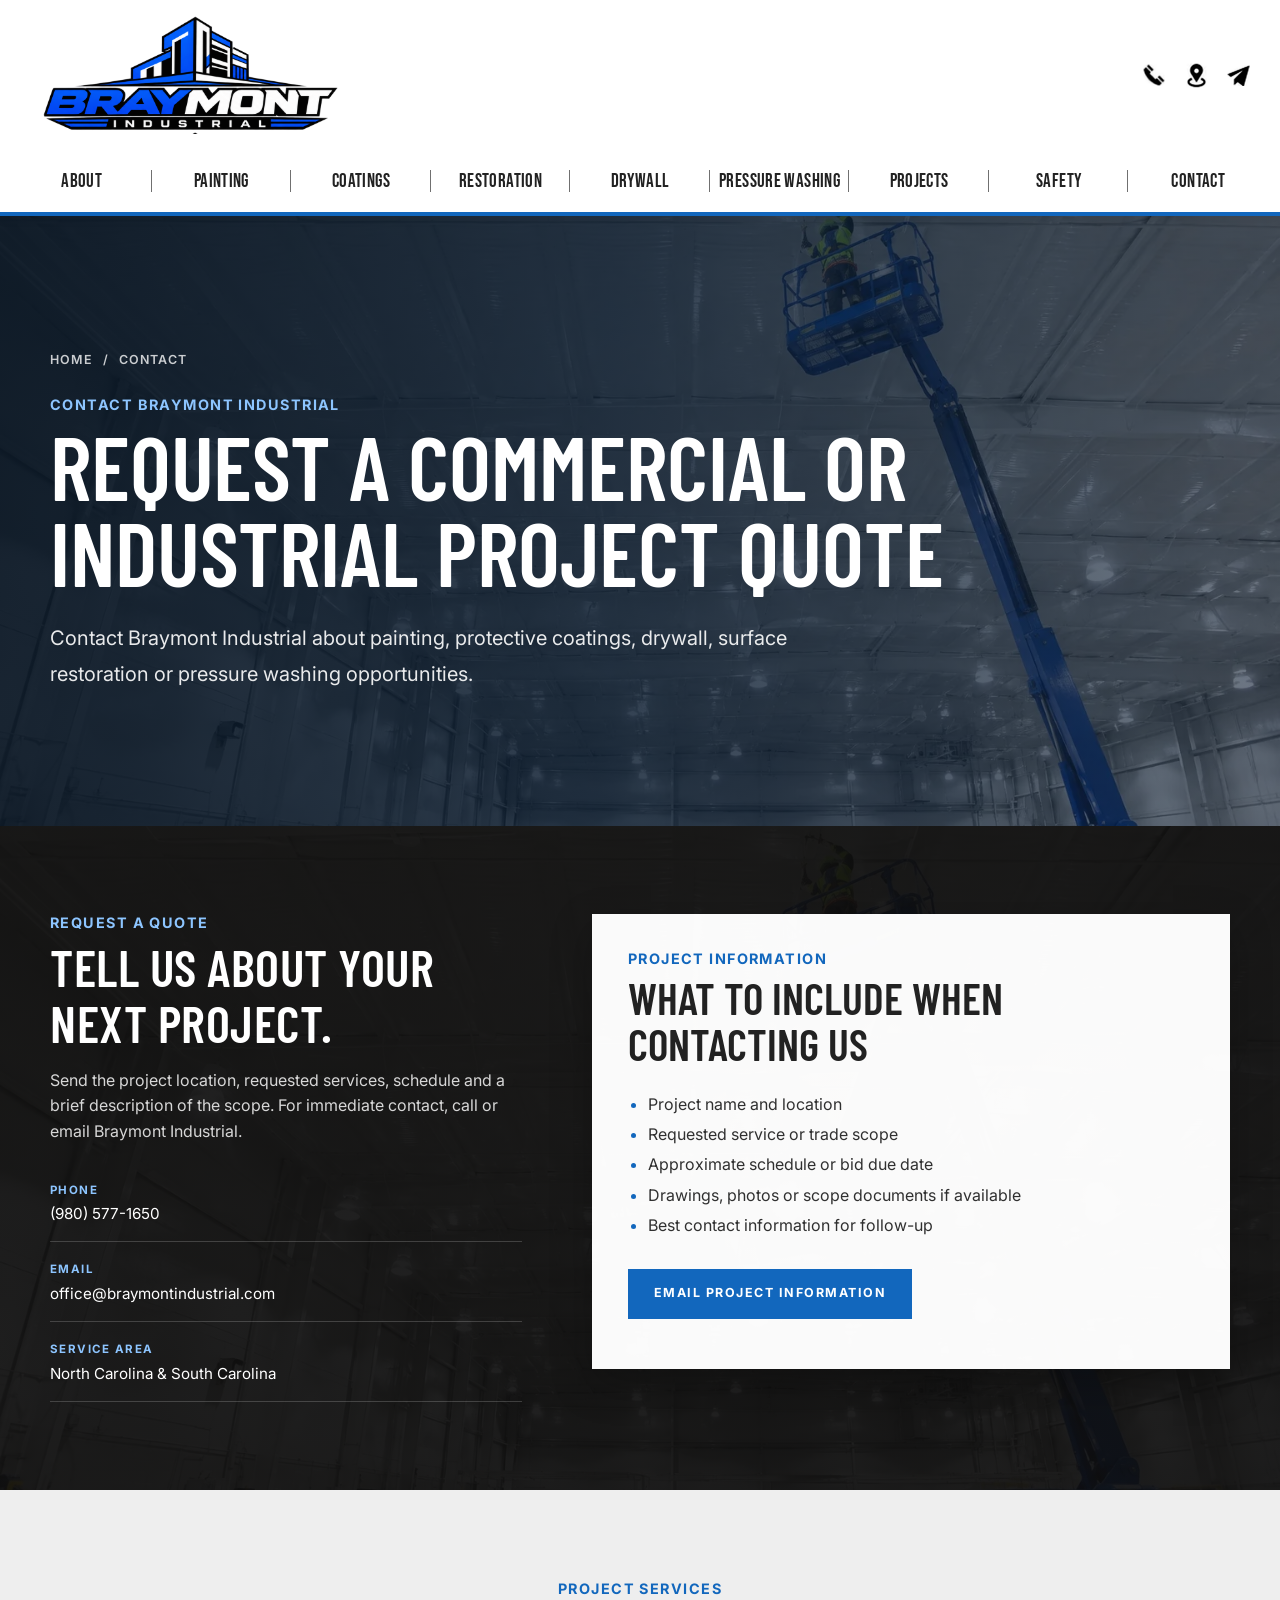
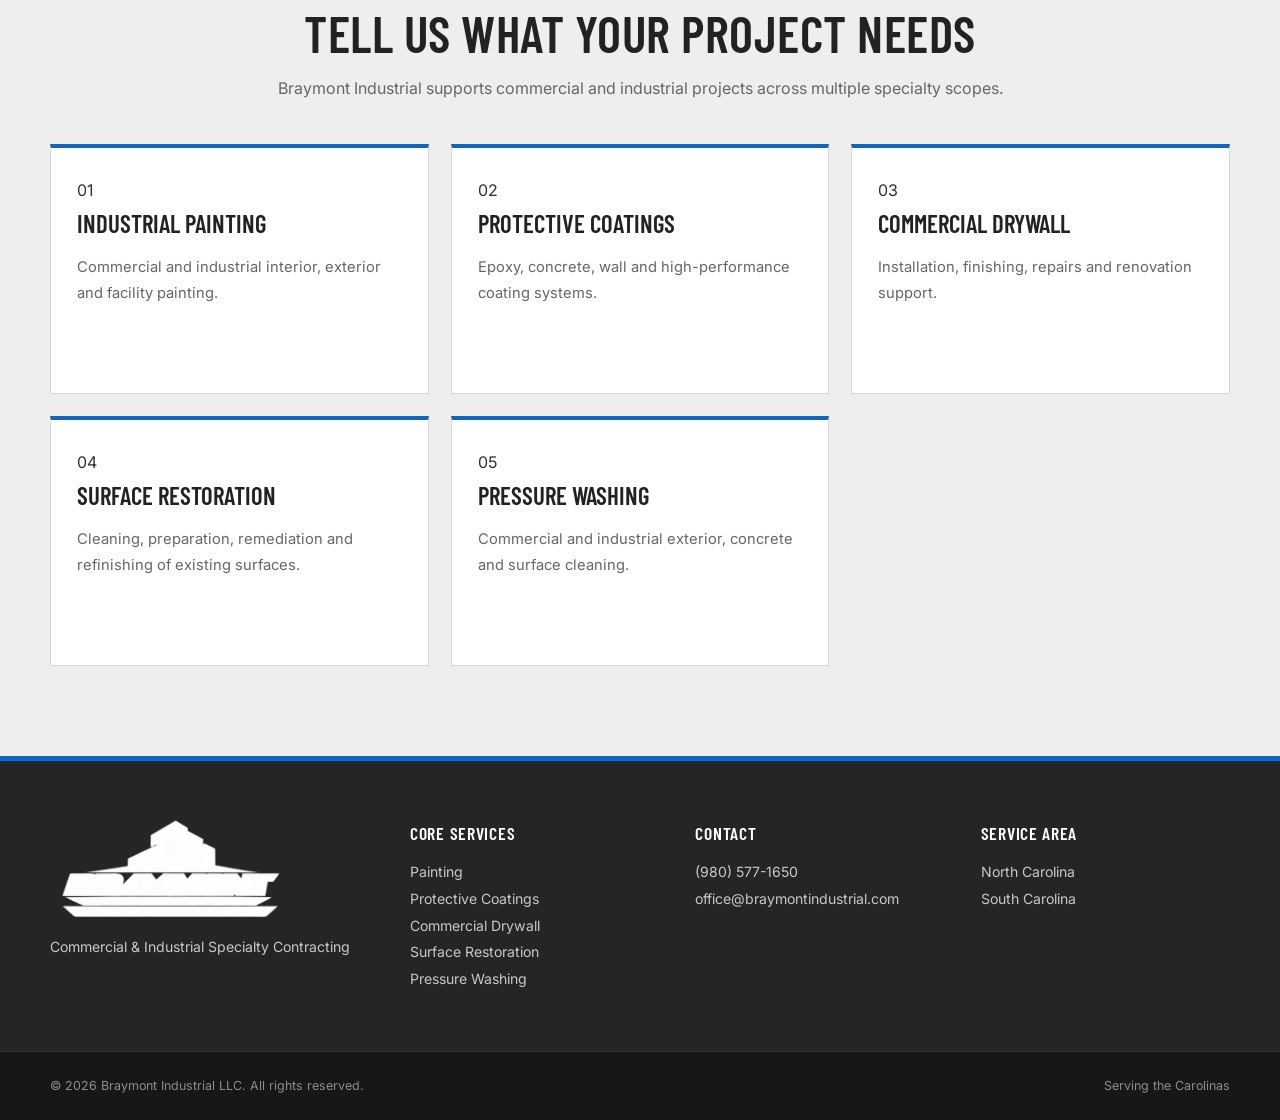
==== commit 98751915: "update" ====
--- a/contact/index.html
+++ b/contact/index.html
@@ -91,7 +91,7 @@
 <header class="top-header" id="home">
   <div class="top-header-inner">
     <a href="/" class="brand-lockup" aria-label="Braymont Industrial Home">
-      <img src="/images/braymont-logo.PNG?v=20260812-global-1" alt="Braymont Industrial" class="brand-logo" />
+      <img src="/images/braymont-logo.webp?v=20260813-1" alt="Braymont Industrial" class="brand-logo" />
     </a>
 
     <div class="header-actions">
@@ -437,7 +437,7 @@
             <div class="footer-brand">
 
                 <img
-                    src="/images/braymont-logo2.PNG?v=20260812-global-1"
+                    src="/images/braymont-logo2.webp?v=20260813-1"
                     alt="Braymont Industrial"
                     class="footer-logo"
                 />
@@ -603,3 +603,4 @@
 </body>
 
 </html>
+
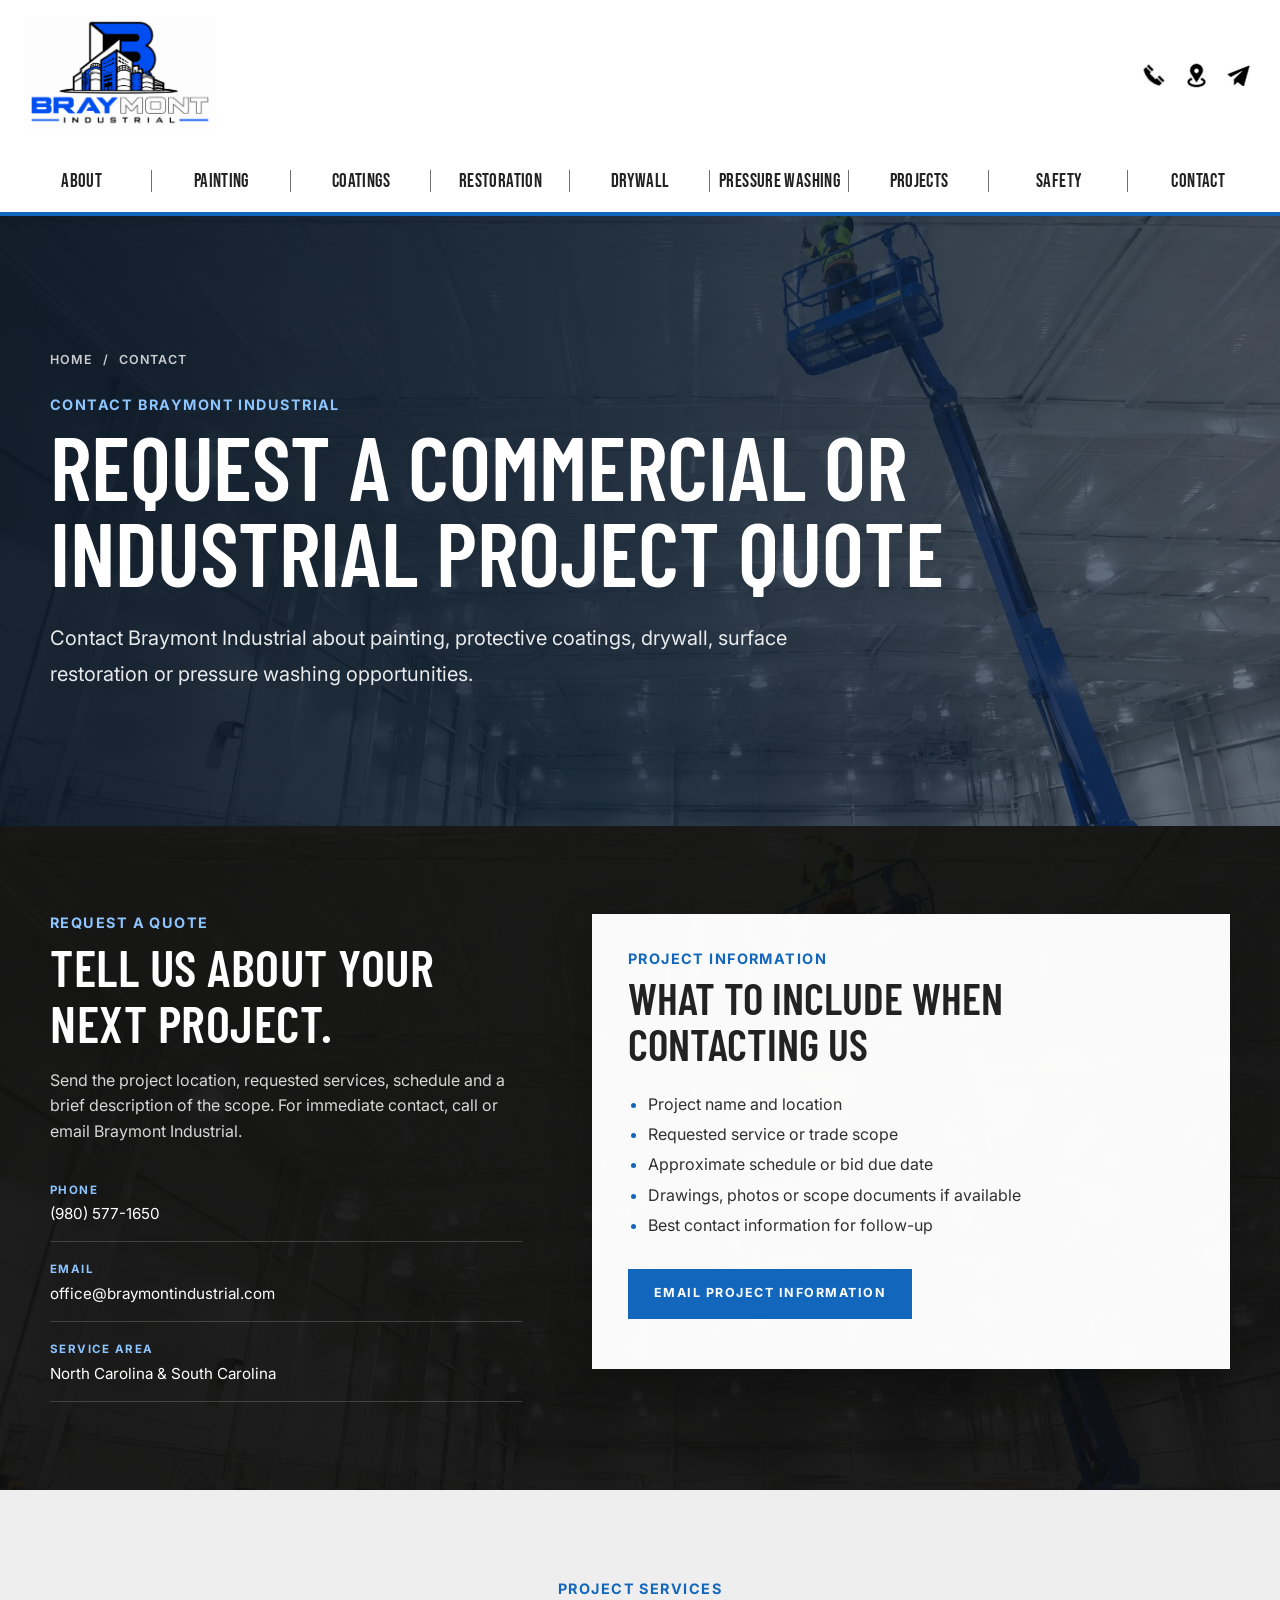
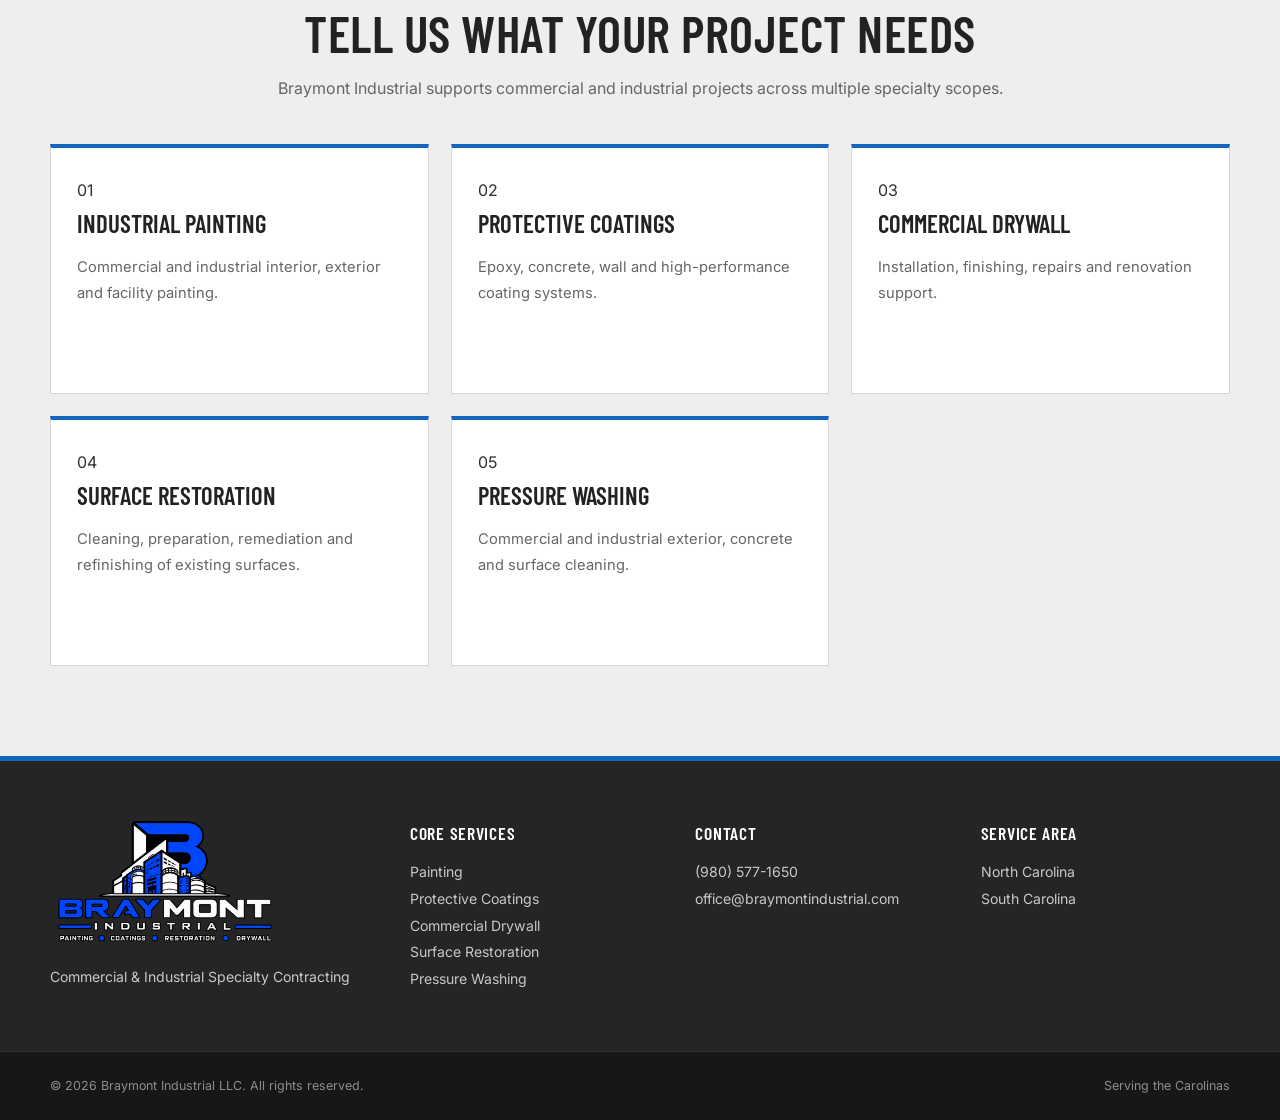
==== commit 42837f37: "home" ====
--- a/contact/index.html
+++ b/contact/index.html
@@ -120,7 +120,7 @@
 
 <nav class="main-nav" id="main-nav" aria-label="Main navigation">
   <div class="main-nav-inner">
-    <a href="/#about" class="nav-link">ABOUT</a>
+    <a href="/home" class="nav-link">ABOUT</a>
     <a href="/services/industrial-painting/" class="nav-link">PAINTING</a>
     <a href="/services/protective-coatings/" class="nav-link">COATINGS</a>
     <a href="/services/surface-restoration/" class="nav-link">RESTORATION</a>
--- a/assets/css/braymont.css
+++ b/assets/css/braymont.css
@@ -618,7 +618,6 @@
 .footer-logo {
     width: 230px;
     margin-bottom: 16px;
-    filter: brightness(0) invert(1);
 }
 .footer-brand p, .footer-grid p {
     margin: 0;
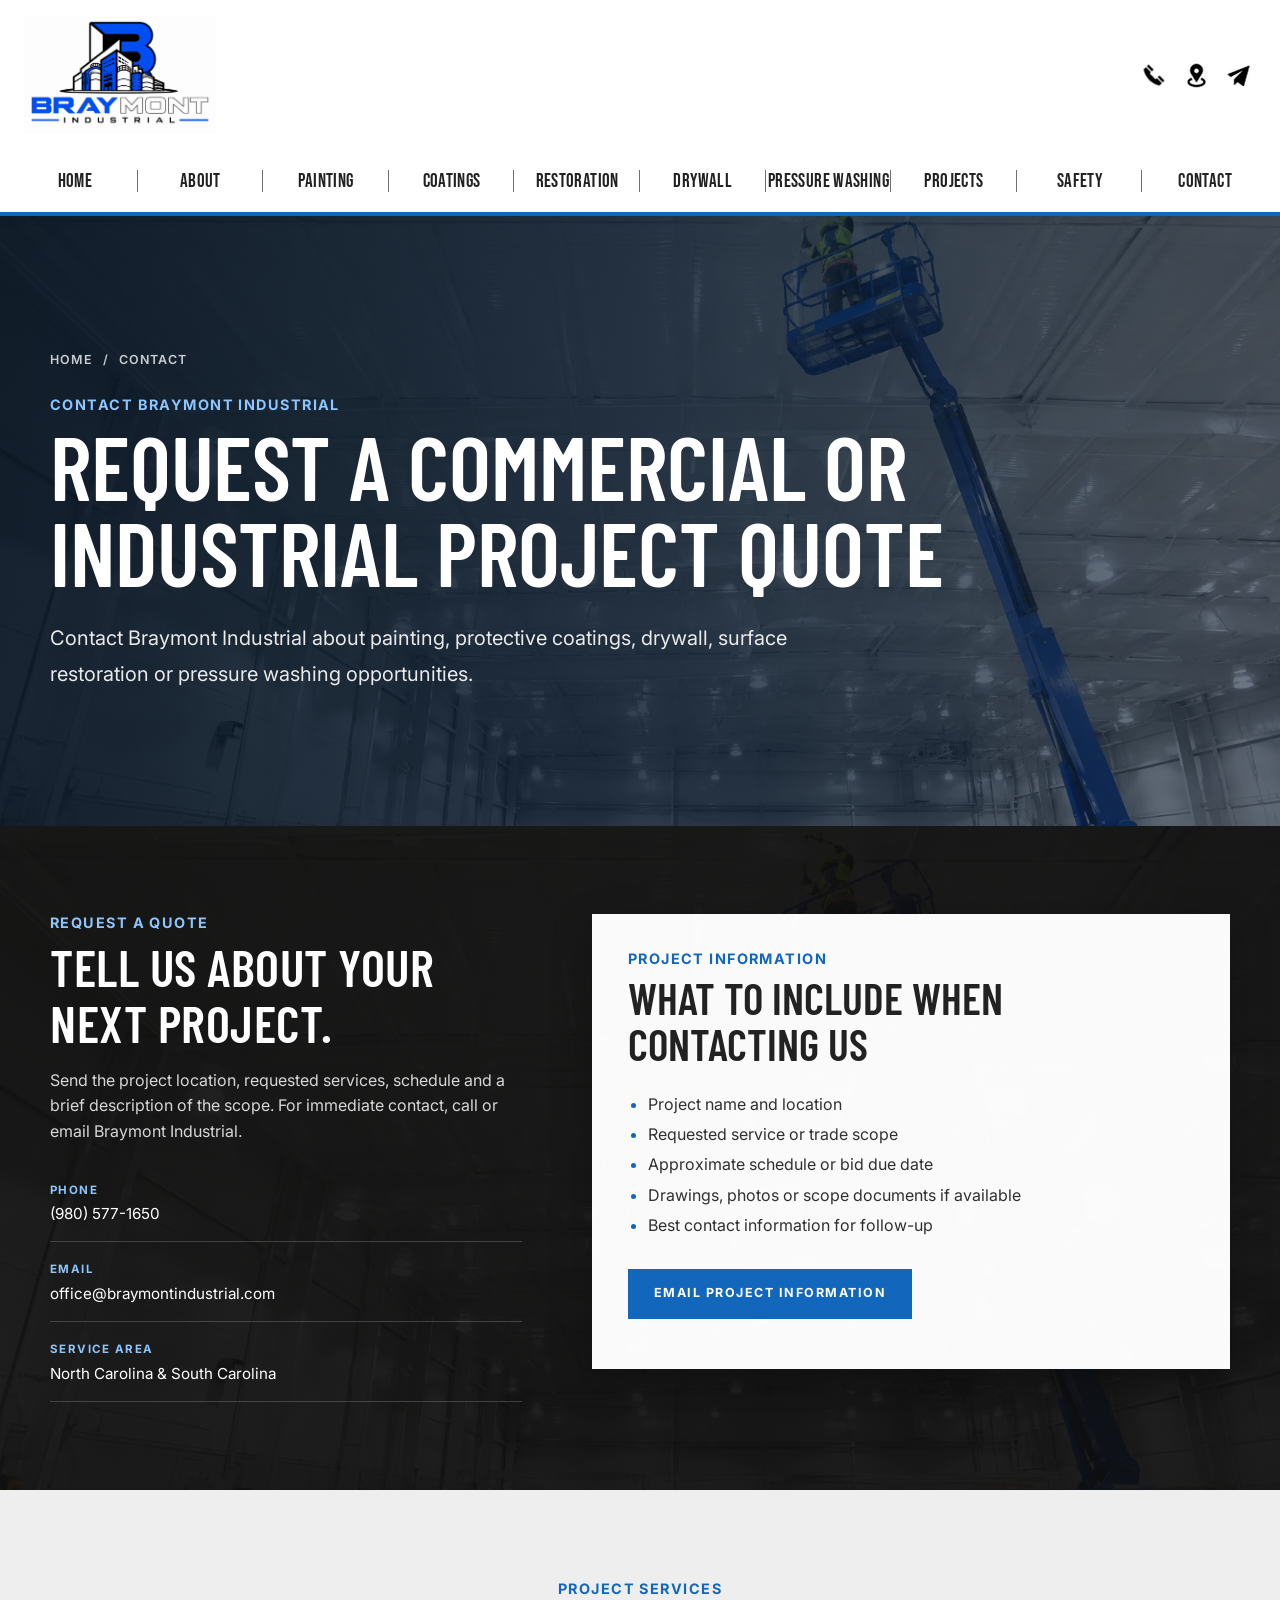
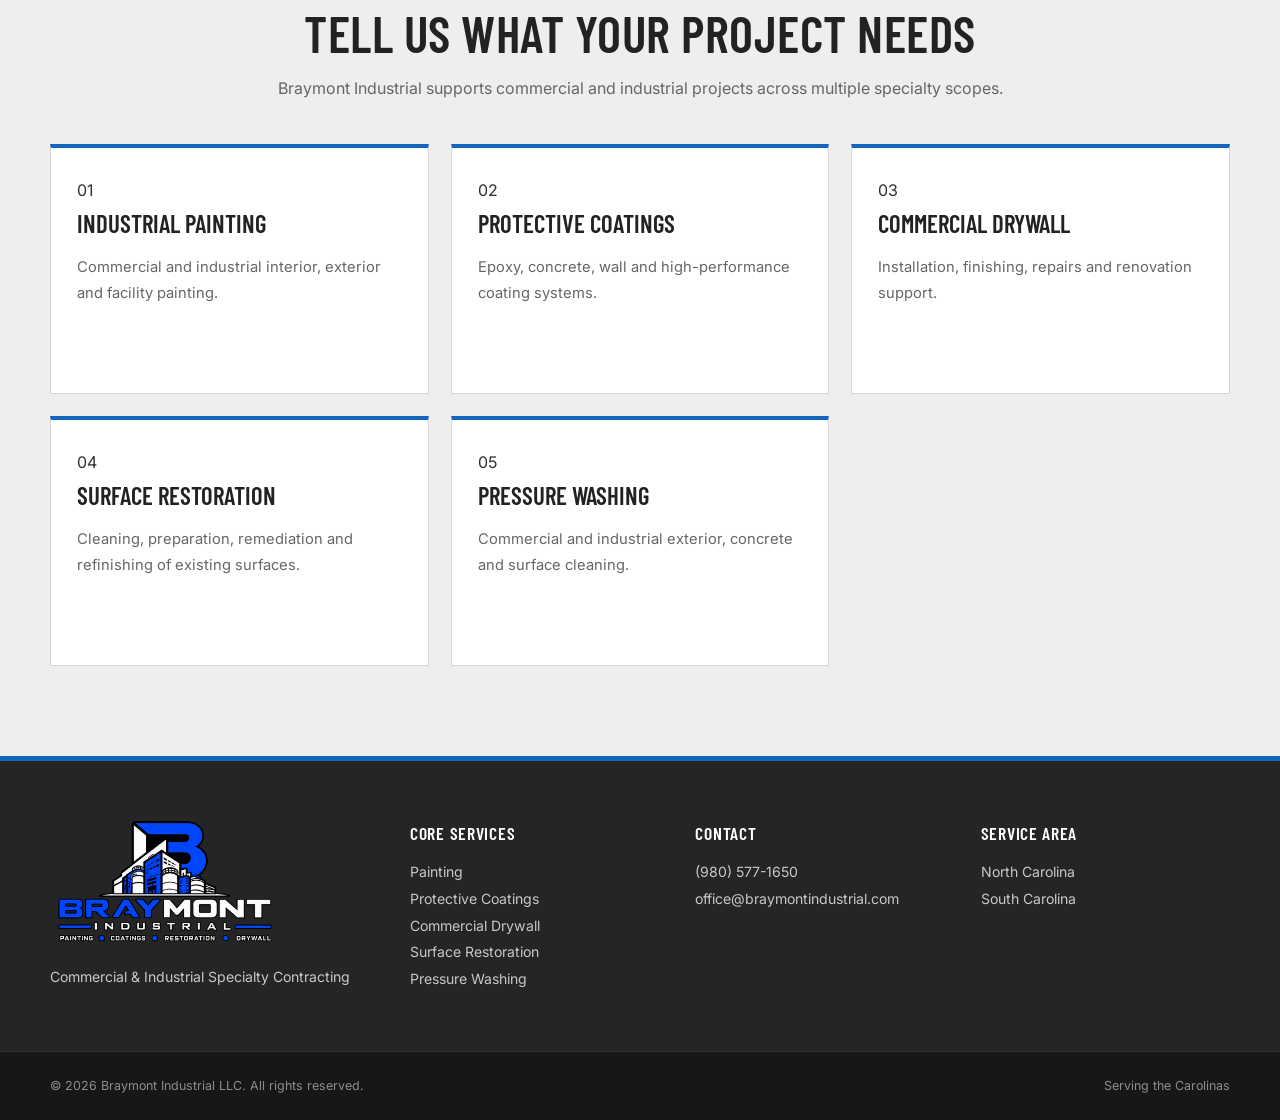
==== commit bedfe8cf: "home" ====
--- a/contact/index.html
+++ b/contact/index.html
@@ -58,7 +58,7 @@
     <link rel="icon" type="image/png" href="/images/favicon.png" />
     <link rel="apple-touch-icon" href="/images/favicon.png" />
 
-    <link rel="stylesheet" href="/assets/css/braymont.css?v=20260812-global-1" />
+    <link rel="stylesheet" href="/assets/css/braymont.css?v=20260815-home-nav-2" />
 
     <script type="application/ld+json">
     {
@@ -120,16 +120,17 @@
 
 <nav class="main-nav" id="main-nav" aria-label="Main navigation">
   <div class="main-nav-inner">
-    <a href="/home" class="nav-link">ABOUT</a>
-    <a href="/services/industrial-painting/" class="nav-link">PAINTING</a>
-    <a href="/services/protective-coatings/" class="nav-link">COATINGS</a>
-    <a href="/services/surface-restoration/" class="nav-link">RESTORATION</a>
-    <a href="/services/commercial-drywall/" class="nav-link">DRYWALL</a>
-    <a href="/services/pressure-washing/" class="nav-link">PRESSURE WASHING</a>
-    <a href="/projects/" class="nav-link">PROJECTS</a>
-    <a href="/safety/" class="nav-link">SAFETY</a>
-    <a href="/contact/" class="nav-link active">CONTACT</a>
-  </div>
+        <a href="/" class="nav-link">HOME</a>
+        <a href="/#about" class="nav-link">ABOUT</a>
+        <a href="/services/industrial-painting/" class="nav-link">PAINTING</a>
+        <a href="/services/protective-coatings/" class="nav-link">COATINGS</a>
+        <a href="/services/surface-restoration/" class="nav-link">RESTORATION</a>
+        <a href="/services/commercial-drywall/" class="nav-link">DRYWALL</a>
+        <a href="/services/pressure-washing/" class="nav-link">PRESSURE WASHING</a>
+        <a href="/projects/" class="nav-link">PROJECTS</a>
+        <a href="/safety/" class="nav-link">SAFETY</a>
+        <a href="/contact/" class="nav-link active">CONTACT</a>
+        </div>
 </nav>
 
 
@@ -604,3 +605,4 @@
 
 </html>
 
+
--- a/assets/css/braymont.css
+++ b/assets/css/braymont.css
@@ -1,5 +1,5 @@
-/* =========================================================
-   BRAYMONT INDUSTRIAL — CLEAN MASTER STYLESHEET
+﻿/* =========================================================
+   BRAYMONT INDUSTRIAL â€” CLEAN MASTER STYLESHEET
    Compatible with index.html provided August 11, 2026
 ========================================================= */
 
@@ -129,7 +129,7 @@
 .btn-outline-light:hover { background: var(--white); color: var(--charcoal); }
 
 /* =========================================================
-   SPLASH — DESKTOP OFF
+   SPLASH â€” DESKTOP OFF
 ========================================================= */
 #braymont-splash { display: none; }
 
@@ -230,7 +230,7 @@
     min-height: var(--desktop-nav-height);
     margin: 0 auto;
     display: grid;
-    grid-template-columns: repeat(9, minmax(0,1fr));
+    grid-template-columns: repeat(10, minmax(0,1fr));
 }
 .main-nav .nav-link {
     position: relative;
@@ -923,7 +923,7 @@
 }
 
 /* =========================================================
-   MOBILE — 900px AND BELOW
+   MOBILE â€” 900px AND BELOW
 ========================================================= */
 @media (max-width: 900px) {
     html { scroll-padding-top: calc(var(--mobile-header-height) + 10px); }
@@ -1182,7 +1182,7 @@
 }
 
 /* =========================================================
-   HOME PAGE CONTENT REFINEMENT — FINAL
+   HOME PAGE CONTENT REFINEMENT â€” FINAL
 ========================================================= */
 
 .markets-intro {
@@ -1417,3 +1417,4 @@
         grid-template-columns: 1fr;
     }
 }
+
